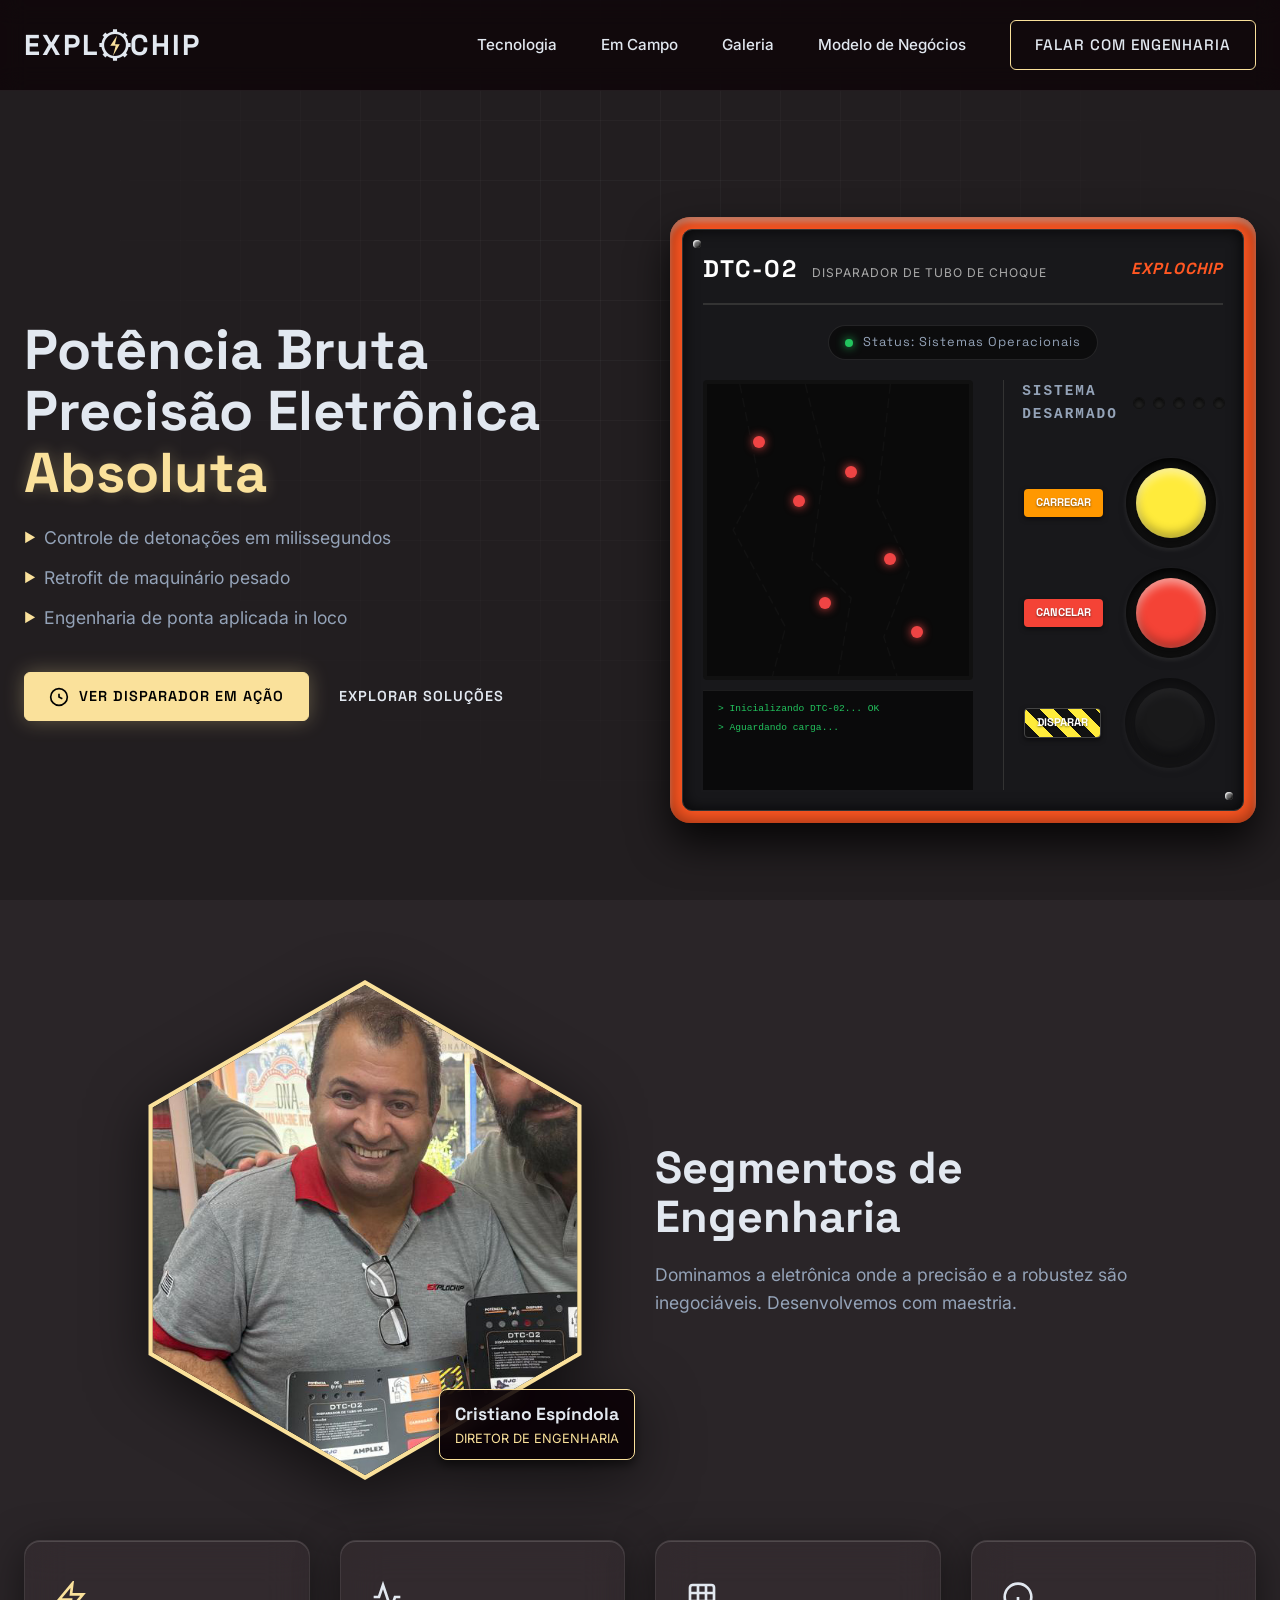
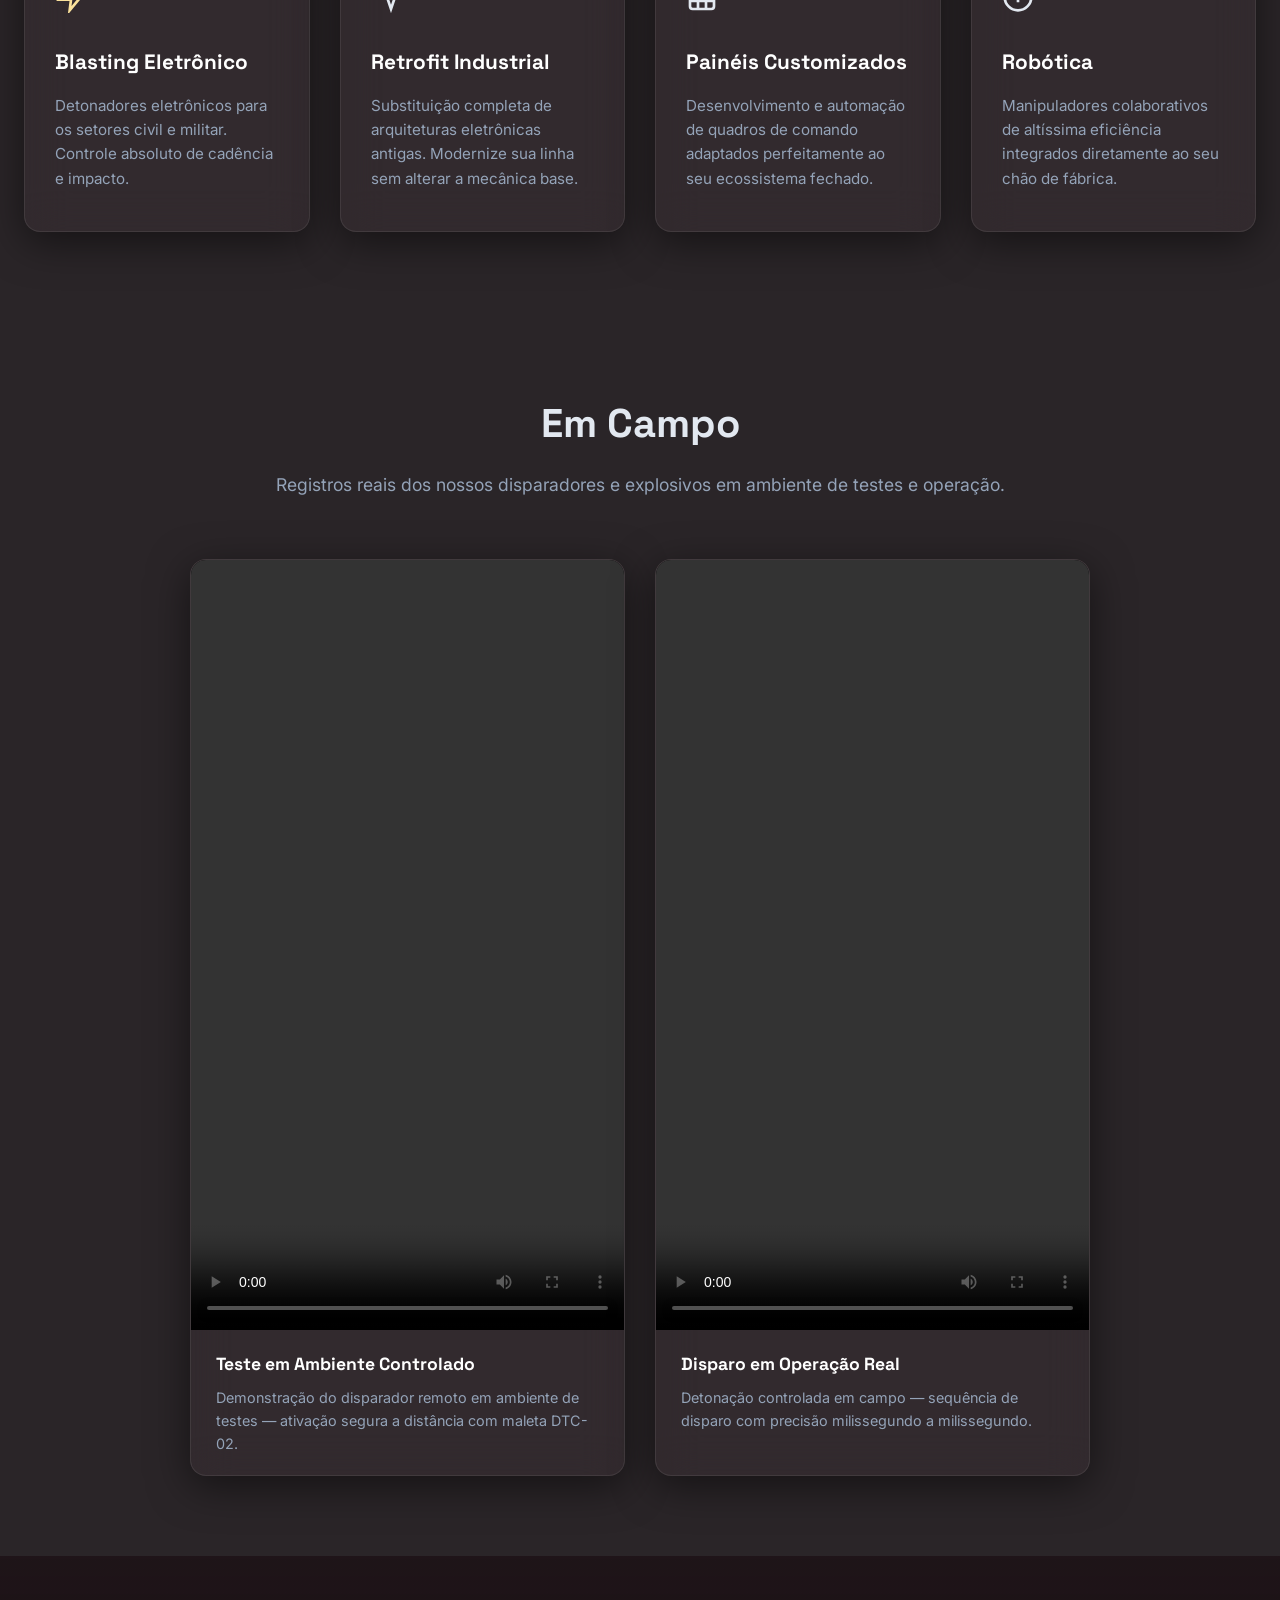
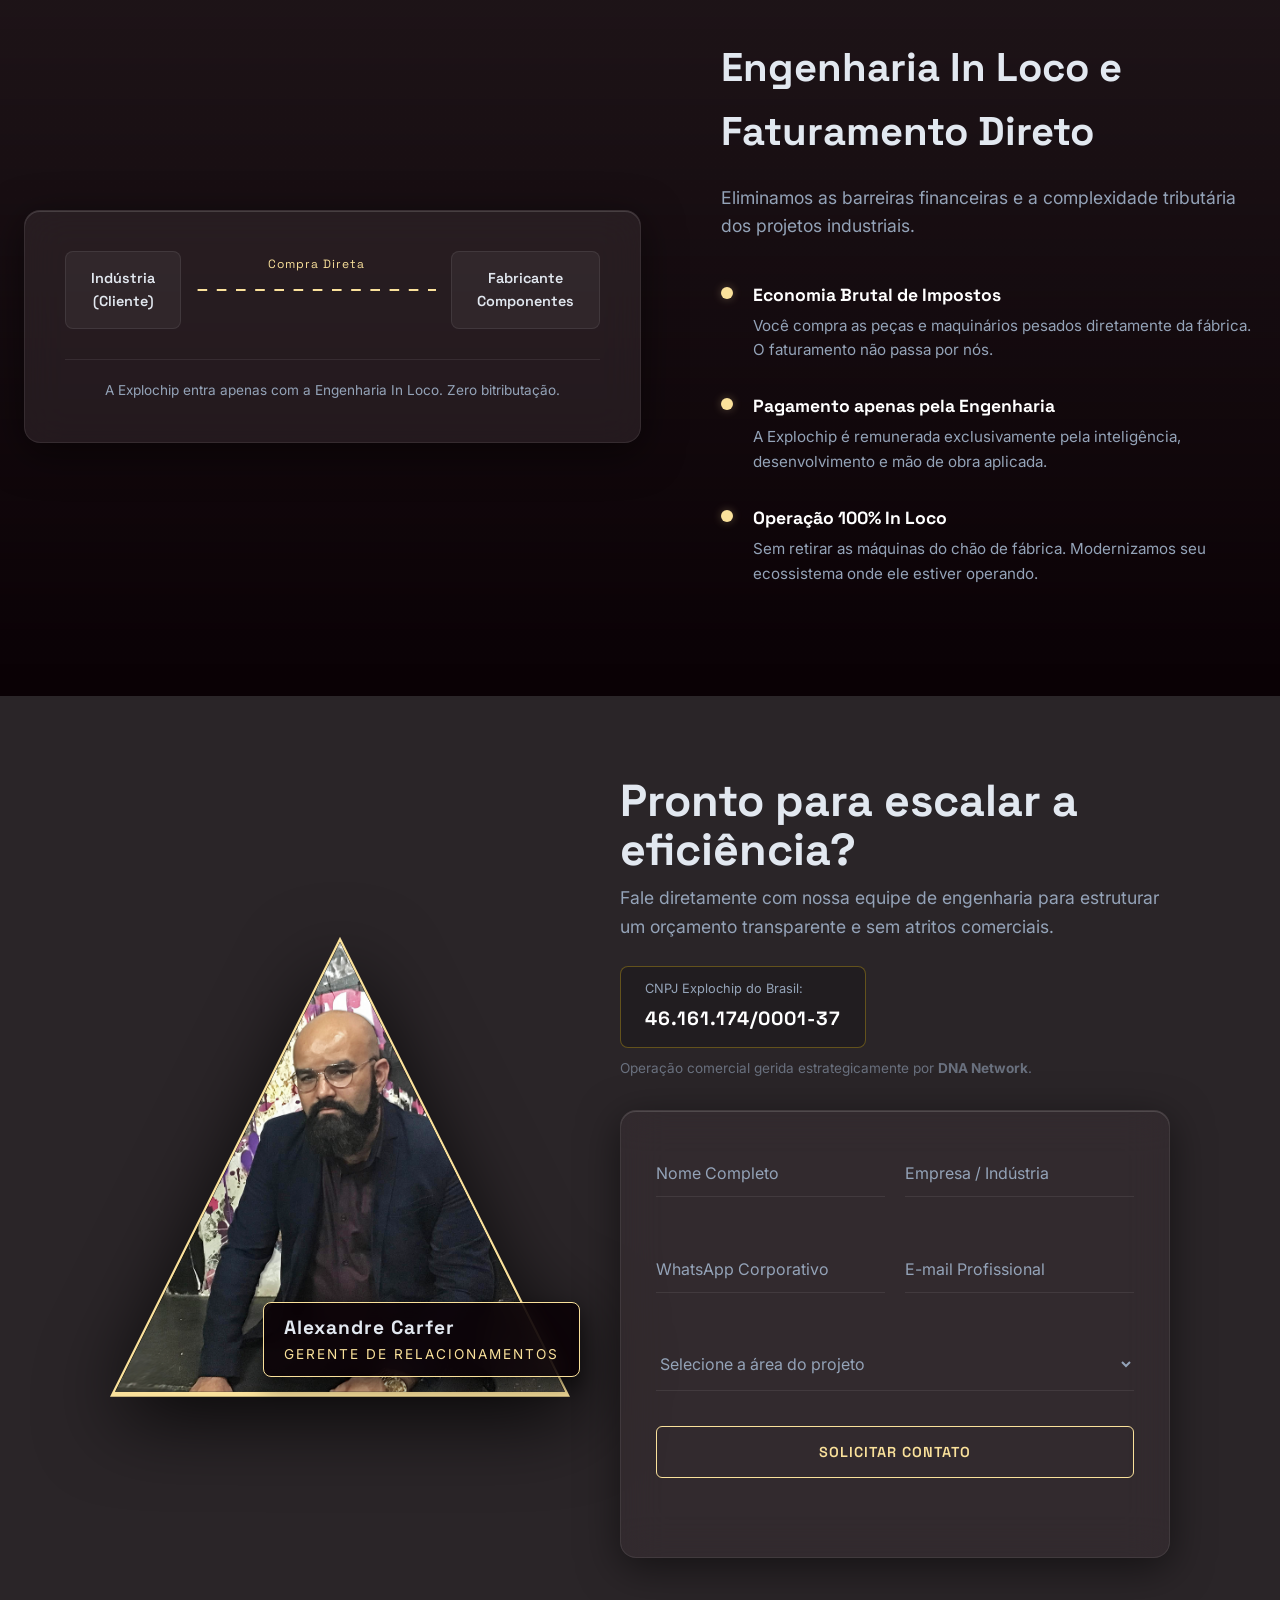
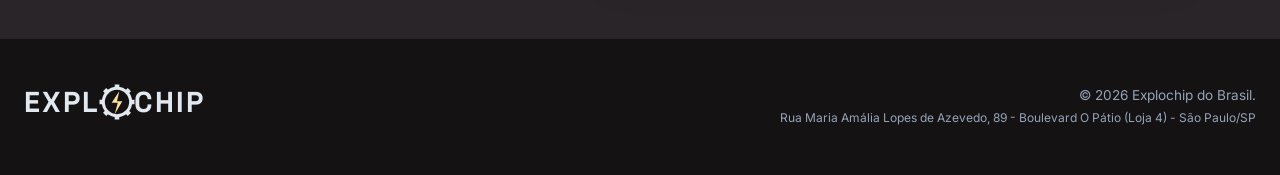
==== index.html @ 3e24b6ef "Update naming to Explochip do Brasil (lowercase d) and add it to CNPJ label" ====
<!DOCTYPE html>
<html lang="pt-BR">
<head>
    <meta charset="UTF-8">
    <meta name="viewport" content="width=device-width, initial-scale=1.0">
    <title>Explochip | Engenharia Eletrônica Industrial de Alta Precisão</title>
    <meta name="description" content="Engenharia eletrônica industrial avançada. Blasting eletrônico de alta precisão, retrofit industrial, painéis de automação e robótica colaborativa.">
    <meta property="og:title" content="Explochip | Engenharia Eletrônica Industrial">
    <meta property="og:description" content="Potência Bruta. Precisão Eletrônica Absoluta. Soluções in loco para sua indústria.">
    <meta property="og:image" content="explochip_logo.jpeg">
    <meta property="og:type" content="website">
    
    <!-- Preconnect & Fonts -->
    <link rel="preconnect" href="https://fonts.googleapis.com">
    <link rel="preconnect" href="https://fonts.gstatic.com" crossorigin>
    <link href="https://fonts.googleapis.com/css2?family=Inter:wght@300;400;500;600&family=Space+Grotesk:wght@400;500;600;700&display=swap" rel="stylesheet">
    
    <link rel="stylesheet" href="style.css">
</head>
<body>
    <div class="background-ambient">
        <video autoplay loop muted playsinline class="bg-video">
            <source src="explochip_0.mp4" type="video/mp4">
        </video>
    </div>
    <div class="grid-overlay"></div>

    <header class="navbar glass">
        <div class="container">
            <a href="#" class="brand-logo" style="gap: 0;">
                <span class="logo-text silver">EXPL</span>
                <svg class="logo-icon" viewBox="0 0 100 100" xmlns="http://www.w3.org/2000/svg" style="margin: 0 -2px; width: 34px; height: 34px; color: var(--color-silver);">
                    <!-- Gear (Animada) -->
                    <g style="transform-origin: 50% 50%; animation: spin 8s linear infinite;">
                        <circle cx="50" cy="50" r="36" fill="none" stroke="currentColor" stroke-width="8"/>
                        <path d="M44,4 h12 v10 h-12 z M44,86 h12 v10 h-12 z M4,44 h10 v12 h-10 z M86,44 h10 v12 h-10 z" fill="currentColor"/>
                        <path d="M44,4 h12 v10 h-12 z M44,86 h12 v10 h-12 z M4,44 h10 v12 h-10 z M86,44 h10 v12 h-10 z" fill="currentColor" transform="rotate(45 50 50)"/>
                    </g>
                    <!-- Lightning Bolt (Estático no centro) -->
                    <path class="lightning" d="M56,22 L36,52 H52 L44,82 L64,48 H50 Z" fill="var(--color-lightning)"/>
                </svg>
                <span class="logo-text silver">CHIP</span>
            </a>
            
            <button class="mobile-menu-btn" onclick="document.getElementById('navLinks').classList.toggle('active')">
                <svg width="24" height="24" viewBox="0 0 24 24" fill="none" stroke="currentColor" stroke-width="2"><line x1="3" y1="12" x2="21" y2="12"></line><line x1="3" y1="6" x2="21" y2="6"></line><line x1="3" y1="18" x2="21" y2="18"></line></svg>
            </button>
            
            <nav class="nav-links" id="navLinks">
                <a href="#solucoes">Tecnologia</a>
                <a href="#campo">Em Campo</a>
                <a href="galeria.html">Galeria</a>
                <a href="#diferenciais">Modelo de Negócios</a>
                <a href="#contato" class="btn-primary">Falar com Engenharia</a>
            </nav>
        </div>
    </header>

    <main>
        <section class="hero">
            <div class="container hero-container">
                <div class="hero-content reveal">

                    <h1>Potência Bruta <br> Precisão Eletrônica <span class="highlight">Absoluta</span></h1>
                    <ul class="hero-topics">
                        <li>Controle de detonações em milissegundos</li>
                        <li>Retrofit de maquinário pesado</li>
                        <li>Engenharia de ponta aplicada in loco</li>
                    </ul>
                    
                    <div class="hero-actions">
                        <a href="#disparador" class="btn-primary btn-glow">
                            <svg width="20" height="20" viewBox="0 0 24 24" fill="none" stroke="currentColor" stroke-width="2"><circle cx="12" cy="12" r="10"></circle><polyline points="12 8 12 12 16 14"></polyline></svg>
                            Ver Disparador em Ação
                        </a>
                        <a href="#solucoes" class="btn-secondary">Explorar Soluções</a>
                    </div>
                </div>

                <div id="disparador" class="hero-visual reveal detonator-case-container" style="transition-delay: 200ms; width: 100%; max-width: 800px; margin: 0 auto; perspective: 1000px;">
                    <!-- Outer orange case -->
                    <div class="detonator-case-outer">
                        <div class="detonator-case-inner">
                            <!-- Top Info Panel -->
                            <div class="detonator-top-panel">
                                <div class="detonator-title">
                                    <span class="model">DTC-02</span>
                                    <span class="desc">DISPARADOR DE TUBO DE CHOQUE</span>
                                </div>
                                <div class="detonator-brand">EXPLOCHIP</div>
                            </div>
                            
                            <div class="tech-badge" style="margin-bottom: 20px; display: flex; width: fit-content; margin-left: auto; margin-right: auto; border-color: rgba(255,255,255,0.1); background: rgba(0,0,0,0.5);">
                                <span class="pulse-dot"></span>
                                Status: Sistemas Operacionais
                            </div>
                            
                            <!-- Main Control Board -->
                            <div class="detonator-board">
                                <!-- Left side: The display (old simulator) -->
                                <div class="detonator-left">
                                    <div class="simulator-display">
                                        <!-- Rock Face Representation -->
                                        <div class="rock-structure">
                                            <svg class="fracture-lines" viewBox="0 0 400 300" preserveAspectRatio="none">
                                                <path id="fracturePath" d="M 50,0 L 80,100 L 40,150 L 120,250 L 100,300 M 150,0 L 180,80 L 160,180 L 220,220 L 200,300 M 280,0 L 260,120 L 310,190 L 270,260 L 290,300" fill="none" stroke="rgba(255,255,255,0.1)" stroke-width="2" stroke-dasharray="10, 5"/>
                                            </svg>
                                            
                                            <!-- Detonators -->
                                            <div class="detonator-node" style="top: 20%; left: 20%;" data-delay="0">
                                                <div class="node-core"></div>
                                                <div class="shockwave"></div>
                                            </div>
                                            <div class="detonator-node" style="top: 40%; left: 35%;" data-delay="150">
                                                <div class="node-core"></div>
                                                <div class="shockwave"></div>
                                            </div>
                                            <div class="detonator-node" style="top: 30%; left: 55%;" data-delay="300">
                                                <div class="node-core"></div>
                                                <div class="shockwave"></div>
                                            </div>
                                            <div class="detonator-node" style="top: 60%; left: 70%;" data-delay="450">
                                                <div class="node-core"></div>
                                                <div class="shockwave"></div>
                                            </div>
                                            <div class="detonator-node" style="top: 75%; left: 45%;" data-delay="600">
                                                <div class="node-core"></div>
                                                <div class="shockwave"></div>
                                            </div>
                                            <div class="detonator-node" style="top: 85%; left: 80%;" data-delay="750">
                                                <div class="node-core"></div>
                                                <div class="shockwave"></div>
                                            </div>
                                        </div>
                                    </div>
                                    
                                    <div class="telemetry-feed" id="telemetryLog">
                                        <!-- Logs will be injected here via JS -->
                                        <div class="log-entry system">> Inicializando DTC-02... OK</div>
                                        <div class="log-entry system">> Aguardando carga...</div>
                                    </div>
                                </div>
                                
                                <!-- Right side: Analog Controls -->
                                <div class="detonator-right">
                                    <div class="panel-header" style="background: transparent; border: none; padding: 0 0 10px 0; display: flex; align-items: center; justify-content: center; gap: 15px;">
                                        <span class="panel-status" id="simStatus" style="font-size: 0.9rem; font-family: monospace; color: var(--color-silver-dim); margin: 0;">SISTEMA DESARMADO</span>
                                        <div class="status-lights" id="statusLights" style="margin: 0;">
                                            <div class="light"></div><div class="light"></div><div class="light"></div><div class="light"></div><div class="light"></div>
                                        </div>
                                    </div>
                                    
                                    <div class="button-group" style="align-items: flex-end;">
                                        <div class="control-row">
                                            <div class="control-label label-carregar">CARREGAR</div>
                                            <button class="analog-btn btn-carregar" id="btnCarregar">
                                                <div class="btn-shadow"></div>
                                                <div class="btn-cap"></div>
                                            </button>
                                        </div>
                                        
                                        <div class="control-row">
                                            <div class="control-label label-cancelar">CANCELAR</div>
                                            <button class="analog-btn btn-cancelar" id="btnCancelar">
                                                <div class="btn-shadow"></div>
                                                <div class="btn-cap"></div>
                                            </button>
                                        </div>
                                        
                                        <div class="control-row">
                                            <div class="control-label label-disparar stripes-bg">DISPARAR</div>
                                            <button class="analog-btn btn-disparar" id="triggerBlastBtn" disabled>
                                                <div class="btn-shadow"></div>
                                                <div class="btn-cap"></div>
                                            </button>
                                        </div>
                                    </div>
                                </div>
                            </div>
                        </div>
                    </div>
                </div>
            </div>
        </section>

        <section id="solucoes" class="solutions">
            <div class="container">
                <div class="section-header reveal" style="display: flex; align-items: center; justify-content: center; gap: 40px; text-align: left; max-width: 1050px; margin: 0 auto 60px auto;">
                    <div class="human-touch-img-wrapper" style="width: 500px; height: 500px; flex-shrink: 0; position: relative; filter: drop-shadow(0 15px 30px rgba(0,0,0,0.6));">
                        <div style="width: 100%; height: 100%; clip-path: polygon(50% 0%, 93.3% 25%, 93.3% 75%, 50% 100%, 6.7% 75%, 6.7% 25%); background: var(--color-lightning); padding: 5px;">
                            <div style="width: 100%; height: 100%; clip-path: polygon(50% 0%, 93.3% 25%, 93.3% 75%, 50% 100%, 6.7% 75%, 6.7% 25%); background: #000; display: flex; justify-content: center; align-items: center; overflow: hidden;">
                                <img src="cristiano.jpg" alt="Cristiano Espíndola" style="width: 100%; height: 100%; object-fit: cover; object-position: center top; transition: transform 0.5s ease;" onmouseover="this.style.transform='scale(1.05)'" onmouseout="this.style.transform='scale(1)'">
                            </div>
                        </div>
                        <div style="position: absolute; bottom: 20px; right: -20px; background: rgba(10,1,5,0.85); border: 1px solid var(--color-lightning); padding: 10px 15px; border-radius: 8px; backdrop-filter: blur(10px); z-index: 10; box-shadow: 0 5px 10px rgba(0,0,0,0.5);">
                            <span style="display: block; color: var(--color-silver); font-family: var(--font-heading); font-weight: 700; font-size: 1.1rem;">Cristiano Espíndola</span>
                            <span style="display: block; color: var(--color-lightning); font-size: 0.8rem; text-transform: uppercase;">Diretor de Engenharia</span>
                        </div>
                    </div>
                    <div style="flex: 1;">
                        <h2 style="font-size: 2.8rem; margin-bottom: 20px; line-height: 1.1;">Segmentos de Engenharia</h2>
                        <p style="margin: 0; font-size: 1.1rem;">Dominamos a eletrônica onde a precisão e a robustez são inegociáveis. Desenvolvemos com maestria.</p>
                    </div>
                </div>
                
                <div class="grid">
                    <div class="card glass-panel reveal" style="transition-delay: 100ms;">
                        <div class="card-icon">
                            <svg width="32" height="32" viewBox="0 0 24 24" fill="none" stroke="var(--color-lightning)" stroke-width="2"><polygon points="13 2 3 14 12 14 11 22 21 10 12 10 13 2"></polygon></svg>
                        </div>
                        <h3>Blasting Eletrônico</h3>
                        <p>Detonadores eletrônicos para os setores civil e militar. Controle absoluto de cadência e impacto.</p>
                    </div>

                    <div class="card glass-panel reveal" style="transition-delay: 200ms;">
                        <div class="card-icon">
                            <svg width="32" height="32" viewBox="0 0 24 24" fill="none" stroke="var(--color-silver)" stroke-width="2"><path d="M22 12h-4l-3 9L9 3l-3 9H2"></path></svg>
                        </div>
                        <h3>Retrofit Industrial</h3>
                        <p>Substituição completa de arquiteturas eletrônicas antigas. Modernize sua linha sem alterar a mecânica base.</p>
                    </div>

                    <div class="card glass-panel reveal" style="transition-delay: 300ms;">
                        <div class="card-icon">
                            <svg width="32" height="32" viewBox="0 0 24 24" fill="none" stroke="var(--color-silver)" stroke-width="2"><rect x="3" y="3" width="18" height="18" rx="2" ry="2"></rect><line x1="9" y1="3" x2="9" y2="21"></line><line x1="15" y1="3" x2="15" y2="21"></line><line x1="3" y1="9" x2="21" y2="9"></line><line x1="3" y1="15" x2="21" y2="15"></line></svg>
                        </div>
                        <h3>Painéis Customizados</h3>
                        <p>Desenvolvimento e automação de quadros de comando adaptados perfeitamente ao seu ecossistema fechado.</p>
                    </div>

                    <div class="card glass-panel reveal" style="transition-delay: 400ms;">
                        <div class="card-icon">
                            <svg width="32" height="32" viewBox="0 0 24 24" fill="none" stroke="var(--color-silver)" stroke-width="2"><circle cx="12" cy="12" r="10"></circle><path d="M12 16v-4"></path><path d="M12 8h.01"></path></svg>
                        </div>
                        <h3>Robótica</h3>
                        <p>Manipuladores colaborativos de altíssima eficiência integrados diretamente ao seu chão de fábrica.</p>
                    </div>
                </div>
            </div>
        </section>

        <section id="campo" class="field-section">
            <div class="container">
                <div class="section-header reveal">
                    <h2>Em Campo</h2>
                    <p>Registros reais dos nossos disparadores e explosivos em ambiente de testes e operação.</p>
                </div>
                <div class="video-grid">
                    <div class="video-card glass-panel reveal">
                        <video controls preload="metadata" poster="">
                            <source src="remoto.mp4" type="video/mp4">
                        </video>
                        <div class="video-caption">
                            <h3>Teste em Ambiente Controlado</h3>
                            <p>Demonstração do disparador remoto em ambiente de testes — ativação segura a distância com maleta DTC-02.</p>
                        </div>
                    </div>
                    <div class="video-card glass-panel reveal" style="transition-delay: 200ms;">
                        <video controls preload="metadata" poster="">
                            <source src="disparo.mp4" type="video/mp4">
                        </video>
                        <div class="video-caption">
                            <h3>Disparo em Operação Real</h3>
                            <p>Detonação controlada em campo — sequência de disparo com precisão milissegundo a milissegundo.</p>
                        </div>
                    </div>
                </div>
            </div>
        </section>

        <section id="diferenciais" class="business-model">
            <div class="container flex-split">
                <div class="model-visual glass-panel reveal">
                    <div class="diagram">
                        <div class="node">Indústria<br>(Cliente)</div>
                        <div class="connection">
                            <svg viewBox="0 0 100 20" preserveAspectRatio="none">
                                <line x1="0" y1="10" x2="100" y2="10" stroke="var(--color-lightning)" stroke-dasharray="4" stroke-width="2">
                                    <animate attributeName="stroke-dashoffset" from="100" to="0" dur="2s" repeatCount="indefinite" />
                                </line>
                            </svg>
                            <span>Compra Direta</span>
                        </div>
                        <div class="node">Fabricante<br>Componentes</div>
                    </div>
                    <div class="diagram-footer">
                        A Explochip entra apenas com a Engenharia In Loco. Zero bitributação.
                    </div>
                </div>
                
                <div class="model-content reveal" style="transition-delay: 200ms;">
                    <h2>Engenharia In Loco e<br> Faturamento Direto</h2>
                    <p class="lead-text">Eliminamos as barreiras financeiras e a complexidade tributária dos projetos industriais.</p>
                    <ul class="feature-list">
                        <li>
                            <div class="bullet"></div>
                            <div>
                                <strong>Economia Brutal de Impostos</strong>
                                Você compra as peças e maquinários pesados diretamente da fábrica. O faturamento não passa por nós.
                            </div>
                        </li>
                        <li>
                            <div class="bullet"></div>
                            <div>
                                <strong>Pagamento apenas pela Engenharia</strong>
                                A Explochip é remunerada exclusivamente pela inteligência, desenvolvimento e mão de obra aplicada.
                            </div>
                        </li>
                        <li>
                            <div class="bullet"></div>
                            <div>
                                <strong>Operação 100% In Loco</strong>
                                Sem retirar as máquinas do chão de fábrica. Modernizamos seu ecossistema onde ele estiver operando.
                            </div>
                        </li>
                    </ul>
                </div>
            </div>
        </section>

        <section id="contato" class="contact-section">
            <div class="container contact-container" style="align-items: center; justify-content: center; gap: 50px;">
                <div class="human-touch-img-wrapper reveal" style="width: 460px; height: 460px; flex-shrink: 0; position: relative; filter: drop-shadow(0 20px 40px rgba(0,0,0,0.8));">
                    <div style="width: 100%; height: 100%; clip-path: polygon(50% 0%, 0% 100%, 100% 100%); background: var(--color-lightning); padding: 5px;">
                        <div style="width: 100%; height: 100%; clip-path: polygon(50% 0%, 0% 100%, 100% 100%); background: #000;">
                            <img src="ocareca.png" alt="Equipe de Engenharia" style="width: 100%; height: 100%; object-fit: cover; object-position: top; transition: transform 0.5s ease;" onmouseover="this.style.transform='scale(1.05)'" onmouseout="this.style.transform='scale(1)'">
                        </div>
                    </div>
                    <!-- Floating Name Badge -->
                    <div style="position: absolute; bottom: 20px; right: -10px; background: rgba(10,1,5,0.85); border: 1px solid var(--color-lightning); padding: 10px 20px; border-radius: 8px; backdrop-filter: blur(10px); z-index: 10; box-shadow: 0 10px 20px rgba(0,0,0,0.5);">
                        <span style="display: block; color: var(--color-silver); font-family: var(--font-heading); font-weight: 700; font-size: 1.2rem; letter-spacing: 1px;">Alexandre Carfer</span>
                        <span style="display: block; color: var(--color-lightning); font-size: 0.85rem; text-transform: uppercase; letter-spacing: 2px;">Gerente de Relacionamentos</span>
                    </div>
                </div>

                <div style="flex: 0 1 550px; display: flex; flex-direction: column; gap: 30px;">
                    <div class="contact-info reveal" style="padding-right: 0;">
                        <h2 style="font-size: 2.8rem; margin-bottom: 10px; line-height: 1.1;">Pronto para escalar a eficiência?</h2>
                        <p style="margin-bottom: 25px; font-size: 1.1rem;">Fale diretamente com nossa equipe de engenharia para estruturar um orçamento transparente e sem atritos comerciais.</p>
                        
                        <div class="contact-badge" style="margin-bottom: 10px; border-color: rgba(250, 204, 21, 0.3); background: rgba(0,0,0,0.2); display: inline-block;">
                            <span>CNPJ Explochip do Brasil:</span>
                            <strong>46.161.174/0001-37</strong>
                        </div>
                        <p class="dna-notice" style="margin: 0; opacity: 0.6; font-size: 0.85rem;">
                            Operação comercial gerida estrategicamente por <strong>DNA Network</strong>.
                        </p>
                    </div>
                    
                    <div class="form-wrapper glass-panel reveal" style="transition-delay: 200ms; max-width: 100%; padding: 35px;">
                        <form id="leadForm" class="contact-form">
                            <div class="form-grid">
                                <div class="input-group">
                                    <input type="text" id="nome" required placeholder=" ">
                                    <label for="nome">Nome Completo</label>
                                </div>
                                <div class="input-group">
                                    <input type="text" id="empresa" required placeholder=" ">
                                    <label for="empresa">Empresa / Indústria</label>
                                </div>
                                <div class="input-group">
                                    <input type="tel" id="whatsapp" required placeholder=" ">
                                    <label for="whatsapp">WhatsApp Corporativo</label>
                                </div>
                                <div class="input-group">
                                    <input type="email" id="email" required placeholder=" ">
                                    <label for="email">E-mail Profissional</label>
                                </div>
                                <div class="input-group full-width">
                                    <select id="segmento" required>
                                        <option value="" disabled selected hidden>Selecione a área do projeto</option>
                                        <option value="explosivos">Sistemas de Ignição / Blasting Eletrônico</option>
                                        <option value="retrofit">Retrofit de Equipamentos</option>
                                        <option value="paineis">Automação / Painéis Customizados</option>
                                        <option value="robotica">Robótica e Manipuladores</option>
                                        <option value="outro">Outra Necessidade Técnica</option>
                                    </select>
                                </div>
                            </div>
                            <button type="submit" id="submitBtn" class="btn-primary form-btn">
                                <span class="btn-text">Solicitar Contato</span>
                                <div class="spinner"></div>
                            </button>
                            <div id="formMsg" class="feedback-msg"></div>
                        </form>
                    </div>
                </div>
            </div>
        </section>
    </main>

    <footer class="site-footer">
        <div class="container footer-content">
            <div class="footer-logo">
                <a href="#" class="brand-logo" style="display: inline-flex; margin-bottom: 10px; text-decoration: none; gap: 0;">
                    <span class="logo-text silver">EXPL</span>
                    <svg class="logo-icon" viewBox="0 0 100 100" xmlns="http://www.w3.org/2000/svg" style="margin: 0 -2px; width: 38px; height: 38px; color: var(--color-silver);">
                        <g style="transform-origin: 50% 50%; animation: spin 8s linear infinite;">
                            <circle cx="50" cy="50" r="36" fill="none" stroke="currentColor" stroke-width="8"/>
                            <path d="M44,4 h12 v10 h-12 z M44,86 h12 v10 h-12 z M4,44 h10 v12 h-10 z M86,44 h10 v12 h-10 z" fill="currentColor"/>
                            <path d="M44,4 h12 v10 h-12 z M44,86 h12 v10 h-12 z M4,44 h10 v12 h-10 z M86,44 h10 v12 h-10 z" fill="currentColor" transform="rotate(45 50 50)"/>
                        </g>
                        <path class="lightning" d="M56,22 L36,52 H52 L44,82 L64,48 H50 Z" fill="var(--color-lightning)"/>
                    </svg>
                    <span class="logo-text silver">CHIP</span>
                </a>
            </div>
            <div class="footer-copy">
                &copy; 2026 Explochip do Brasil.<br>
                <span class="muted" style="font-size: 0.75rem;">Rua Maria Amália Lopes de Azevedo, 89 - Boulevard O Pátio (Loja 4) - São Paulo/SP</span>
            </div>
        </div>
    </footer>

    <script src="funil.js"></script>
</body>
</html>
---- style.css ----
/* ==========================================================================
   CSS VARIABLES & THEME (Deep Burgundy / Chrome Silver)
   ========================================================================== */
:root {
    /* Color Palette - Pastel & Desaturated */
    --color-bg-base: #2a2528; /* Softened dark tone */
    --color-bg-gradient: radial-gradient(circle at top right, #3d3137 0%, #2a2528 60%);
    --color-burgundy-glow: rgba(200, 150, 170, 0.4); /* Pastel pink/purple glow */
    
    --color-silver: #e2e8f0;
    --color-silver-dim: #94a3b8;
    --color-lightning: #fae19b; /* Pastel yellow */
    --color-lightning-glow: rgba(250, 225, 155, 0.3);
    
    --color-glass-bg: rgba(60, 50, 55, 0.45);
    --color-glass-border: rgba(255, 255, 255, 0.08);
    --color-glass-highlight: rgba(255, 255, 255, 0.15);
    
    /* Typography */
    --font-heading: 'Space Grotesk', sans-serif;
    --font-body: 'Inter', sans-serif;
    
    /* Transitions */
    --transition-smooth: all 0.4s cubic-bezier(0.165, 0.84, 0.44, 1);
}

/* ==========================================================================
   RESET & BASE
   ========================================================================== */
* { margin: 0; padding: 0; box-sizing: border-box; }

html {
    scroll-behavior: smooth;
    scroll-padding-top: 100px;
}

body {
    font-family: var(--font-body);
    background-color: var(--color-bg-base);
    color: var(--color-silver);
    line-height: 1.6;
    overflow-x: hidden;
    -webkit-font-smoothing: antialiased;
}

/* Ambient Background */
.background-ambient {
    position: fixed; top: 0; left: 0; width: 100vw; height: 100vh;
    background: var(--color-bg-base);
    z-index: -2;
    overflow: hidden;
}
.background-ambient::after {
    content: '';
    position: absolute;
    top: 0; left: 0; width: 100%; height: 100%;
    background: rgba(0, 0, 0, 0.2);
    z-index: 1; /* Above the video but still below content */
}

.bg-video {
    position: absolute;
    top: 50%; left: 50%;
    min-width: 100%; min-height: 100%;
    width: auto; height: auto;
    transform: translate(-50%, -50%);
    object-fit: cover;
    filter: blur(4px) opacity(0.5); /* 8% blur effect */
}

.grid-overlay {
    position: fixed; top: 0; left: 0; width: 100vw; height: 100vh;
    background-image: 
        linear-gradient(var(--color-glass-border) 1px, transparent 1px),
        linear-gradient(90deg, var(--color-glass-border) 1px, transparent 1px);
    background-size: 60px 60px;
    z-index: -1; opacity: 0.5;
    mask-image: radial-gradient(circle at 50% 30%, black 0%, transparent 70%);
    -webkit-mask-image: radial-gradient(circle at 50% 30%, black 0%, transparent 70%);
}

.container { max-width: 1280px; margin: 0 auto; padding: 0 24px; }

h1, h2, h3, h4, .logo-text, .panel-title { font-family: var(--font-heading); }
.highlight { color: var(--color-lightning); text-shadow: 0 0 15px var(--color-lightning-glow); }
.silver { color: var(--color-silver); }
.muted { color: var(--color-silver-dim); }

/* Glassmorphism Panel */
.glass-panel {
    background: var(--color-glass-bg);
    backdrop-filter: blur(20px); -webkit-backdrop-filter: blur(20px);
    border: 1px solid var(--color-glass-border);
    border-radius: 16px;
    box-shadow: 0 10px 40px rgba(0,0,0,0.5), inset 0 1px 0 var(--color-glass-highlight);
    position: relative; overflow: hidden;
}

/* ==========================================================================
   HEADER & LOGO
   ========================================================================== */
.navbar {
    position: fixed; top: 0; width: 100%; z-index: 1000;
    padding: 20px 0;
    border-bottom: 1px solid var(--color-glass-border);
    background: rgba(10, 1, 5, 0.7); backdrop-filter: blur(12px); -webkit-backdrop-filter: blur(12px);
}
.navbar .container { display: flex; justify-content: space-between; align-items: center; }

.brand-logo { display: flex; align-items: center; text-decoration: none; gap: 4px; }
.logo-text { font-size: 1.8rem; font-weight: 700; letter-spacing: 2px; }
.logo-icon { width: 36px; height: 36px; color: var(--color-silver); }

/* Mobile Menu Button */
.mobile-menu-btn {
    display: none;
    background: transparent; border: none; color: var(--color-silver);
    font-size: 1.8rem; cursor: pointer; padding: 5px 10px;
}

/* Logo Animation (Gears turning slowly) */
.logo-icon .gear { transform-origin: 50% 50%; animation: spin 10s linear infinite; }
.logo-icon .gear-teeth { transform-origin: 50% 50%; animation: spin 10s linear infinite; }
@keyframes spin { 100% { transform: rotate(360deg); } }

.nav-links a {
    color: var(--color-silver); text-decoration: none; font-size: 0.95rem; font-weight: 500;
    margin-left: 40px; transition: var(--transition-smooth);
}
.nav-links a:hover:not(.btn-primary) { color: var(--color-lightning); }

/* Buttons */
.btn-primary {
    background: transparent; color: var(--color-lightning);
    border: 1px solid var(--color-lightning);
    padding: 12px 24px; border-radius: 6px; font-weight: 600; font-family: var(--font-heading);
    cursor: pointer; transition: var(--transition-smooth); display: inline-flex; align-items: center; justify-content: center; gap: 10px;
    text-transform: uppercase; letter-spacing: 1px; font-size: 0.9rem; text-decoration: none;
}
.btn-primary:hover, .btn-glow {
    background: var(--color-lightning); color: #000;
    box-shadow: 0 0 20px var(--color-lightning-glow);
}
.btn-glow:hover { box-shadow: 0 0 30px var(--color-lightning); transform: translateY(-2px); }

.btn-secondary {
    color: var(--color-silver); text-decoration: none; font-family: var(--font-heading);
    font-weight: 600; text-transform: uppercase; letter-spacing: 1px; font-size: 0.9rem;
    transition: var(--transition-smooth);
}
.btn-secondary:hover { color: #fff; text-shadow: 0 0 10px rgba(255,255,255,0.5); }

/* ==========================================================================
   HERO SECTION & BLASTING SIMULATOR
   ========================================================================== */
.hero { min-height: 100vh; padding-top: 140px; display: flex; align-items: center; }
.hero-container { display: flex; align-items: center; gap: 60px; }

.hero-content { flex: 1; }
.tech-badge {
    display: inline-flex; align-items: center; gap: 10px;
    padding: 6px 16px; border-radius: 30px; border: 1px solid var(--color-glass-border);
    background: rgba(255,255,255,0.03); font-size: 0.8rem; font-family: var(--font-heading);
    letter-spacing: 1px; color: var(--color-silver-dim); margin-bottom: 30px;
}
.pulse-dot {
    width: 8px; height: 8px; background: #22c55e; border-radius: 50%;
    box-shadow: 0 0 10px #22c55e; animation: pulse 2s infinite;
}
@keyframes pulse { 0% { opacity: 1; box-shadow: 0 0 10px #22c55e; } 50% { opacity: 0.5; box-shadow: 0 0 2px #22c55e; } 100% { opacity: 1; box-shadow: 0 0 10px #22c55e; } }

.hero h1 { font-size: 3.5rem; line-height: 1.1; margin-bottom: 20px; }
.hero-topics { list-style: none; margin-bottom: 40px; max-width: 500px; padding: 0; }
.hero-topics li { font-size: 1.1rem; color: var(--color-silver-dim); margin-bottom: 12px; position: relative; padding-left: 20px; }
.hero-topics li::before { content: '►'; color: var(--color-lightning); position: absolute; left: 0; font-size: 0.8rem; top: 4px; }
.hero-actions { display: flex; align-items: center; gap: 30px; }

/* Simulator Layout */
.hero-visual { flex: 1; position: relative; }
.simulator-panel { display: flex; flex-direction: column; height: 500px; }
.panel-header {
    display: flex; justify-content: space-between; align-items: center;
    padding: 15px 20px; border-bottom: 1px solid var(--color-glass-border);
    background: rgba(0,0,0,0.3); font-size: 0.75rem; letter-spacing: 2px;
}
.panel-status { color: var(--color-lightning); font-weight: bold; }

.simulator-display {
    flex: 1; position: relative; background: radial-gradient(circle at center, #110307 0%, #000 100%);
    overflow: hidden;
}
.rock-structure { position: absolute; width: 100%; height: 100%; top: 0; left: 0; }
.fracture-lines { width: 100%; height: 100%; opacity: 0.3; transition: all 0.5s ease; }

/* Detonators */
.detonator-node {
    position: absolute; width: 12px; height: 12px; transform: translate(-50%, -50%);
}
.node-core {
    width: 100%; height: 100%; background: #ef4444; border-radius: 50%;
    box-shadow: 0 0 10px #ef4444; transition: var(--transition-smooth);
}

/* Firing Animation Sequence */
.detonator-node.firing .node-core { background: #fff; box-shadow: 0 0 20px #fff, 0 0 40px var(--color-lightning); }
.shockwave {
    position: absolute; top: 50%; left: 50%; transform: translate(-50%, -50%);
    width: 0; height: 0; border: 2px solid var(--color-lightning); border-radius: 50%;
    opacity: 0; pointer-events: none;
}
.detonator-node.firing .shockwave { animation: shock 0.8s ease-out forwards; }
@keyframes shock {
    0% { width: 0; height: 0; opacity: 1; border-width: 4px; }
    100% { width: 150px; height: 150px; opacity: 0; border-width: 0px; }
}

/* Dust Particles System */
.dust-particle {
    position: absolute; background: var(--color-silver); border-radius: 50%;
    pointer-events: none; opacity: 0;
}
.dust-particle.active { animation: float-dust 2s cubic-bezier(0.25, 0.46, 0.45, 0.94) forwards; }
@keyframes float-dust {
    0% { transform: translateY(0) scale(1); opacity: 0.8; }
    100% { transform: translateY(-80px) scale(0); opacity: 0; }
}

/* Telemetry Logs */
.telemetry-feed {
    height: 100px; background: rgba(0,0,0,0.6); border-top: 1px solid var(--color-glass-border);
    padding: 10px 15px; font-family: 'Courier New', monospace; font-size: 0.6rem;
    overflow-y: auto; color: var(--color-silver-dim);
    scrollbar-width: none; /* Firefox */
    -ms-overflow-style: none; /* IE/Edge */
}
.telemetry-feed::-webkit-scrollbar { display: none; /* Chrome/Safari */ }
.log-entry { margin-bottom: 4px; opacity: 0; animation: fadeInLog 0.3s forwards; }
.log-entry.system { color: #22c55e; }
.log-entry.fire { color: var(--color-lightning); }
@keyframes fadeInLog { to { opacity: 1; } }

/* ==========================================================================
   SOLUTIONS / ENGINEERING GRID
   ========================================================================== */
.solutions { padding: 80px 0; position: relative; }
.section-header { text-align: center; margin-bottom: 60px; }
.section-header h2 { font-size: 2.5rem; margin-bottom: 15px; }
.section-header p { color: var(--color-silver-dim); font-size: 1.1rem; }

.grid { display: grid; grid-template-columns: repeat(auto-fit, minmax(250px, 1fr)); gap: 30px; }
.card { padding: 40px 30px; transition: transform 0.4s, border-color 0.4s; }
.card:hover { transform: translateY(-10px); border-color: rgba(250, 204, 21, 0.4); }
.card-icon { color: var(--color-lightning); margin-bottom: 25px; }
.card h3 { font-size: 1.3rem; margin-bottom: 15px; color: #fff; }
.card p { color: var(--color-silver-dim); font-size: 0.95rem; }

/* ==========================================================================
   EM CAMPO (FIELD VIDEOS)
   ========================================================================== */
.field-section { padding: 80px 0; position: relative; }
.video-grid { display: grid; grid-template-columns: repeat(2, 1fr); gap: 30px; max-width: 900px; margin: 0 auto; }
.video-card { overflow: hidden; transition: transform 0.4s, border-color 0.4s; }
.video-card:hover { transform: translateY(-5px); border-color: rgba(250, 204, 21, 0.3); }
.video-card video {
    width: 100%; display: block; aspect-ratio: 9/16;
    object-fit: contain; background: #000;
}
.video-caption { padding: 20px 25px; }
.video-caption h3 { font-size: 1.1rem; margin-bottom: 8px; color: #fff; }
.video-caption p { color: var(--color-silver-dim); font-size: 0.9rem; }

/* ==========================================================================
   BUSINESS MODEL (DIAGRAM & FEATURES)
   ========================================================================== */
.business-model { padding: 80px 0; background: linear-gradient(0deg, rgba(10,1,5,1) 0%, rgba(20,5,10,0.5) 100%); }
.flex-split { display: flex; gap: 80px; align-items: center; }

.model-visual { flex: 1; padding: 40px; text-align: center; }
.diagram { display: flex; justify-content: space-between; align-items: center; margin-bottom: 30px; }
.node { background: rgba(255,255,255,0.05); border: 1px solid var(--color-glass-border); padding: 15px 25px; border-radius: 8px; font-family: var(--font-heading); font-weight: 600; font-size: 0.9rem; }
.connection { flex: 1; position: relative; margin: 0 15px; text-align: center; }
.connection svg { width: 100%; height: 20px; display: block; }
.connection span { position: absolute; top: -25px; left: 50%; transform: translateX(-50%); font-size: 0.75rem; color: var(--color-lightning); letter-spacing: 1px; font-family: var(--font-heading); }
.diagram-footer { font-size: 0.85rem; color: var(--color-silver-dim); border-top: 1px solid var(--color-glass-border); padding-top: 20px; }

.model-content { flex: 1; }
.model-content h2 { font-size: 2.5rem; margin-bottom: 20px; }
.lead-text { font-size: 1.1rem; color: var(--color-silver-dim); margin-bottom: 40px; }
.feature-list { list-style: none; }
.feature-list li { display: flex; gap: 20px; margin-bottom: 30px; }
.bullet { width: 12px; height: 12px; border-radius: 50%; background: var(--color-lightning); box-shadow: 0 0 10px var(--color-lightning-glow); margin-top: 6px; flex-shrink: 0; }
.feature-list strong { display: block; color: #fff; font-family: var(--font-heading); font-size: 1.1rem; margin-bottom: 5px; }
.feature-list div { color: var(--color-silver-dim); font-size: 0.95rem; }

/* ==========================================================================
   CONTACT SECTION & FORM
   ========================================================================== */
.contact-section { padding: 80px 0; }
.contact-container { display: flex; gap: 60px; }
.contact-info { flex: 1; }
.contact-info h2 { font-size: 3rem; margin-bottom: 20px; }
.contact-info p { color: var(--color-silver-dim); font-size: 1.1rem; margin-bottom: 40px; }
.contact-badge { display: inline-block; padding: 12px 24px; border: 1px solid var(--color-glass-border); border-radius: 8px; margin-bottom: 30px; }
.contact-badge span { display: block; font-size: 0.8rem; color: var(--color-silver-dim); margin-bottom: 5px; }
.contact-badge strong { font-family: var(--font-heading); font-size: 1.2rem; color: #fff; letter-spacing: 1px; }
.dna-notice { font-size: 0.85rem !important; opacity: 0.6; }

.form-wrapper { flex: 1; padding: 40px; }
.form-grid { display: grid; grid-template-columns: 1fr 1fr; gap: 20px; }
.input-group { position: relative; margin-bottom: 25px; }
.input-group.full-width { grid-column: span 2; }
.input-group input, .input-group select {
    width: 100%; padding: 15px 0; background: transparent; border: none;
    border-bottom: 1px solid var(--color-glass-border); color: #fff;
    font-family: var(--font-body); font-size: 1rem; transition: border-color 0.3s;
}
.input-group label {
    position: absolute; top: 15px; left: 0; color: var(--color-silver-dim);
    pointer-events: none; transition: 0.3s ease all;
}
.input-group input:focus, .input-group select:focus { outline: none; border-bottom-color: var(--color-lightning); }
.input-group input:focus ~ label, .input-group input:not(:placeholder-shown) ~ label {
    top: -15px; font-size: 0.75rem; color: var(--color-lightning); font-weight: 600;
}
.input-group select { color: var(--color-silver-dim); }
.input-group select option { background: var(--color-bg-base); color: #fff; }

.form-btn { width: 100%; justify-content: center; padding: 16px; margin-top: 10px; }
.spinner { display: none; width: 20px; height: 20px; border: 3px solid rgba(0,0,0,0.3); border-top-color: #000; border-radius: 50%; animation: spin 1s linear infinite; }

.feedback-msg { margin-top: 20px; text-align: center; font-size: 0.9rem; font-weight: 600; min-height: 24px; }

/* ==========================================================================
   FOOTER
   ========================================================================== */
.site-footer { border-top: 1px solid var(--color-glass-border); padding: 40px 0; background: rgba(0,0,0,0.5); }
.footer-content { display: flex; justify-content: space-between; align-items: center; }
.footer-logo { font-family: var(--font-heading); font-weight: 700; font-size: 1.2rem; letter-spacing: 2px; }
.footer-copy { font-size: 0.85rem; color: var(--color-silver-dim); text-align: right; }

/* ==========================================================================
   UTILITIES & ANIMATIONS
   ========================================================================== */
.reveal { opacity: 0; transform: translateY(30px); transition: all 0.8s cubic-bezier(0.165, 0.84, 0.44, 1); }
.reveal.active { opacity: 1; transform: translateY(0); }

/* ==========================================================================
   DETONATOR BOX (Skeuomorphic DTC-02)
   ========================================================================== */
.detonator-case-outer {
    background: #ff5722;
    border-radius: 20px;
    padding: 12px;
    box-shadow: 
        inset 0 0 20px rgba(0,0,0,0.5),
        inset 0px 5px 5px rgba(255,255,255,0.4),
        0 20px 40px rgba(0,0,0,0.8);
}
.detonator-case-inner {
    background: #18181b; /* Matte black */
    border-radius: 10px;
    padding: 20px;
    box-shadow: inset 0 0 15px rgba(0,0,0,0.8);
    position: relative;
    border: 1px solid #333;
}
.detonator-case-inner::before, .detonator-case-inner::after {
    content: ''; position: absolute; width: 8px; height: 8px; background: #666; border-radius: 50%;
    box-shadow: inset 1px 1px 2px #fff, inset -1px -1px 2px #000;
}
.detonator-case-inner::before { top: 10px; left: 10px; }
.detonator-case-inner::after { bottom: 10px; right: 10px; }

.detonator-top-panel {
    display: flex; justify-content: space-between; align-items: center;
    border-bottom: 2px solid #333; padding-bottom: 15px; margin-bottom: 20px;
}
.detonator-title .model { font-family: var(--font-heading); font-weight: 900; font-size: 1.5rem; color: #fff; letter-spacing: 2px; }
.detonator-title .desc { font-size: 0.75rem; color: #aaa; margin-left: 10px; letter-spacing: 1px; }
.detonator-brand { font-family: var(--font-heading); font-weight: 900; color: #ff5722; font-style: italic; letter-spacing: 1px; }

.detonator-board { display: flex; gap: 30px; }
.detonator-left { flex: 1; display: flex; flex-direction: column; gap: 10px; }
.detonator-left .simulator-display { border: 4px solid #111; border-radius: 4px; overflow: hidden; background: #0a0a0a; flex: 1; min-height: 300px; }
.status-lights { display: flex; gap: 8px; margin-top: 15px; justify-content: center; }
.status-lights .light { width: 12px; height: 12px; border-radius: 50%; background: #222; border: 1px solid #111; box-shadow: inset 0 2px 4px rgba(0,0,0,0.8); transition: 0.3s; }
.status-lights .light.on { background: #00e5ff; box-shadow: 0 0 10px #00e5ff, inset 0 0 5px #fff; border-color: #00e5ff; }

.detonator-right { width: 220px; flex-shrink: 0; display: flex; flex-direction: column; align-items: center; border-left: 1px solid #333; padding-left: 20px; }
.button-group { display: flex; flex-direction: column; gap: 20px; width: 100%; margin-top: auto; margin-bottom: auto;}

.control-row { display: flex; align-items: center; justify-content: flex-end; gap: 15px; width: 100%; }

.control-label {
    padding: 5px 12px; border-radius: 4px;
    font-family: var(--font-heading); font-weight: 800; font-size: 0.7rem; color: #fff;
    white-space: nowrap; box-shadow: 0 2px 5px rgba(0,0,0,0.5);
    text-shadow: 0px 1px 2px rgba(0,0,0,0.5);
}
.label-carregar { background: #ff9800; }
.label-cancelar { background: #f44336; }
.label-disparar { background: #222; color: #fff; border: 1px solid #444; }

.analog-btn {
    background: transparent; border: none; cursor: pointer; outline: none;
    position: relative; width: 90px; height: 90px; border-radius: 50%;
    margin: 0 auto; display: block;
    transition: transform 0.1s;
}
.analog-btn:active:not(:disabled) { transform: scale(0.95); }
.analog-btn:disabled { opacity: 0.5; cursor: not-allowed; }

.analog-btn .btn-shadow {
    position: absolute; top: 0; left: 0; width: 100%; height: 100%;
    border-radius: 50%; background: #111;
    box-shadow: inset 0 5px 10px rgba(0,0,0,0.8), 0 2px 5px rgba(255,255,255,0.1);
}

.analog-btn .btn-cap {
    position: absolute; top: 10px; left: 10px; width: 70px; height: 70px;
    border-radius: 50%; display: flex; justify-content: center; align-items: center;
    font-family: var(--font-heading); font-weight: 800; font-size: 0.65rem; color: #111;
    box-shadow: inset 0px 5px 10px rgba(255,255,255,0.5), inset 0px -5px 10px rgba(0,0,0,0.3), 0 5px 15px rgba(0,0,0,0.5);
    transition: all 0.2s;
}

.btn-carregar .btn-cap { background: #ffeb3b; }
.btn-cancelar .btn-cap { background: #f44336; }
.btn-disparar .btn-cap { background: #1a1a1a; box-shadow: inset 0px 5px 10px rgba(255,255,255,0.1), inset 0px -5px 10px rgba(0,0,0,0.8), 0 5px 15px rgba(0,0,0,0.5); }

.stripes-bg {
    background: repeating-linear-gradient(45deg, #111, #111 10px, #ffeb3b 10px, #ffeb3b 20px) !important;
}

/* ==========================================================================
   RESPONSIVE — TABLET (max-width: 960px)
   ========================================================================== */
@media (max-width: 960px) {
    .hero-container, .flex-split, .contact-container { flex-direction: column; }
    .hero-visual { width: 100%; }
    .hero { padding-top: 100px; min-height: auto; padding-bottom: 60px; }
    .hero-container { gap: 40px; }
    .hero-content { margin-top: 40px; }
    .hero h1 { font-size: 2.2rem; }
    .hero-topics { max-width: 100%; }
    .hero-topics li { font-size: 1rem; }
    .hero-actions { flex-direction: column; gap: 15px; align-items: flex-start; }

    .form-grid { grid-template-columns: 1fr; }
    .input-group.full-width { grid-column: auto; }

    .mobile-menu-btn { display: block; }
    .navbar .nav-links { 
        display: none; flex-direction: column; position: absolute; 
        top: 100%; left: 0; width: 100%; 
        background: rgba(10, 1, 5, 0.95); padding: 20px 0; 
        border-bottom: 1px solid var(--color-glass-border);
    }
    .navbar .nav-links.active { display: flex; }
    .navbar .nav-links a { margin: 15px 0; margin-left: 0; text-align: center; }

    .footer-content { flex-direction: column; text-align: center; gap: 20px; }
    .footer-copy { text-align: center; }

    /* Detonator box */
    .detonator-board { flex-direction: column; }
    .detonator-right { width: 100%; border-left: none; border-top: 1px solid #333; padding-left: 0; padding-top: 20px; }
    .button-group { flex-direction: row; justify-content: center; flex-wrap: nowrap; gap: 20px; }
    .control-row { justify-content: center; flex-direction: column; gap: 10px; width: auto; align-items: center; }
    .detonator-title .desc { display: none; }
    .detonator-title .model { font-size: 1.2rem; }

    /* Solutions / Engenharia section */
    .section-header[style] { flex-direction: column !important; text-align: center !important; gap: 25px !important; }

    /* Cristiano triangle — responsive */
    .human-touch-img-wrapper[style] {
        width: 260px !important;
        height: 260px !important;
    }

    .section-header[style] > div:last-child h2 {
        font-size: 2rem !important;
        text-align: center;
    }
    .section-header[style] > div:last-child p {
        text-align: center;
    }

    /* Business model */
    .flex-split { gap: 40px; }
    .model-content h2 { font-size: 2rem; }
    .business-model { padding: 60px 0; }

    /* Contact — ocareca triangle */
    .contact-container[style] { flex-direction: column !important; align-items: center !important; }
    .human-touch-img-wrapper[style] {
        width: 280px !important;
        height: 280px !important;
    }
    .contact-info h2 { font-size: 2rem; }

    /* Videos */
    .video-grid { grid-template-columns: 1fr; max-width: 400px; }
    .field-section { padding: 60px 0; }

    /* Solutions grid */
    .grid { grid-template-columns: 1fr; }
    .solutions { padding: 60px 0; }
    .contact-section { padding: 60px 0; }
    .detonator-left .simulator-display { min-height: 250px; }
}

/* ==========================================================================
   RESPONSIVE — MOBILE (max-width: 600px)
   ========================================================================== */
@media (max-width: 600px) {
    .container { padding: 0 16px; }

    .hero { padding-top: 120px; padding-bottom: 40px; }
    .hero-content { margin-top: 20px; }
    .hero h1 { font-size: 1.7rem; }
    .hero-topics { margin-bottom: 25px; }
    .hero-topics li { font-size: 0.9rem; margin-bottom: 8px; }
    .hero-actions { gap: 12px; }
    .btn-primary { font-size: 0.8rem; padding: 10px 18px; }
    .btn-secondary { font-size: 0.8rem; }
    .tech-badge { font-size: 0.7rem; margin-bottom: 20px; padding: 5px 12px; }

    /* Detonator box — compact */
    .detonator-case-outer { padding: 8px; border-radius: 14px; }
    .detonator-case-inner { padding: 12px; }
    .detonator-top-panel { padding-bottom: 10px; margin-bottom: 12px; }
    .detonator-title .model { font-size: 1rem; }
    .detonator-brand { font-size: 0.8rem; }

    .analog-btn { width: 65px; height: 65px; }
    .analog-btn .btn-cap { top: 8px; left: 8px; width: 49px; height: 49px; }
    .control-label { font-size: 0.6rem; padding: 4px 8px; }
    .control-row { flex-direction: column; gap: 8px; width: auto; align-items: center; }
    .button-group { flex-direction: row; justify-content: center; gap: 15px; flex-wrap: nowrap; width: 100%; }

    .telemetry-feed { height: 70px; font-size: 0.5rem; padding: 6px 10px; }

    /* Triangles — mobile sizes */
    .human-touch-img-wrapper[style] {
        width: 200px !important;
        height: 200px !important;
    }
    /* Badge positions on triangles */
    .human-touch-img-wrapper > div:last-child {
        bottom: 10px !important;
        right: 0px !important;
        padding: 6px 12px !important;
    }
    .human-touch-img-wrapper > div:last-child span:first-child {
        font-size: 0.85rem !important;
    }
    .human-touch-img-wrapper > div:last-child span:last-child {
        font-size: 0.65rem !important;
    }

    .section-header h2 { font-size: 1.8rem; }
    .section-header p { font-size: 0.9rem; }
    .section-header[style] > div:last-child h2 {
        font-size: 1.6rem !important;
    }

    .model-content h2 { font-size: 1.6rem; }
    .lead-text { font-size: 0.95rem; margin-bottom: 25px; }
    .feature-list strong { font-size: 0.95rem; }
    .feature-list div { font-size: 0.85rem; }
    .feature-list li { gap: 12px; margin-bottom: 20px; }

    .contact-info h2 { font-size: 1.6rem !important; }
    .contact-info p { font-size: 0.95rem !important; }
    .contact-badge strong { font-size: 1rem; }
    .form-wrapper { padding: 20px !important; }

    .diagram { flex-direction: column; gap: 15px; }
    .connection { margin: 0; }
    .connection svg { height: 30px; }
    .connection span { position: static; transform: none; display: block; margin-top: 5px; }

    .video-grid { max-width: 100%; }

    .site-footer { padding: 25px 0; }
    .footer-copy { font-size: 0.75rem; }
}
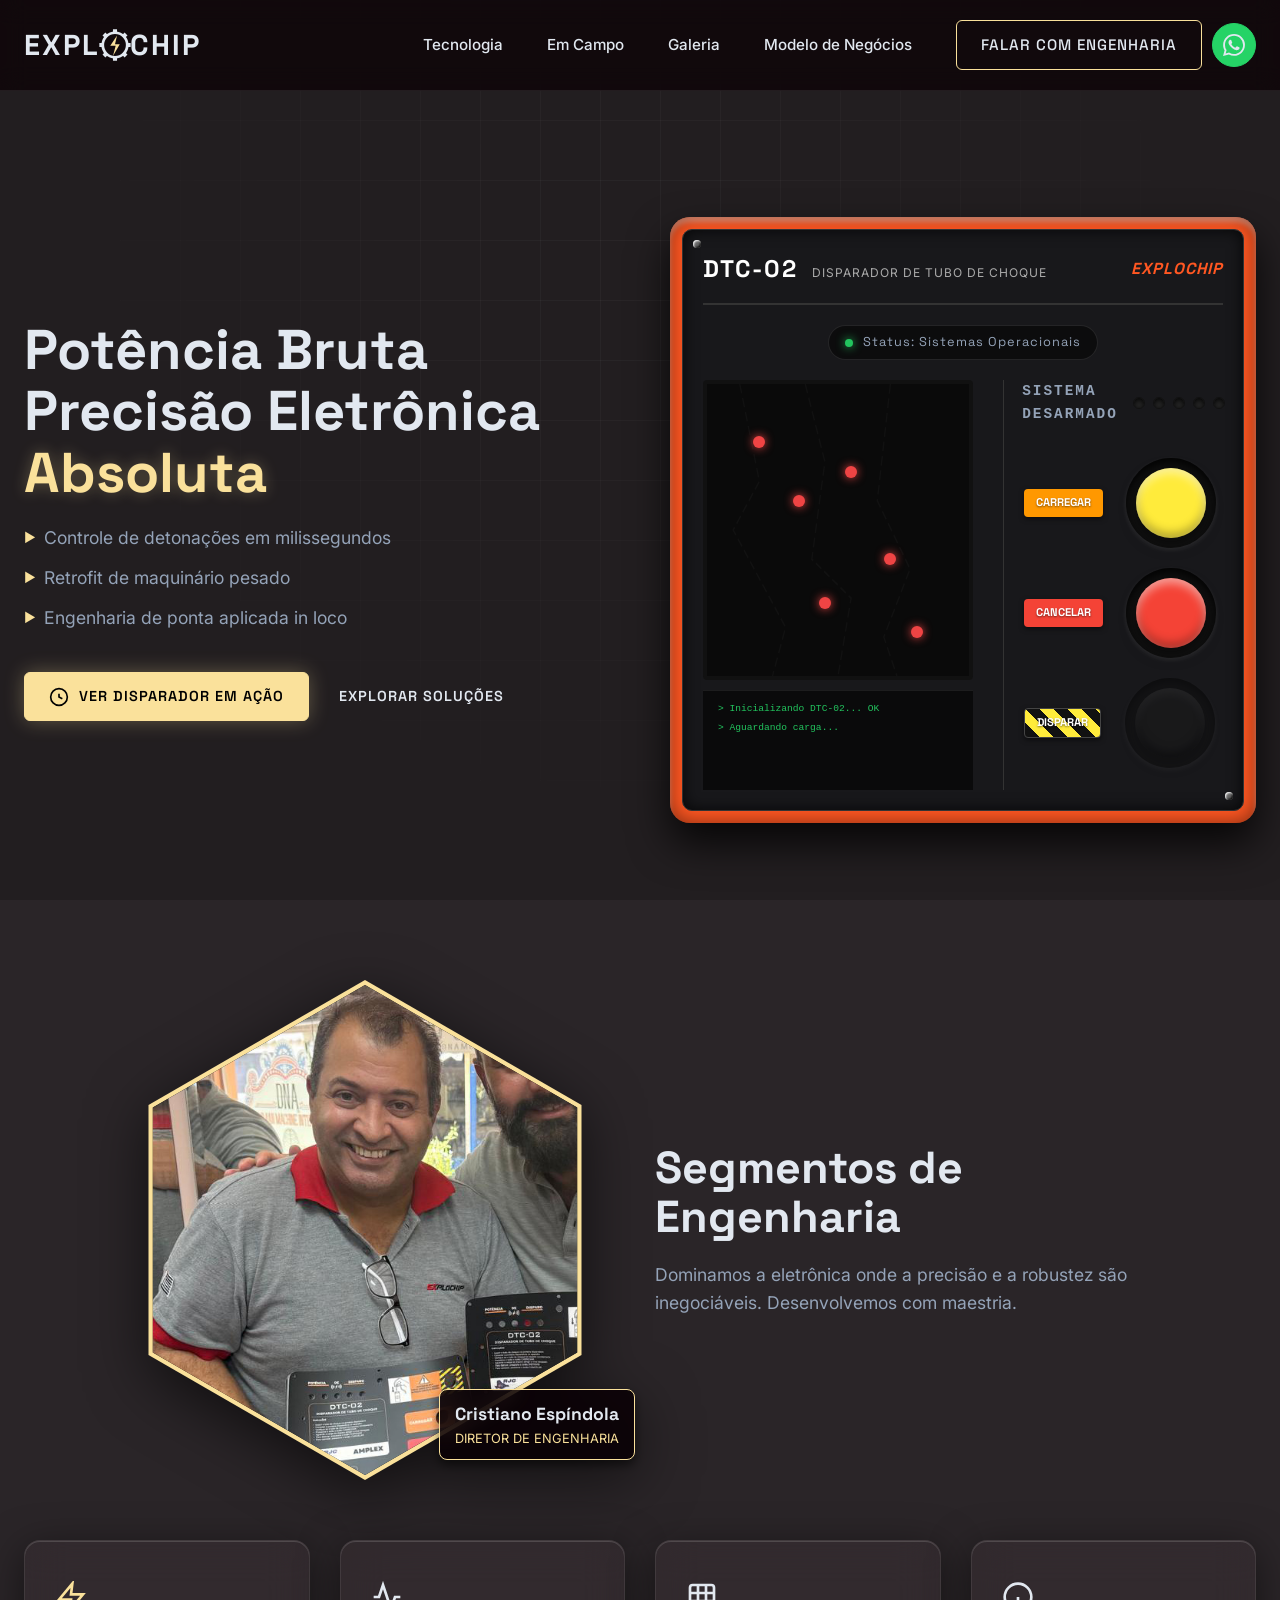
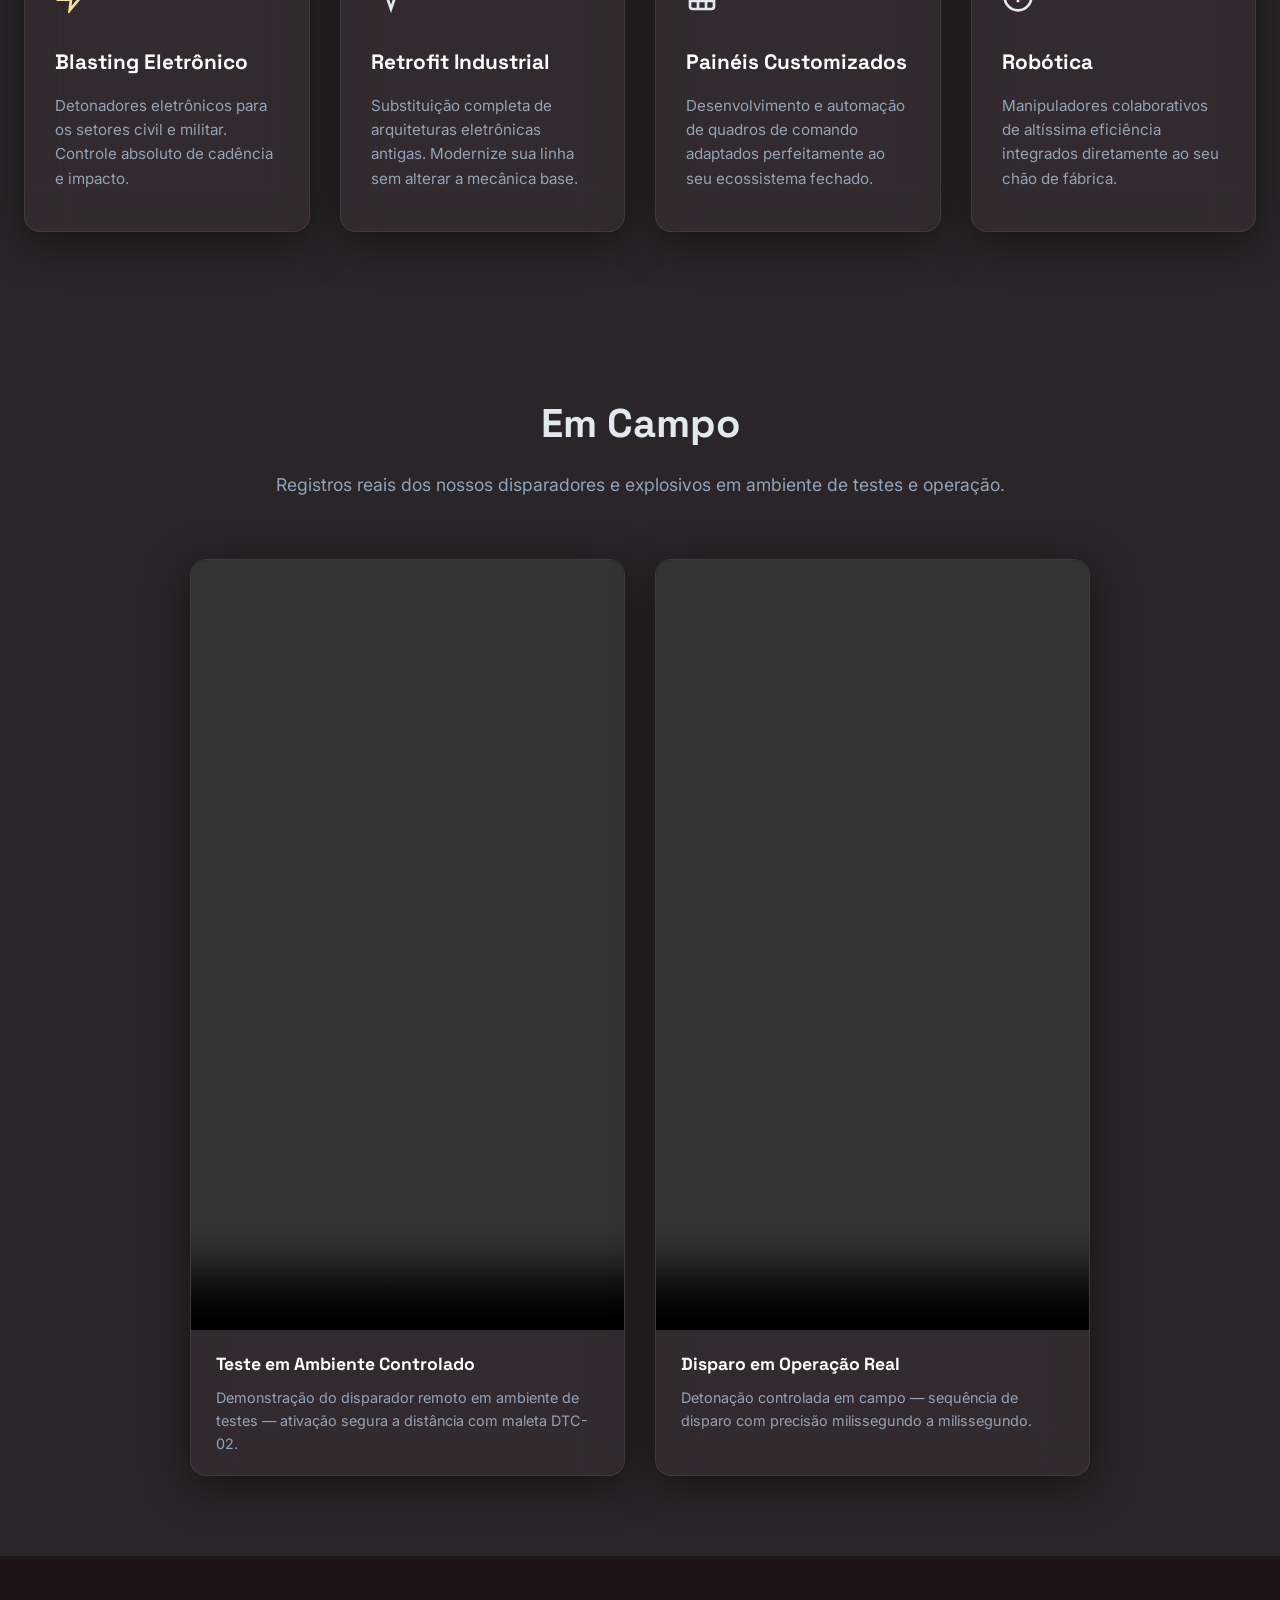
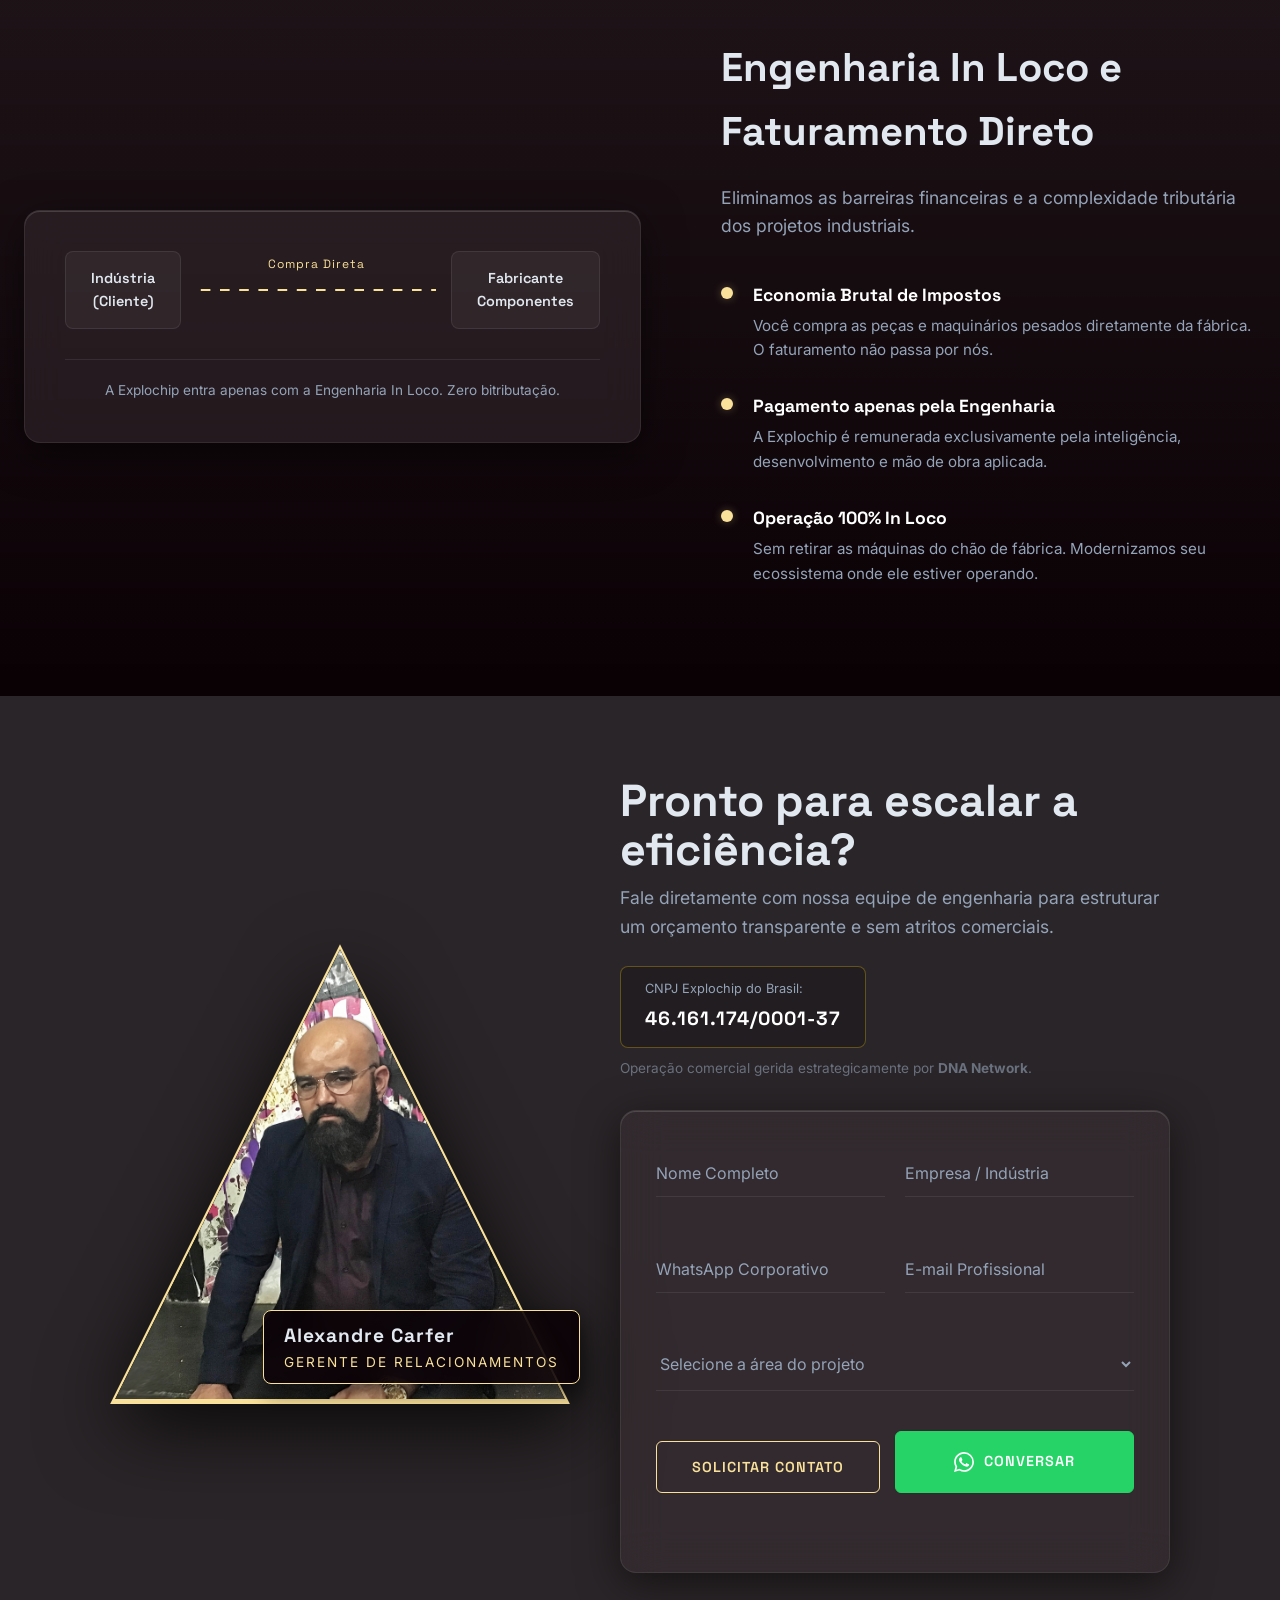
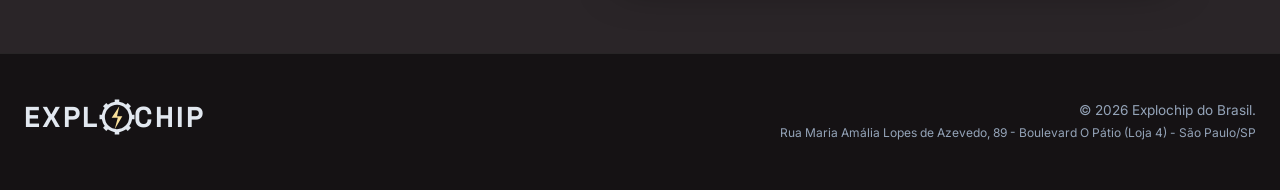
==== commit b0afc154: "Add WhatsApp buttons to navbar and contact form" ====
--- a/index.html
+++ b/index.html
@@ -51,7 +51,12 @@
                 <a href="#campo">Em Campo</a>
                 <a href="galeria.html">Galeria</a>
                 <a href="#diferenciais">Modelo de Negócios</a>
-                <a href="#contato" class="btn-primary">Falar com Engenharia</a>
+                <div class="nav-contact-buttons">
+                    <a href="#contato" class="btn-primary">Falar com Engenharia</a>
+                    <a href="https://wa.me/5511963421297" target="_blank" class="btn-whatsapp btn-whatsapp-icon" aria-label="WhatsApp">
+                        <svg width="22" height="22" viewBox="0 0 24 24" fill="currentColor"><path d="M17.472 14.382c-.297-.149-1.758-.867-2.03-.967-.273-.099-.471-.148-.67.15-.197.297-.767.966-.94 1.164-.173.199-.347.223-.644.075-.297-.15-1.255-.463-2.39-1.475-.883-.788-1.48-1.761-1.653-2.059-.173-.297-.018-.458.13-.606.134-.133.298-.347.446-.52.149-.174.198-.298.298-.497.099-.198.05-.371-.025-.52-.075-.149-.669-1.612-.916-2.207-.242-.579-.487-.5-.669-.51-.173-.008-.371-.01-.57-.01-.198 0-.52.074-.792.372-.272.297-1.04 1.016-1.04 2.479 0 1.462 1.065 2.875 1.213 3.074.149.198 2.096 3.2 5.077 4.487.709.306 1.262.489 1.694.625.712.227 1.36.195 1.871.118.571-.085 1.758-.719 2.006-1.413.248-.694.248-1.289.173-1.413-.074-.124-.272-.198-.57-.347m-5.421 7.403h-.004a9.87 9.87 0 01-5.031-1.378l-.361-.214-3.741.982.998-3.648-.235-.374a9.86 9.86 0 01-1.51-5.26c.001-5.45 4.436-9.884 9.888-9.884 2.64 0 5.122 1.03 6.988 2.898a9.825 9.825 0 012.893 6.994c-.003 5.45-4.437 9.884-9.885 9.884m8.413-18.297A11.815 11.815 0 0012.05 0C5.495 0 .16 5.335.157 11.892c0 2.096.547 4.142 1.588 5.945L.057 24l6.305-1.654a11.882 11.882 0 005.683 1.448h.005c6.554 0 11.89-5.335 11.893-11.893a11.821 11.821 0 00-3.48-8.413z"/></svg>
+                    </a>
+                </div>
             </nav>
         </div>
     </header>
@@ -377,10 +382,16 @@
                                     </select>
                                 </div>
                             </div>
-                            <button type="submit" id="submitBtn" class="btn-primary form-btn">
-                                <span class="btn-text">Solicitar Contato</span>
-                                <div class="spinner"></div>
-                            </button>
+                            <div style="display: flex; gap: 15px; margin-top: 15px; flex-wrap: wrap;">
+                                <button type="submit" id="submitBtn" class="btn-primary form-btn" style="flex: 1; min-width: 200px;">
+                                    <span class="btn-text">Solicitar Contato</span>
+                                    <div class="spinner"></div>
+                                </button>
+                                <a href="https://wa.me/5511963421297" target="_blank" class="btn-whatsapp" style="flex: 1; min-width: 200px;">
+                                    <svg width="20" height="20" viewBox="0 0 24 24" fill="currentColor"><path d="M17.472 14.382c-.297-.149-1.758-.867-2.03-.967-.273-.099-.471-.148-.67.15-.197.297-.767.966-.94 1.164-.173.199-.347.223-.644.075-.297-.15-1.255-.463-2.39-1.475-.883-.788-1.48-1.761-1.653-2.059-.173-.297-.018-.458.13-.606.134-.133.298-.347.446-.52.149-.174.198-.298.298-.497.099-.198.05-.371-.025-.52-.075-.149-.669-1.612-.916-2.207-.242-.579-.487-.5-.669-.51-.173-.008-.371-.01-.57-.01-.198 0-.52.074-.792.372-.272.297-1.04 1.016-1.04 2.479 0 1.462 1.065 2.875 1.213 3.074.149.198 2.096 3.2 5.077 4.487.709.306 1.262.489 1.694.625.712.227 1.36.195 1.871.118.571-.085 1.758-.719 2.006-1.413.248-.694.248-1.289.173-1.413-.074-.124-.272-.198-.57-.347m-5.421 7.403h-.004a9.87 9.87 0 01-5.031-1.378l-.361-.214-3.741.982.998-3.648-.235-.374a9.86 9.86 0 01-1.51-5.26c.001-5.45 4.436-9.884 9.888-9.884 2.64 0 5.122 1.03 6.988 2.898a9.825 9.825 0 012.893 6.994c-.003 5.45-4.437 9.884-9.885 9.884m8.413-18.297A11.815 11.815 0 0012.05 0C5.495 0 .16 5.335.157 11.892c0 2.096.547 4.142 1.588 5.945L.057 24l6.305-1.654a11.882 11.882 0 005.683 1.448h.005c6.554 0 11.89-5.335 11.893-11.893a11.821 11.821 0 00-3.48-8.413z"/></svg>
+                                    Conversar
+                                </a>
+                            </div>
                             <div id="formMsg" class="feedback-msg"></div>
                         </form>
                     </div>
--- a/style.css
+++ b/style.css
@@ -127,7 +127,9 @@
     color: var(--color-silver); text-decoration: none; font-size: 0.95rem; font-weight: 500;
     margin-left: 40px; transition: var(--transition-smooth);
 }
-.nav-links a:hover:not(.btn-primary) { color: var(--color-lightning); }
+.nav-links a:hover:not(.btn-primary):not(.btn-whatsapp) { color: var(--color-lightning); }
+.nav-contact-buttons { display: inline-flex; align-items: center; gap: 10px; margin-left: 40px; }
+.nav-contact-buttons a { margin-left: 0; }
 
 /* Buttons */
 .btn-primary {
@@ -142,6 +144,15 @@
     box-shadow: 0 0 20px var(--color-lightning-glow);
 }
 .btn-glow:hover { box-shadow: 0 0 30px var(--color-lightning); transform: translateY(-2px); }
+
+.btn-whatsapp {
+    background: #25D366; color: white; border: 1px solid #25D366;
+    padding: 12px 24px; border-radius: 6px; font-weight: 600; font-family: var(--font-heading);
+    cursor: pointer; transition: var(--transition-smooth); display: inline-flex; align-items: center; justify-content: center; gap: 10px;
+    text-transform: uppercase; letter-spacing: 1px; font-size: 0.9rem; text-decoration: none;
+}
+.btn-whatsapp:hover { background: #20b858; box-shadow: 0 0 20px rgba(37,211,102,0.4); transform: translateY(-2px); }
+.btn-whatsapp-icon { padding: 10px; border-radius: 50%; }
 
 .btn-secondary {
     color: var(--color-silver); text-decoration: none; font-family: var(--font-heading);
@@ -458,6 +469,8 @@
     }
     .navbar .nav-links.active { display: flex; }
     .navbar .nav-links a { margin: 15px 0; margin-left: 0; text-align: center; }
+    .navbar .nav-contact-buttons { margin: 15px auto; display: flex; justify-content: center; margin-left: auto; }
+    .navbar .nav-contact-buttons a { margin: 0 !important; }
 
     .footer-content { flex-direction: column; text-align: center; gap: 20px; }
     .footer-copy { text-align: center; }
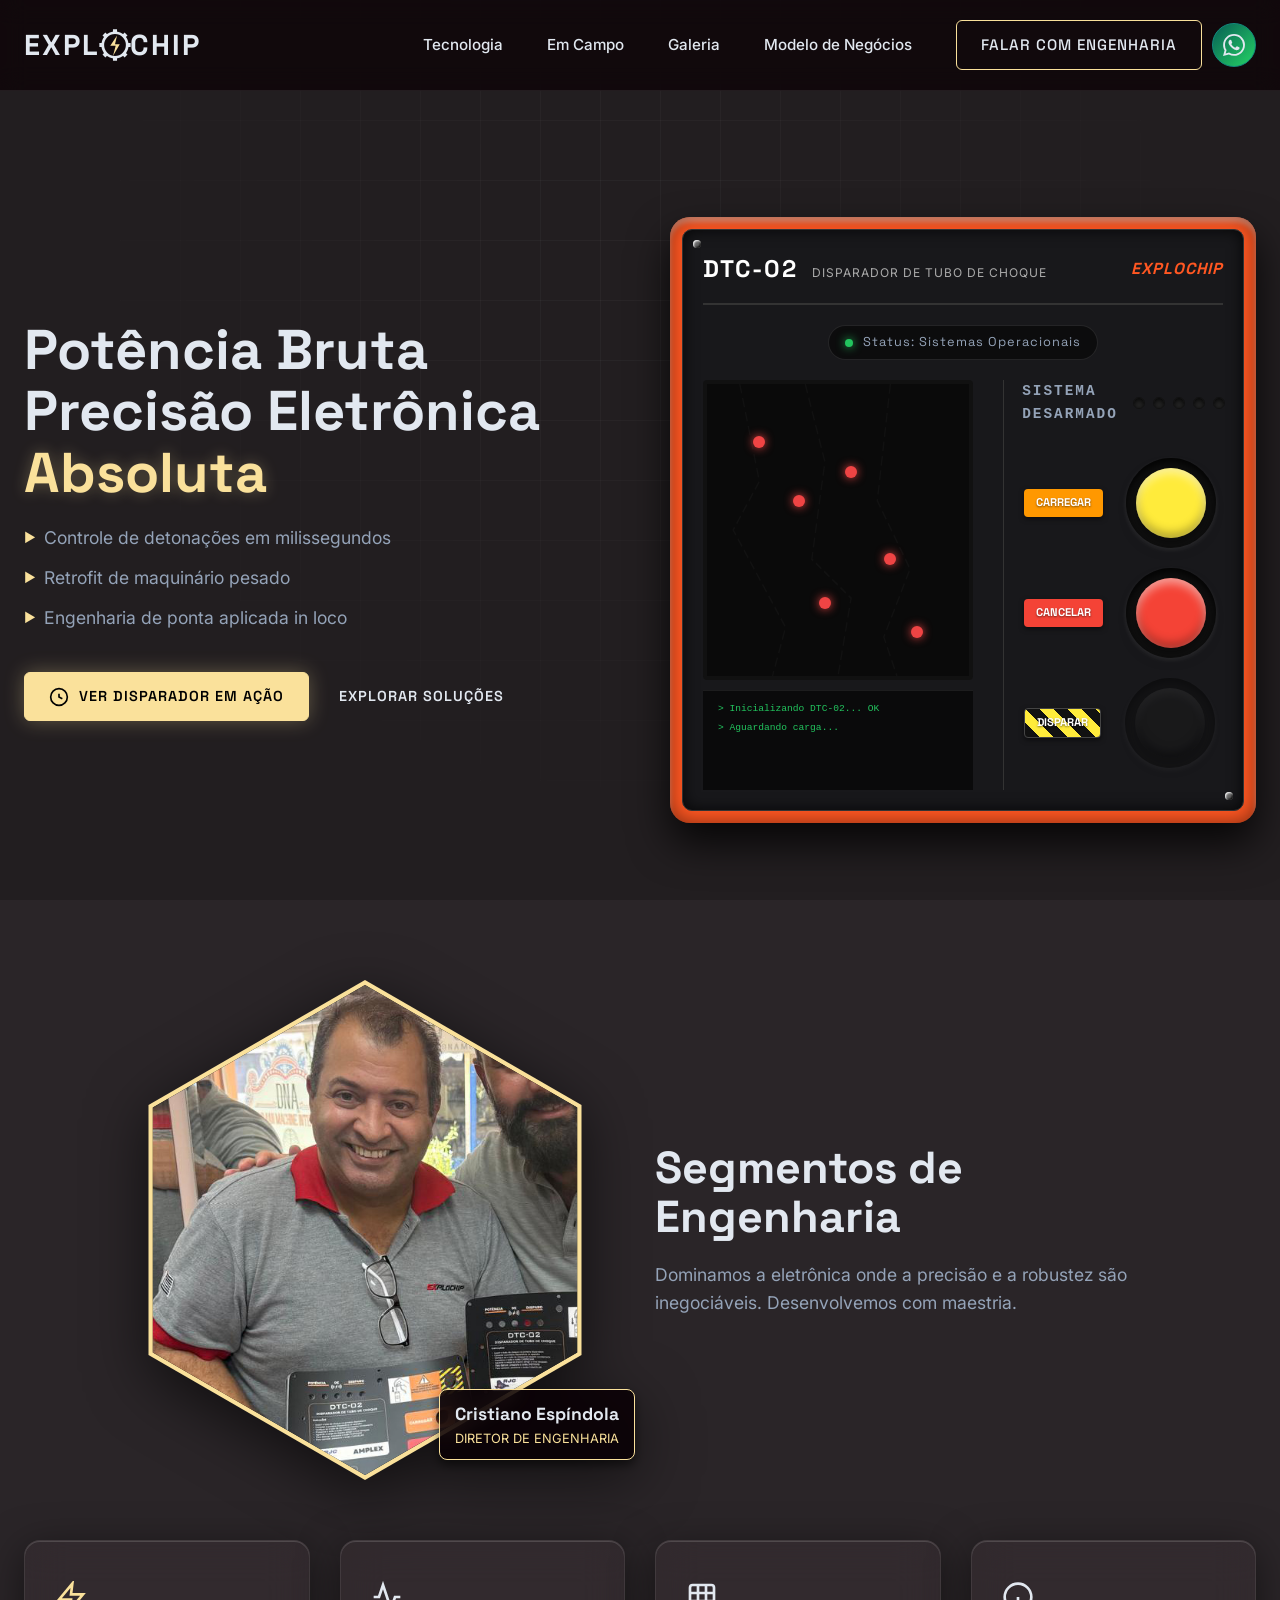
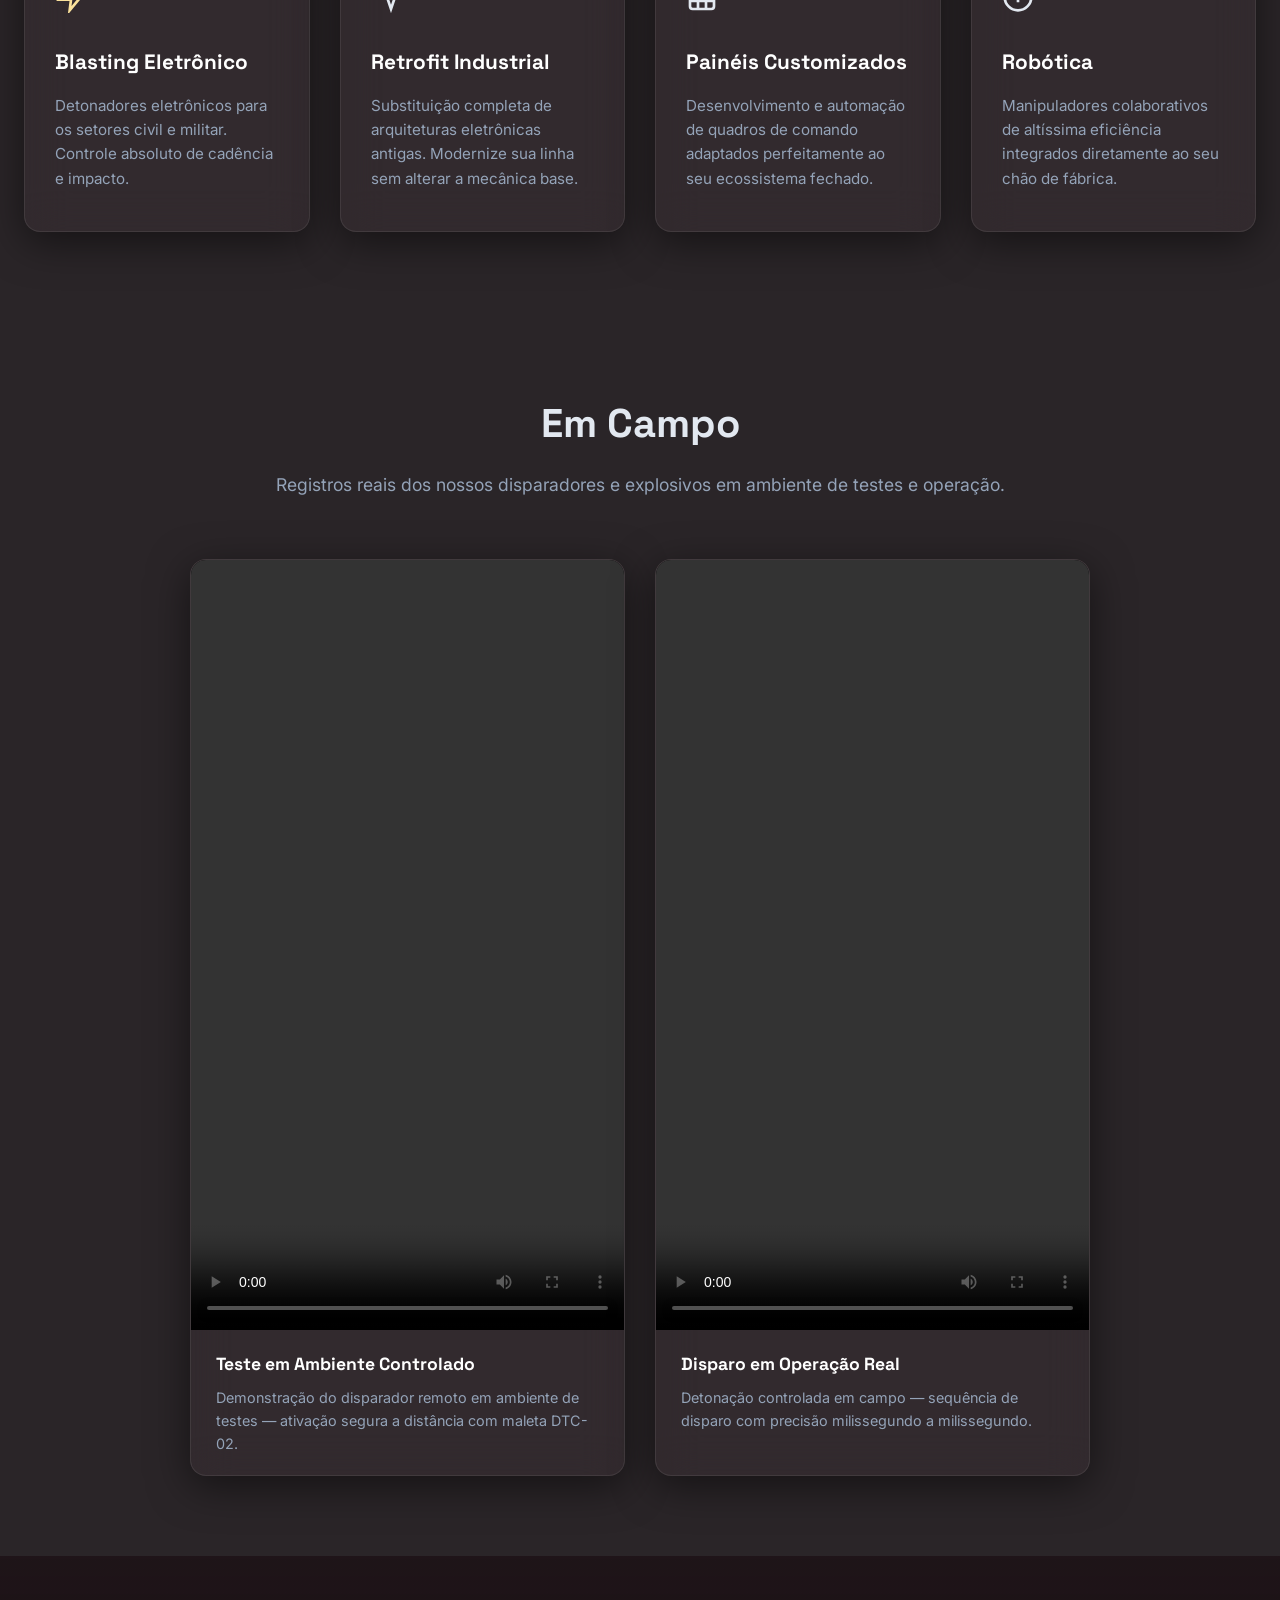
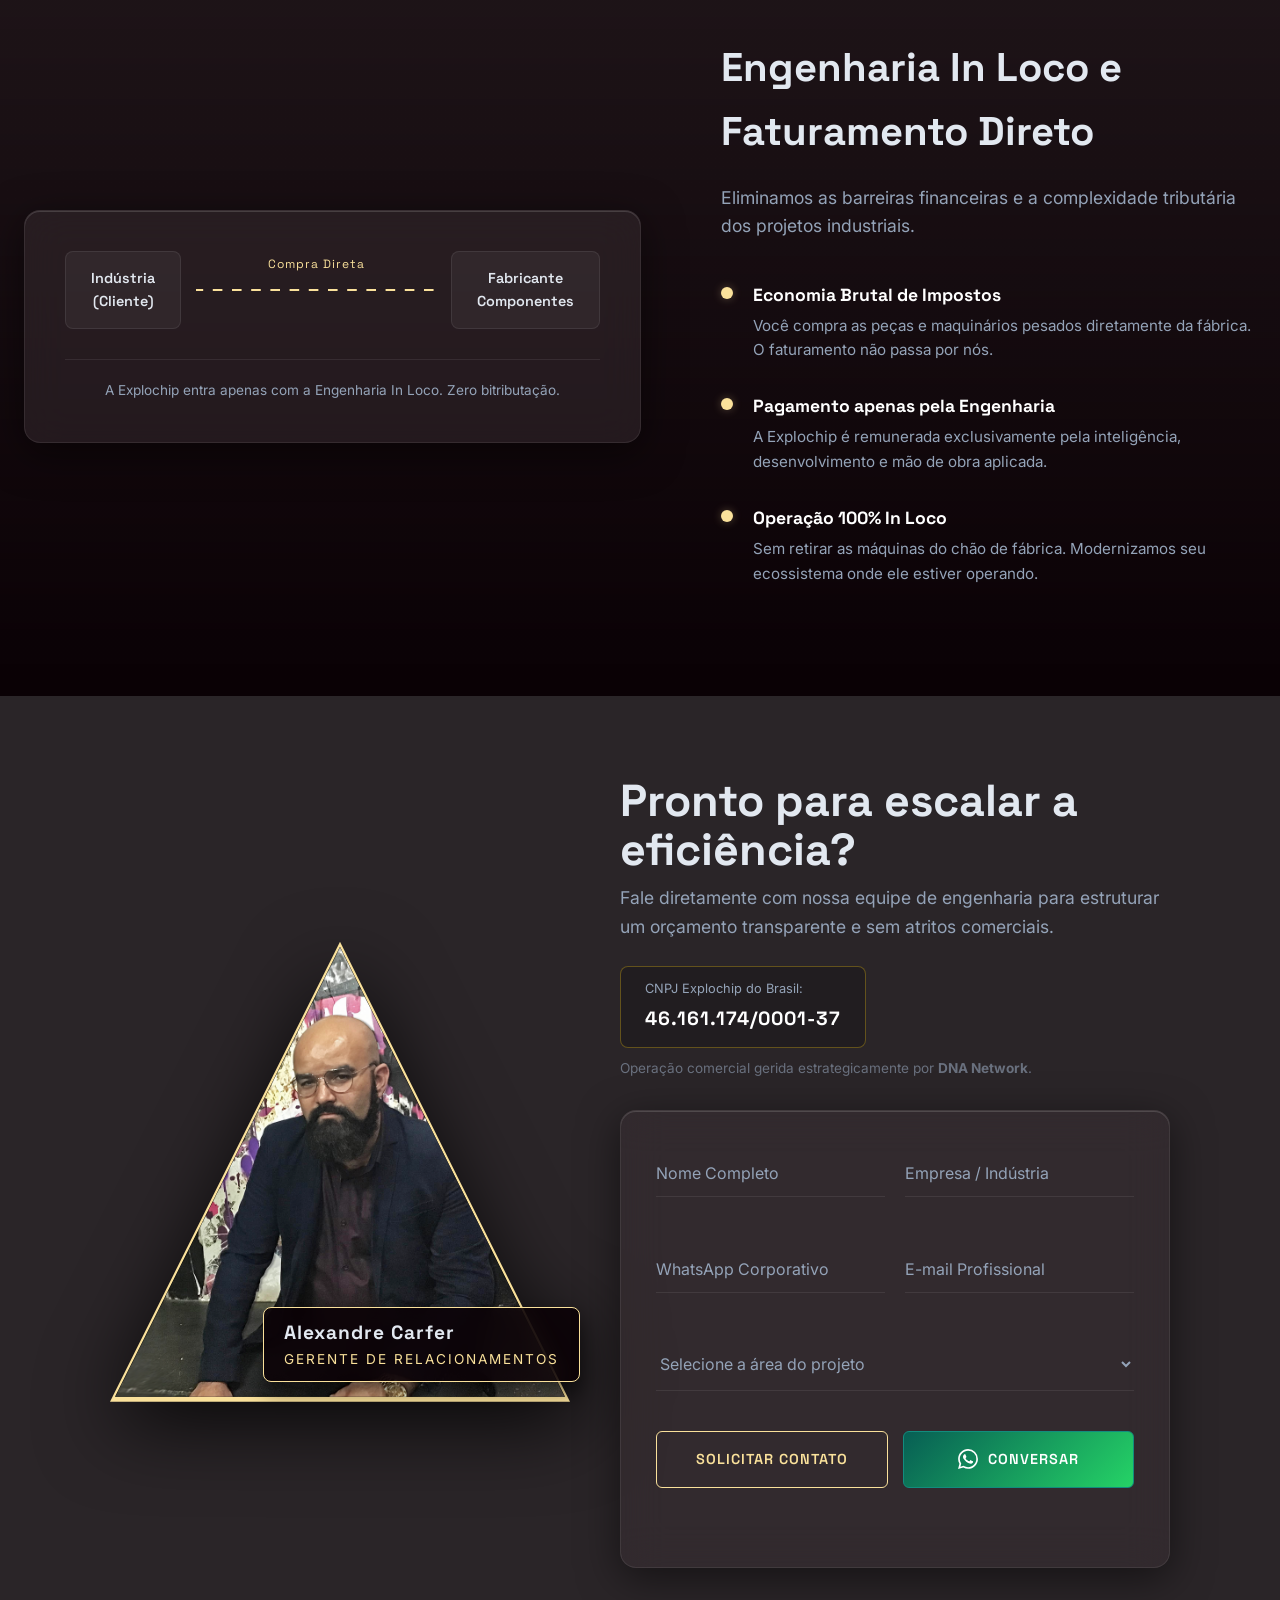
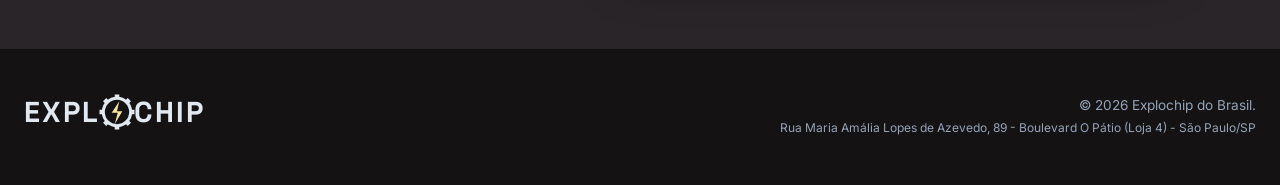
==== commit 1ba28ed4: "Fix form buttons alignment and apply gradient to WhatsApp button" ====
--- a/index.html
+++ b/index.html
@@ -382,12 +382,12 @@
                                     </select>
                                 </div>
                             </div>
-                            <div style="display: flex; gap: 15px; margin-top: 15px; flex-wrap: wrap;">
-                                <button type="submit" id="submitBtn" class="btn-primary form-btn" style="flex: 1; min-width: 200px;">
+                            <div class="form-action-buttons">
+                                <button type="submit" id="submitBtn" class="btn-primary form-btn">
                                     <span class="btn-text">Solicitar Contato</span>
                                     <div class="spinner"></div>
                                 </button>
-                                <a href="https://wa.me/5511963421297" target="_blank" class="btn-whatsapp" style="flex: 1; min-width: 200px;">
+                                <a href="https://wa.me/5511963421297" target="_blank" class="btn-whatsapp">
                                     <svg width="20" height="20" viewBox="0 0 24 24" fill="currentColor"><path d="M17.472 14.382c-.297-.149-1.758-.867-2.03-.967-.273-.099-.471-.148-.67.15-.197.297-.767.966-.94 1.164-.173.199-.347.223-.644.075-.297-.15-1.255-.463-2.39-1.475-.883-.788-1.48-1.761-1.653-2.059-.173-.297-.018-.458.13-.606.134-.133.298-.347.446-.52.149-.174.198-.298.298-.497.099-.198.05-.371-.025-.52-.075-.149-.669-1.612-.916-2.207-.242-.579-.487-.5-.669-.51-.173-.008-.371-.01-.57-.01-.198 0-.52.074-.792.372-.272.297-1.04 1.016-1.04 2.479 0 1.462 1.065 2.875 1.213 3.074.149.198 2.096 3.2 5.077 4.487.709.306 1.262.489 1.694.625.712.227 1.36.195 1.871.118.571-.085 1.758-.719 2.006-1.413.248-.694.248-1.289.173-1.413-.074-.124-.272-.198-.57-.347m-5.421 7.403h-.004a9.87 9.87 0 01-5.031-1.378l-.361-.214-3.741.982.998-3.648-.235-.374a9.86 9.86 0 01-1.51-5.26c.001-5.45 4.436-9.884 9.888-9.884 2.64 0 5.122 1.03 6.988 2.898a9.825 9.825 0 012.893 6.994c-.003 5.45-4.437 9.884-9.885 9.884m8.413-18.297A11.815 11.815 0 0012.05 0C5.495 0 .16 5.335.157 11.892c0 2.096.547 4.142 1.588 5.945L.057 24l6.305-1.654a11.882 11.882 0 005.683 1.448h.005c6.554 0 11.89-5.335 11.893-11.893a11.821 11.821 0 00-3.48-8.413z"/></svg>
                                     Conversar
                                 </a>
--- a/style.css
+++ b/style.css
@@ -146,12 +146,12 @@
 .btn-glow:hover { box-shadow: 0 0 30px var(--color-lightning); transform: translateY(-2px); }
 
 .btn-whatsapp {
-    background: #25D366; color: white; border: 1px solid #25D366;
+    background: linear-gradient(135deg, #075E54 0%, #25D366 100%); color: white; border: 1px solid #128C7E;
     padding: 12px 24px; border-radius: 6px; font-weight: 600; font-family: var(--font-heading);
     cursor: pointer; transition: var(--transition-smooth); display: inline-flex; align-items: center; justify-content: center; gap: 10px;
     text-transform: uppercase; letter-spacing: 1px; font-size: 0.9rem; text-decoration: none;
 }
-.btn-whatsapp:hover { background: #20b858; box-shadow: 0 0 20px rgba(37,211,102,0.4); transform: translateY(-2px); }
+.btn-whatsapp:hover { background: linear-gradient(135deg, #128C7E 0%, #20b858 100%); box-shadow: 0 0 20px rgba(37,211,102,0.4); transform: translateY(-2px); }
 .btn-whatsapp-icon { padding: 10px; border-radius: 50%; }
 
 .btn-secondary {
@@ -336,7 +336,9 @@
 .input-group select { color: var(--color-silver-dim); }
 .input-group select option { background: var(--color-bg-base); color: #fff; }
 
-.form-btn { width: 100%; justify-content: center; padding: 16px; margin-top: 10px; }
+.form-btn { justify-content: center; }
+.form-action-buttons { display: flex; gap: 15px; margin-top: 15px; flex-wrap: wrap; }
+.form-action-buttons > * { flex: 1; min-width: 200px; padding: 16px; margin: 0; box-sizing: border-box; }
 .spinner { display: none; width: 20px; height: 20px; border: 3px solid rgba(0,0,0,0.3); border-top-color: #000; border-radius: 50%; animation: spin 1s linear infinite; }
 
 .feedback-msg { margin-top: 20px; text-align: center; font-size: 0.9rem; font-weight: 600; min-height: 24px; }
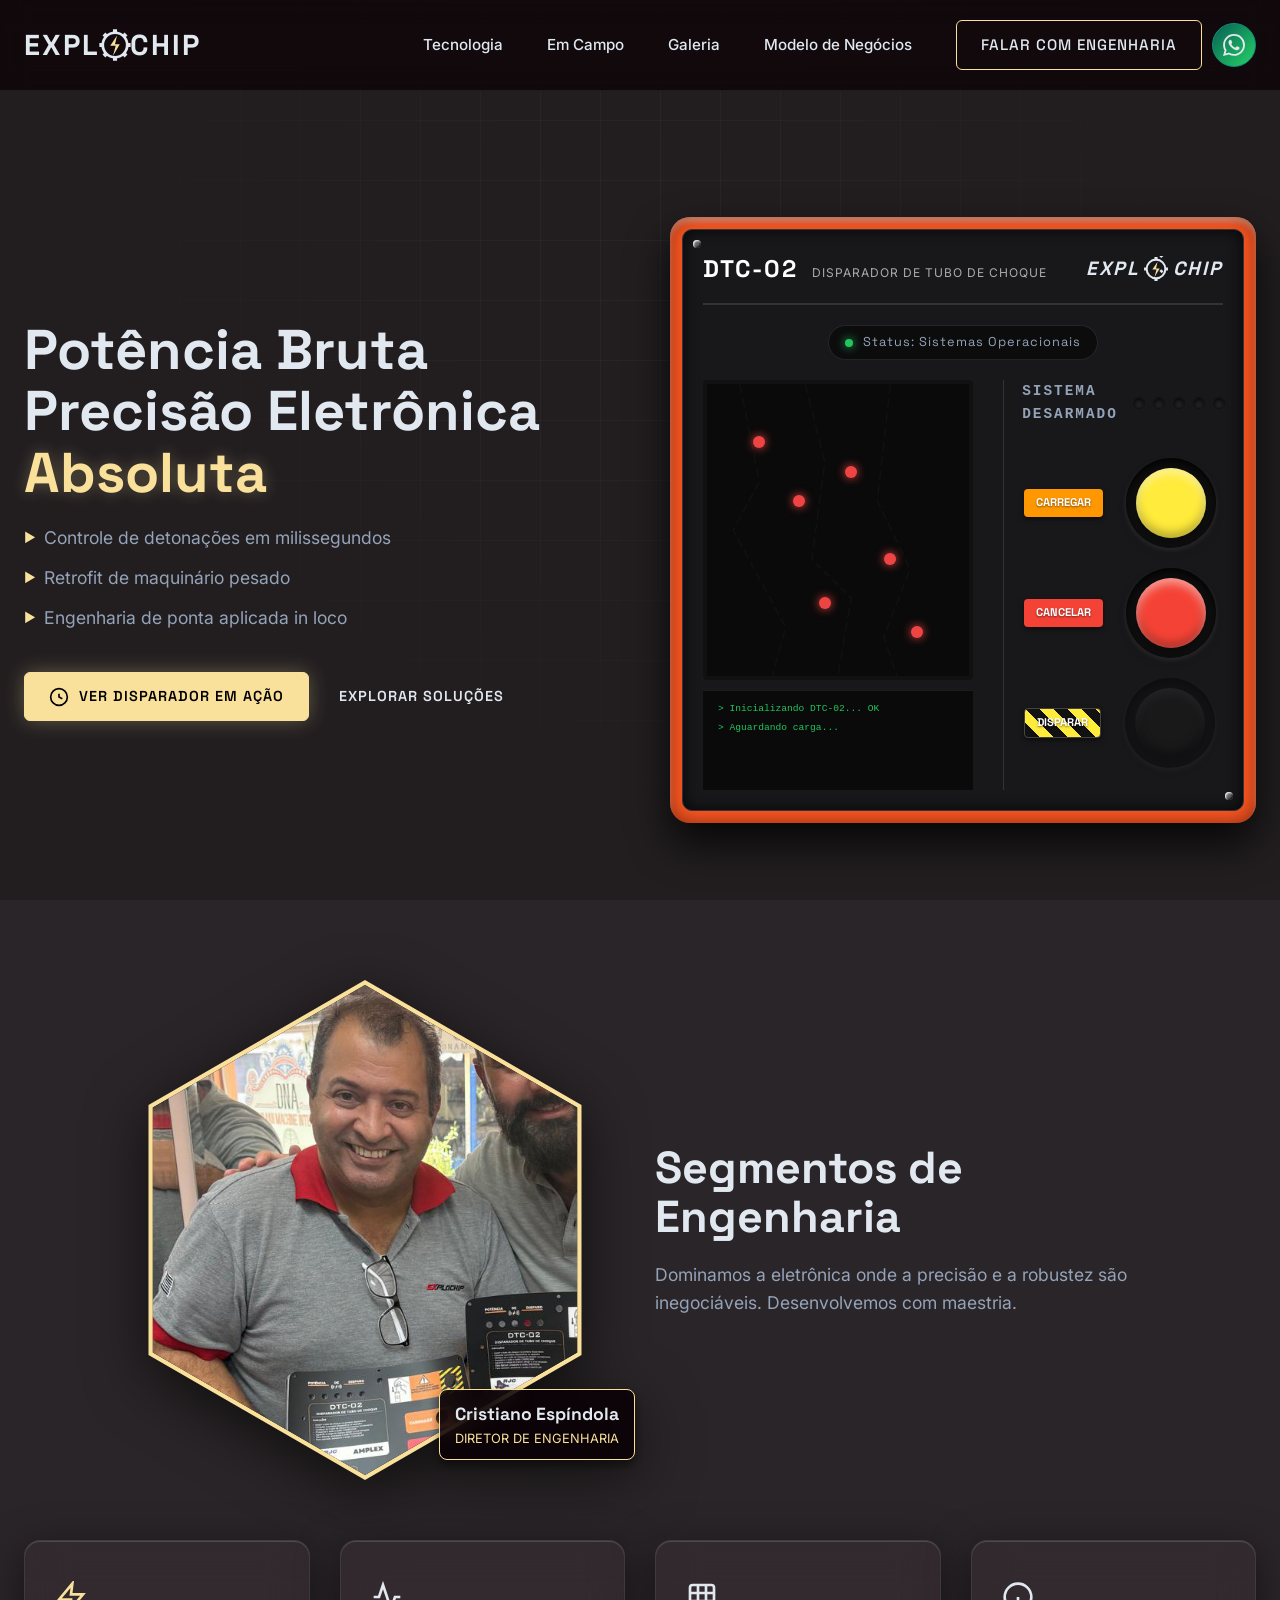
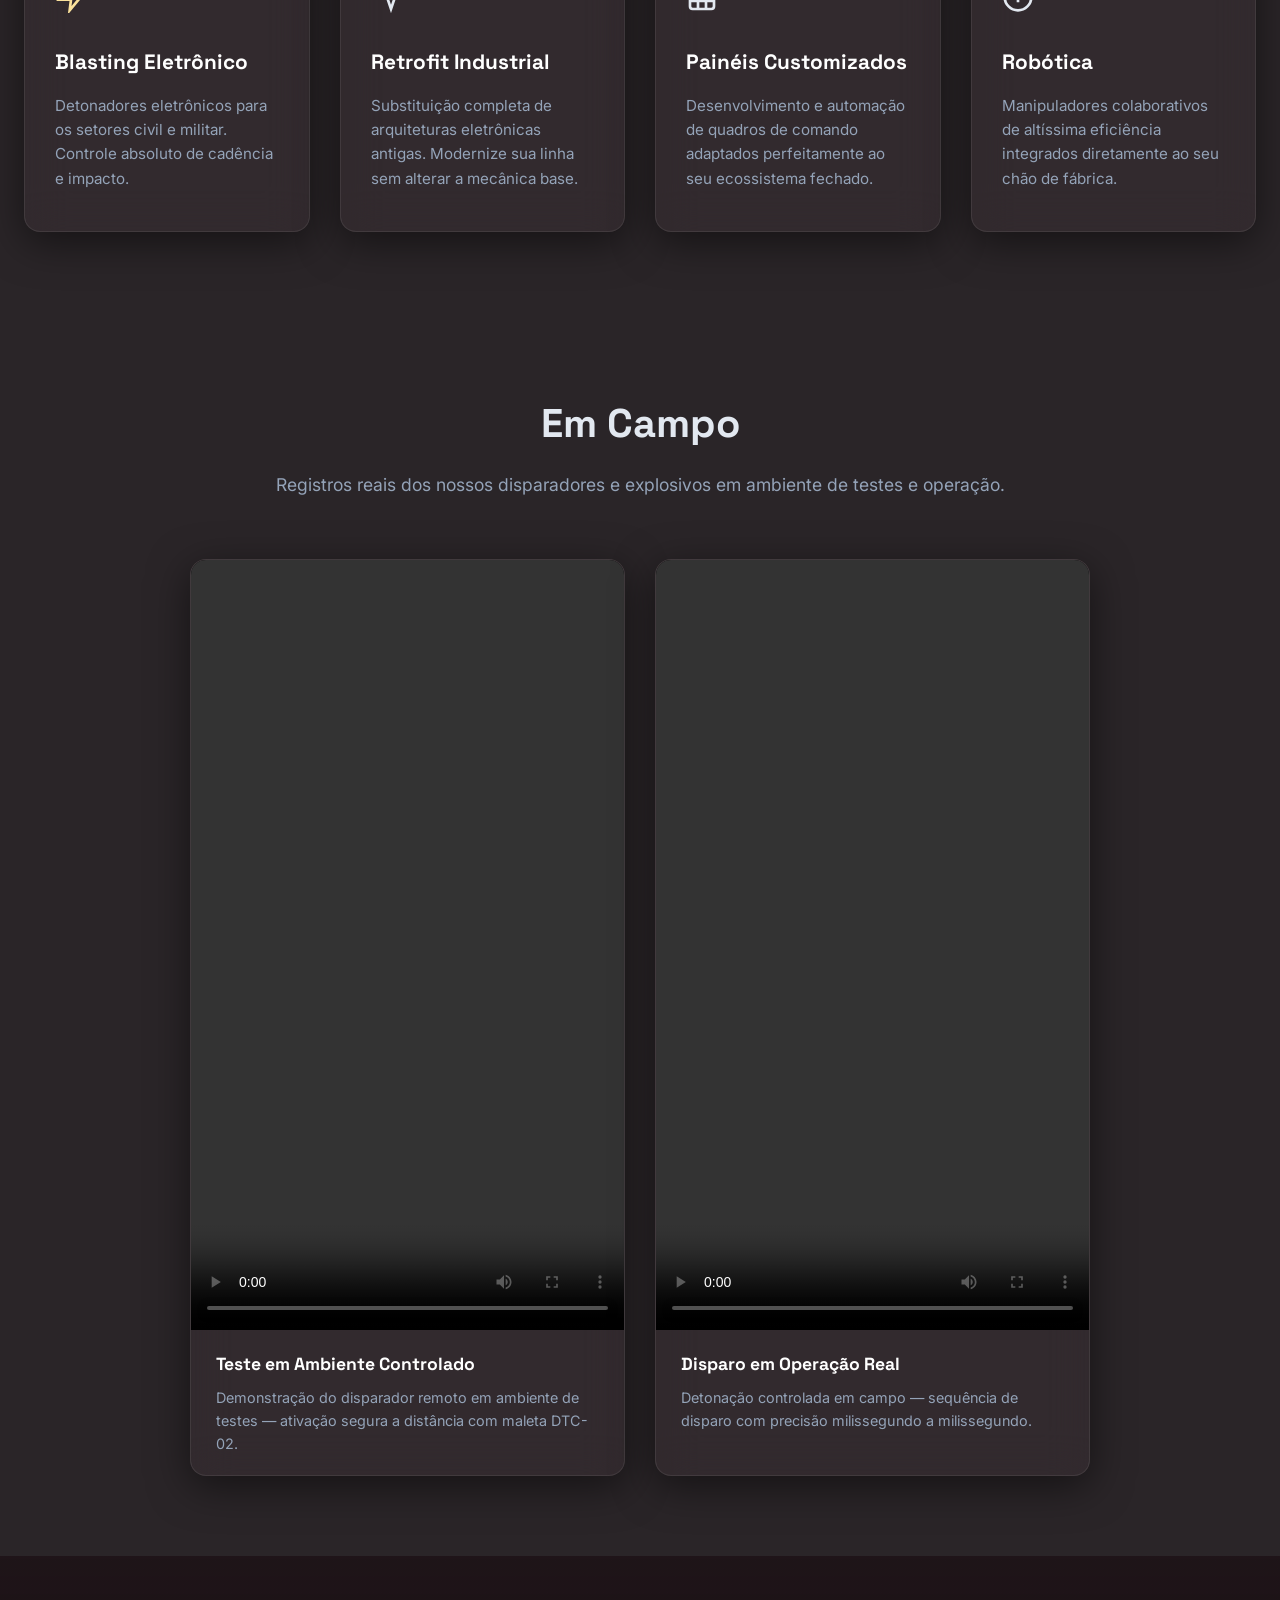
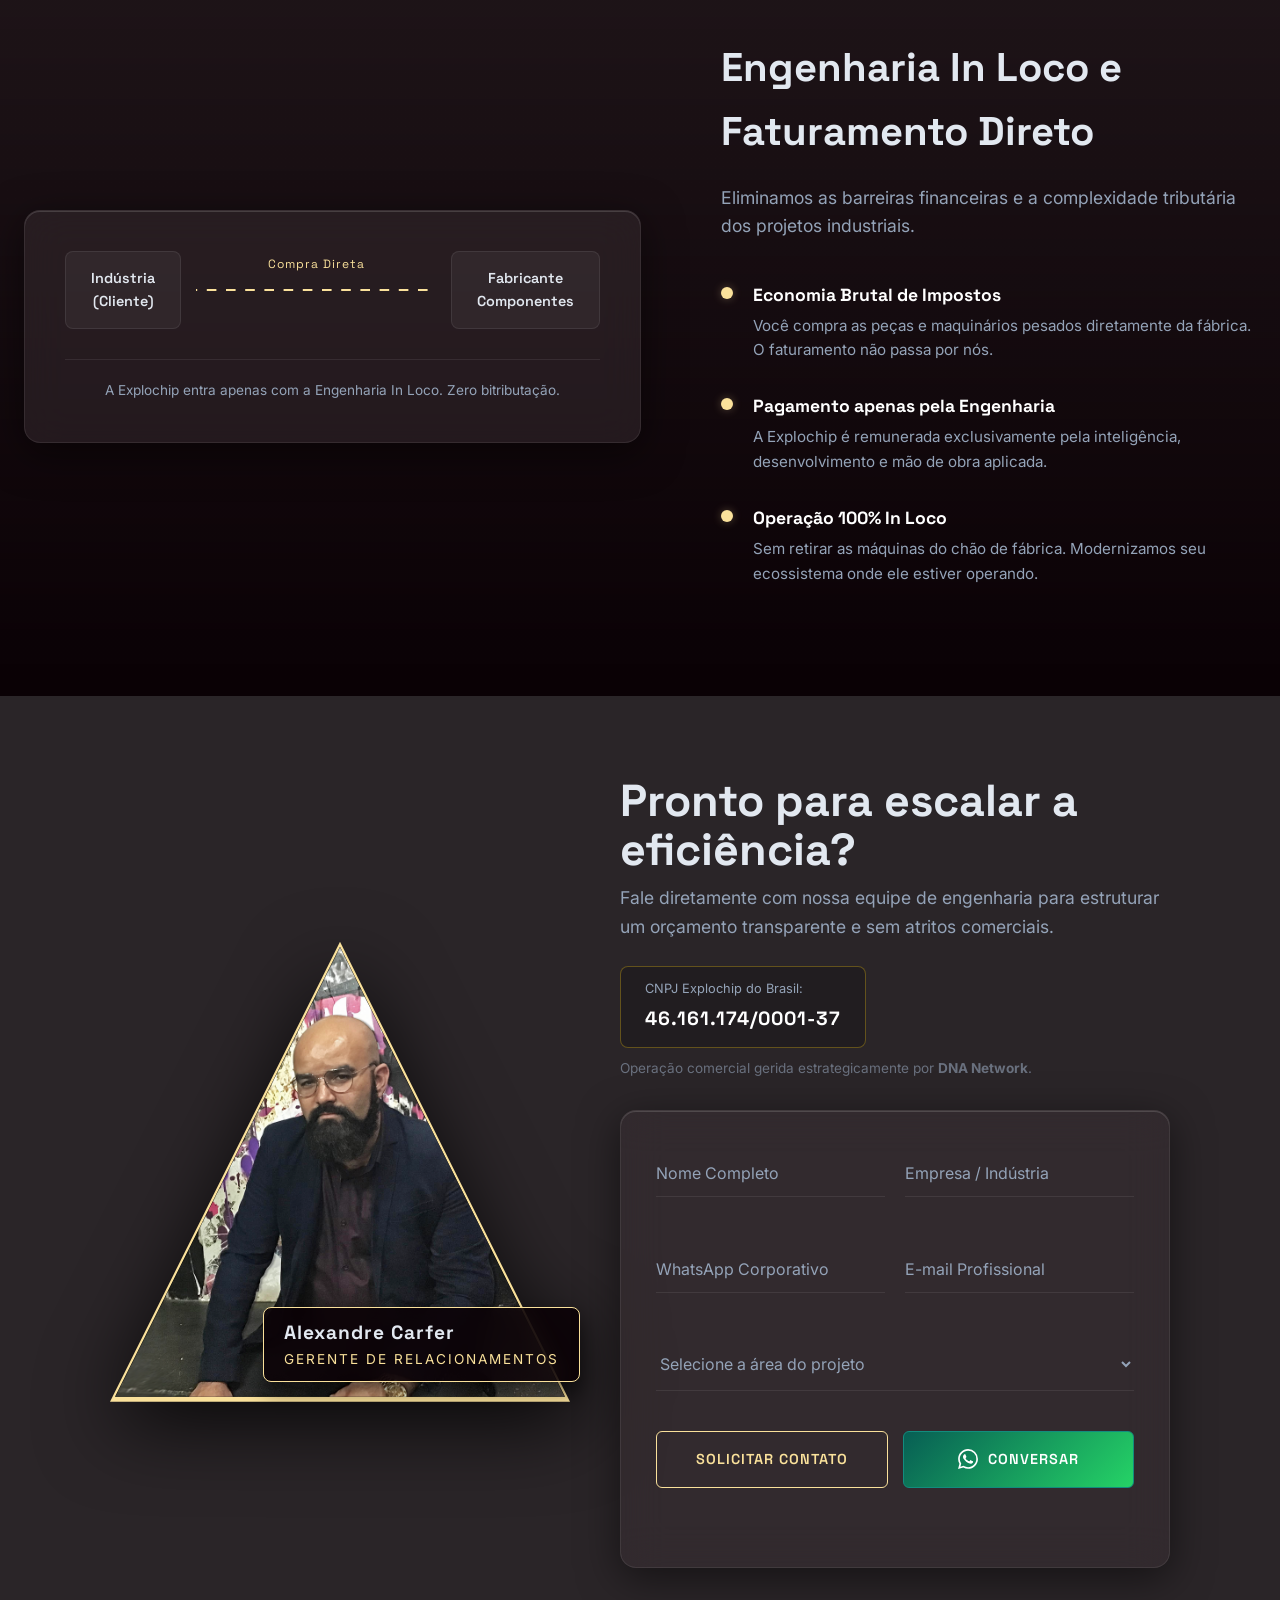
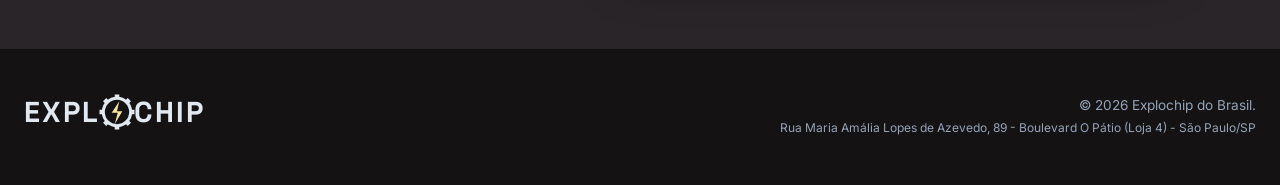
==== commit 0a7c560e: "Replace detonator brand text with official animated logo" ====
--- a/index.html
+++ b/index.html
@@ -92,7 +92,18 @@
                                     <span class="model">DTC-02</span>
                                     <span class="desc">DISPARADOR DE TUBO DE CHOQUE</span>
                                 </div>
-                                <div class="detonator-brand">EXPLOCHIP</div>
+                                <div class="brand-logo" style="gap: 4px; pointer-events: none;">
+                                    <span class="logo-text silver" style="font-size: 1.2rem; font-style: italic;">EXPL</span>
+                                    <svg class="logo-icon" viewBox="0 0 100 100" xmlns="http://www.w3.org/2000/svg" style="width: 26px; height: 26px;">
+                                        <g class="gear">
+                                            <circle cx="50" cy="50" r="36" fill="none" stroke="currentColor" stroke-width="8"/>
+                                            <path class="gear-teeth" d="M44,4 h12 v10 h-12 z M44,86 h12 v10 h-12 z M4,44 h10 v12 h-10 z M86,44 h10 v12 h-10 z" fill="currentColor"/>
+                                            <path class="gear-teeth" d="M44,4 h12 v10 h-12 z M44,86 h12 v10 h-12 z M4,44 h10 v12 h-10 z M86,44 h10 v12 h-10 z" fill="currentColor" transform="rotate(45 50 50)"/>
+                                        </g>
+                                        <path class="lightning" d="M56,22 L36,52 H52 L44,82 L64,48 H50 Z" fill="var(--color-lightning)"/>
+                                    </svg>
+                                    <span class="logo-text silver" style="font-size: 1.2rem; font-style: italic;">CHIP</span>
+                                </div>
                             </div>
                             
                             <div class="tech-badge" style="margin-bottom: 20px; display: flex; width: fit-content; margin-left: auto; margin-right: auto; border-color: rgba(255,255,255,0.1); background: rgba(0,0,0,0.5);">
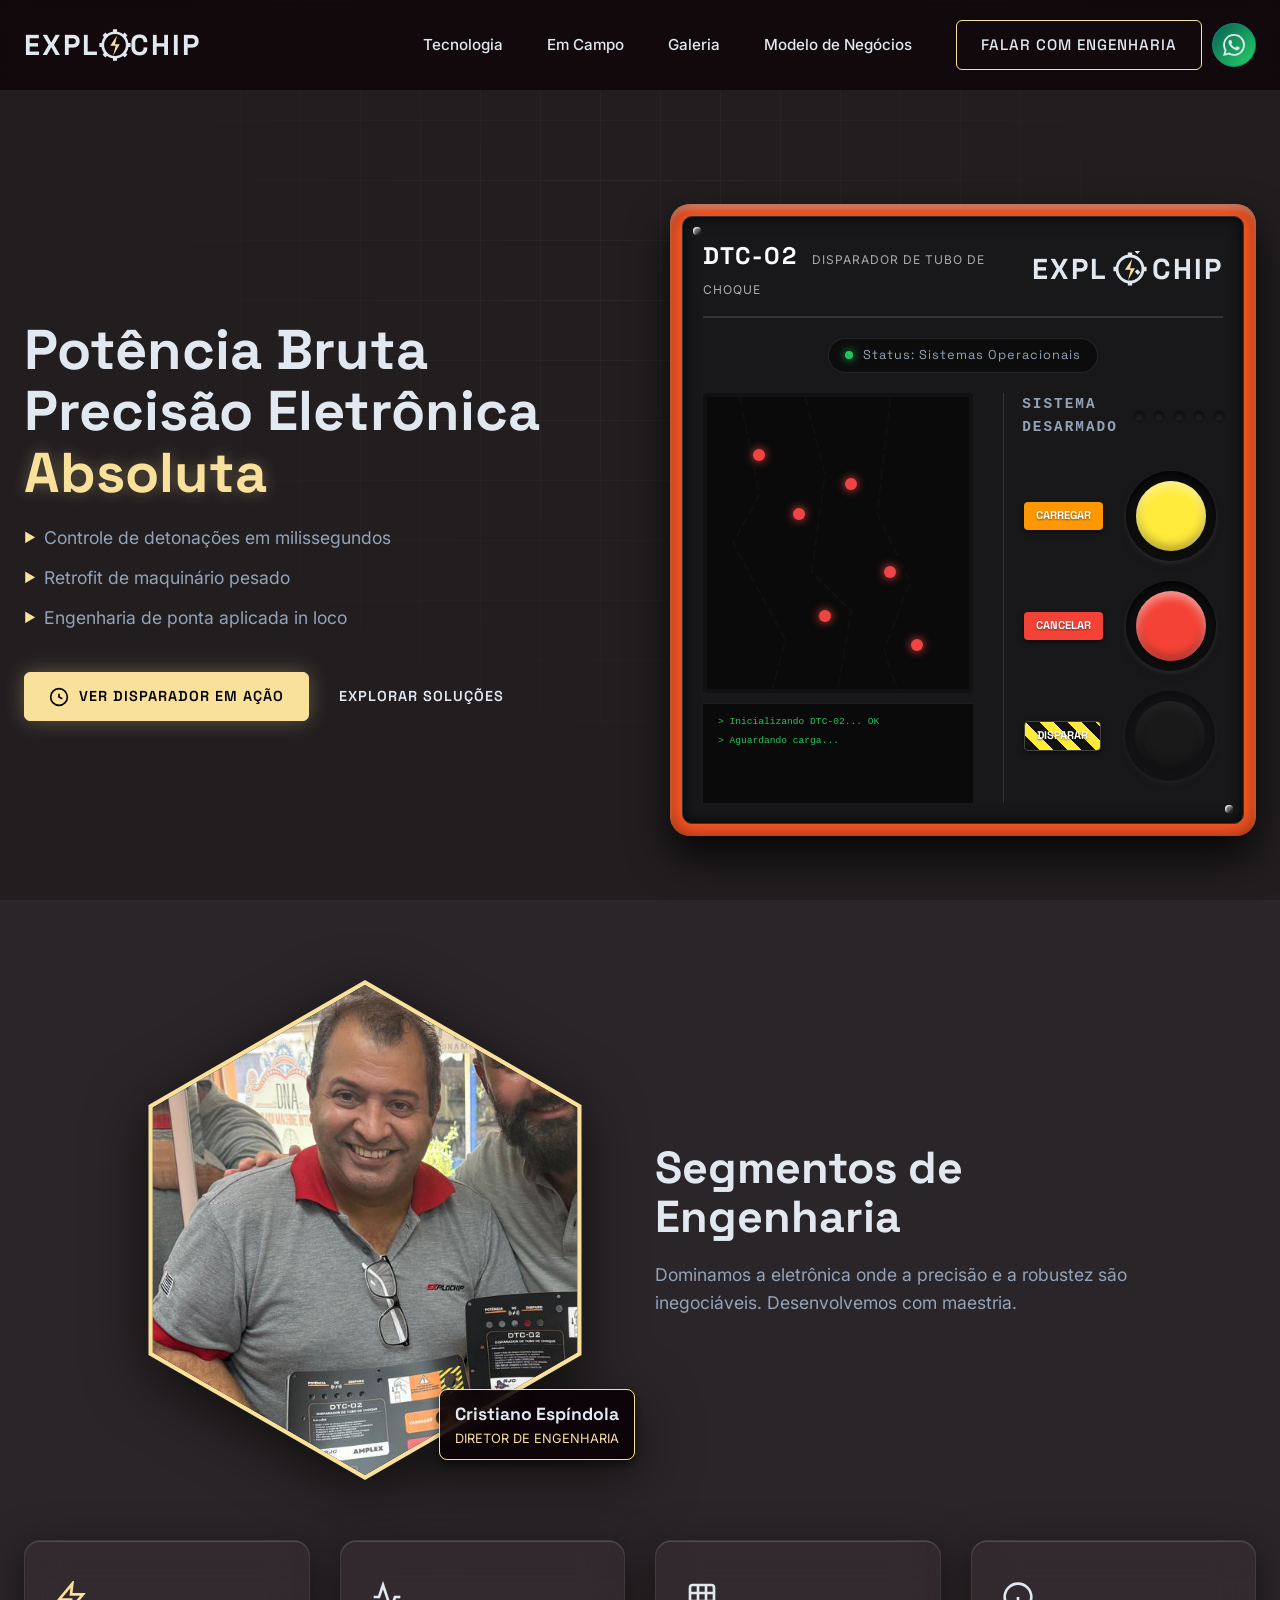
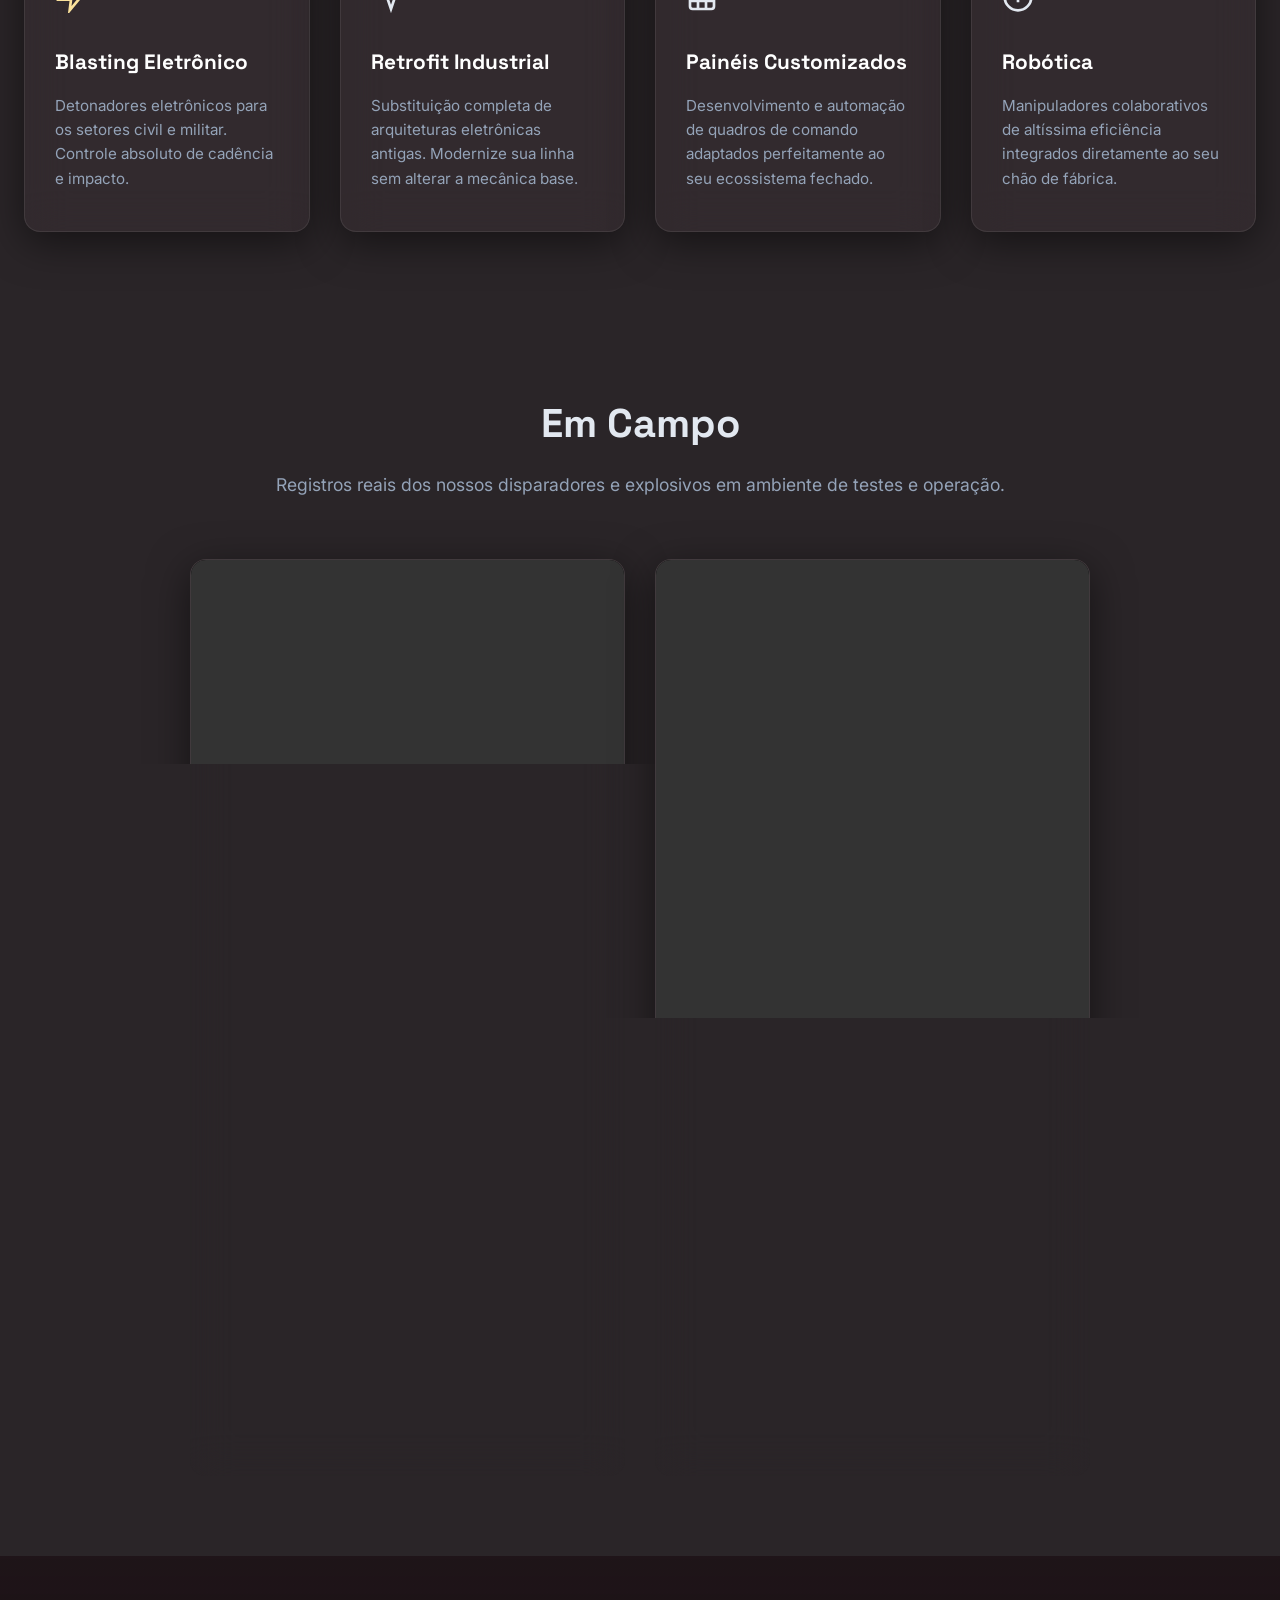
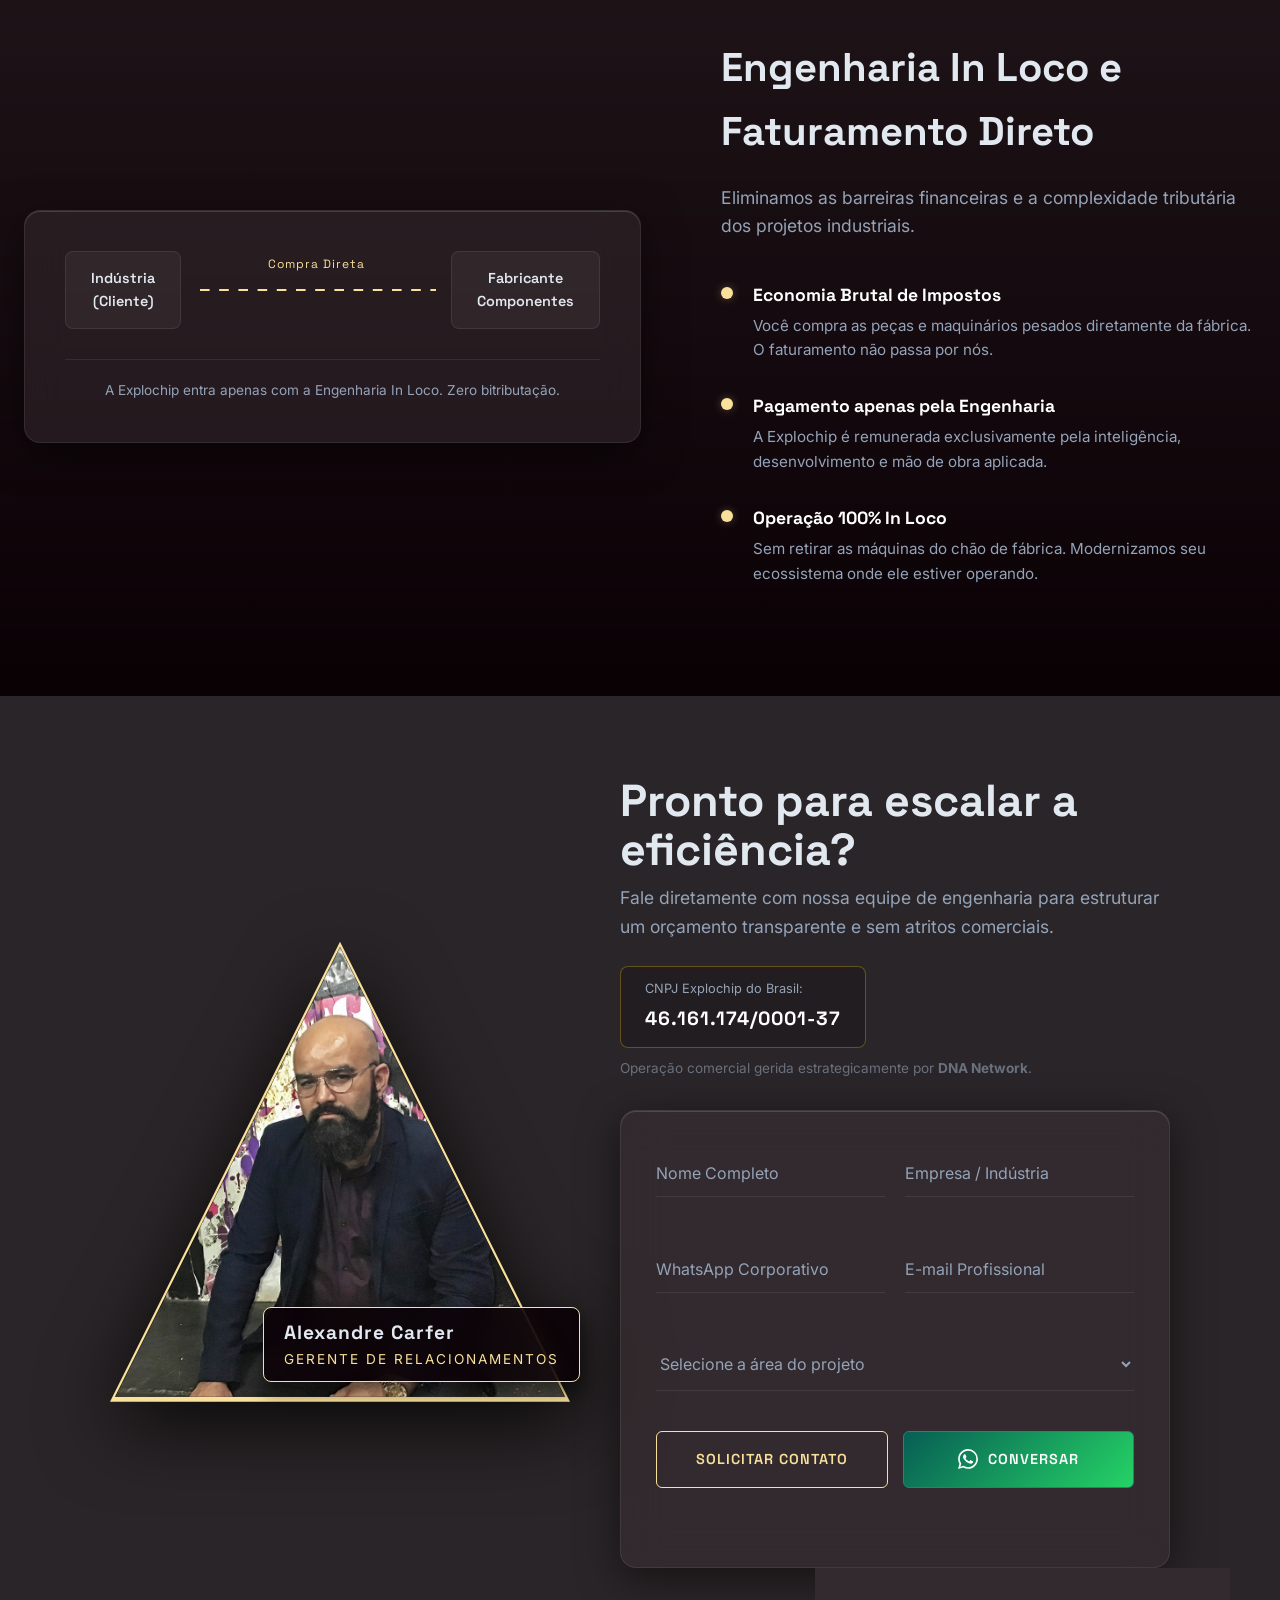
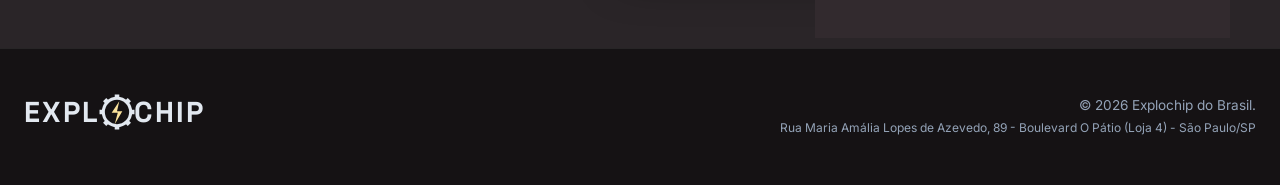
==== commit 50993d25: "Make detonator brand logo identical to navbar logo" ====
--- a/index.html
+++ b/index.html
@@ -92,9 +92,9 @@
                                     <span class="model">DTC-02</span>
                                     <span class="desc">DISPARADOR DE TUBO DE CHOQUE</span>
                                 </div>
-                                <div class="brand-logo" style="gap: 4px; pointer-events: none;">
-                                    <span class="logo-text silver" style="font-size: 1.2rem; font-style: italic;">EXPL</span>
-                                    <svg class="logo-icon" viewBox="0 0 100 100" xmlns="http://www.w3.org/2000/svg" style="width: 26px; height: 26px;">
+                                <div class="brand-logo" style="pointer-events: none;">
+                                    <span class="logo-text silver">EXPL</span>
+                                    <svg class="logo-icon" viewBox="0 0 100 100" xmlns="http://www.w3.org/2000/svg">
                                         <g class="gear">
                                             <circle cx="50" cy="50" r="36" fill="none" stroke="currentColor" stroke-width="8"/>
                                             <path class="gear-teeth" d="M44,4 h12 v10 h-12 z M44,86 h12 v10 h-12 z M4,44 h10 v12 h-10 z M86,44 h10 v12 h-10 z" fill="currentColor"/>
@@ -102,7 +102,7 @@
                                         </g>
                                         <path class="lightning" d="M56,22 L36,52 H52 L44,82 L64,48 H50 Z" fill="var(--color-lightning)"/>
                                     </svg>
-                                    <span class="logo-text silver" style="font-size: 1.2rem; font-style: italic;">CHIP</span>
+                                    <span class="logo-text silver">CHIP</span>
                                 </div>
                             </div>
                             
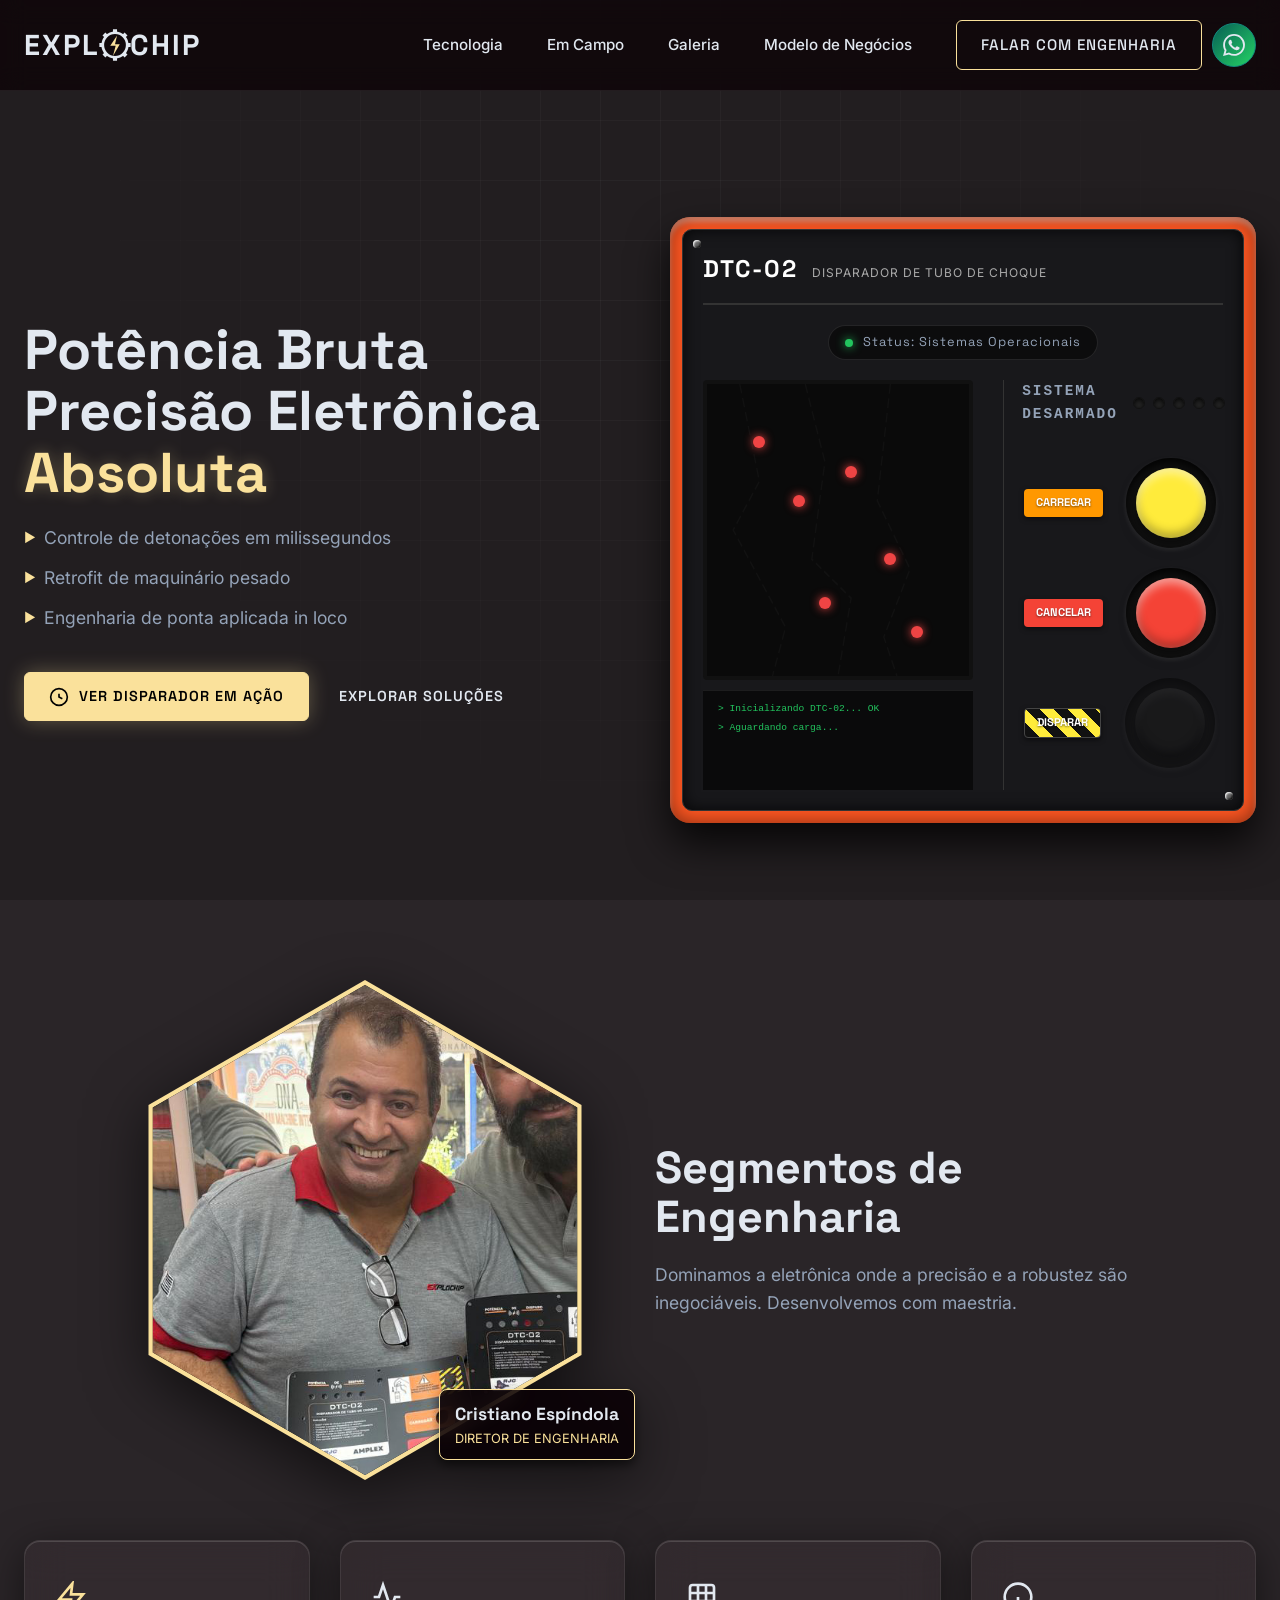
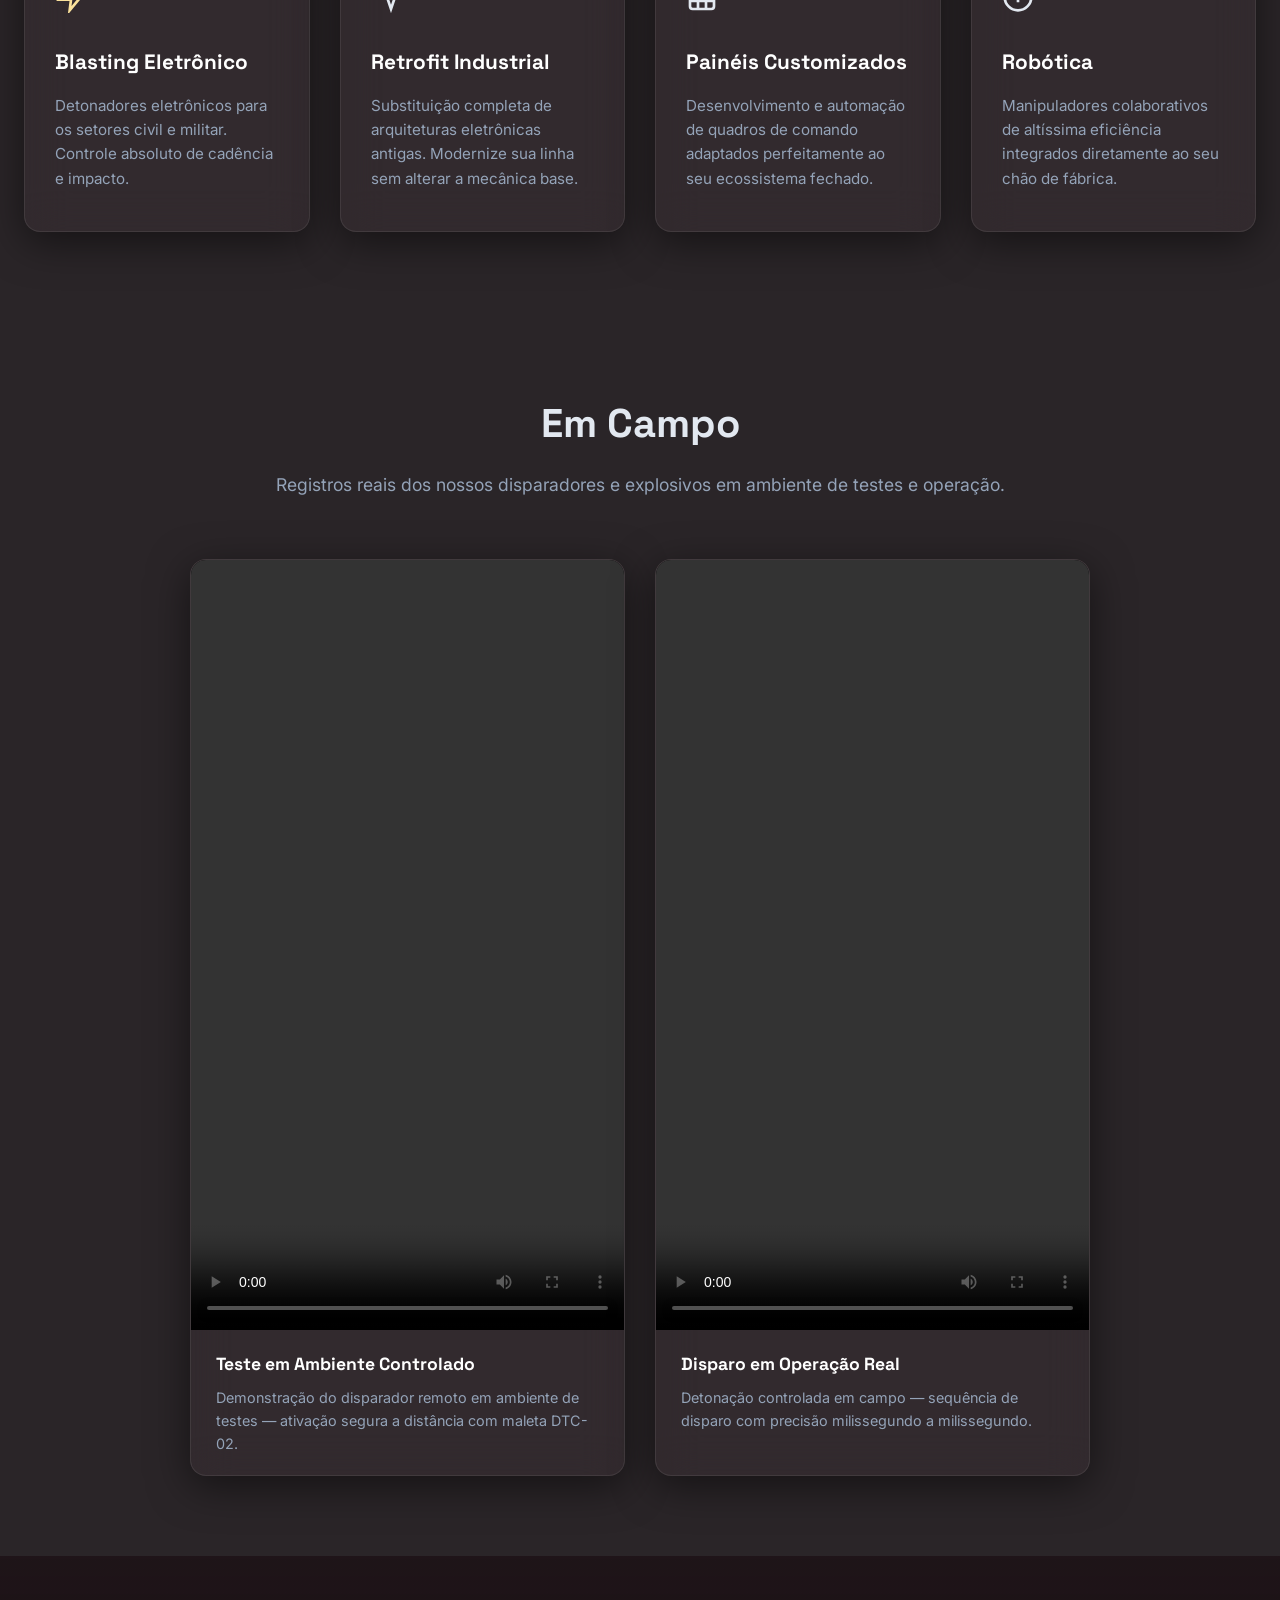
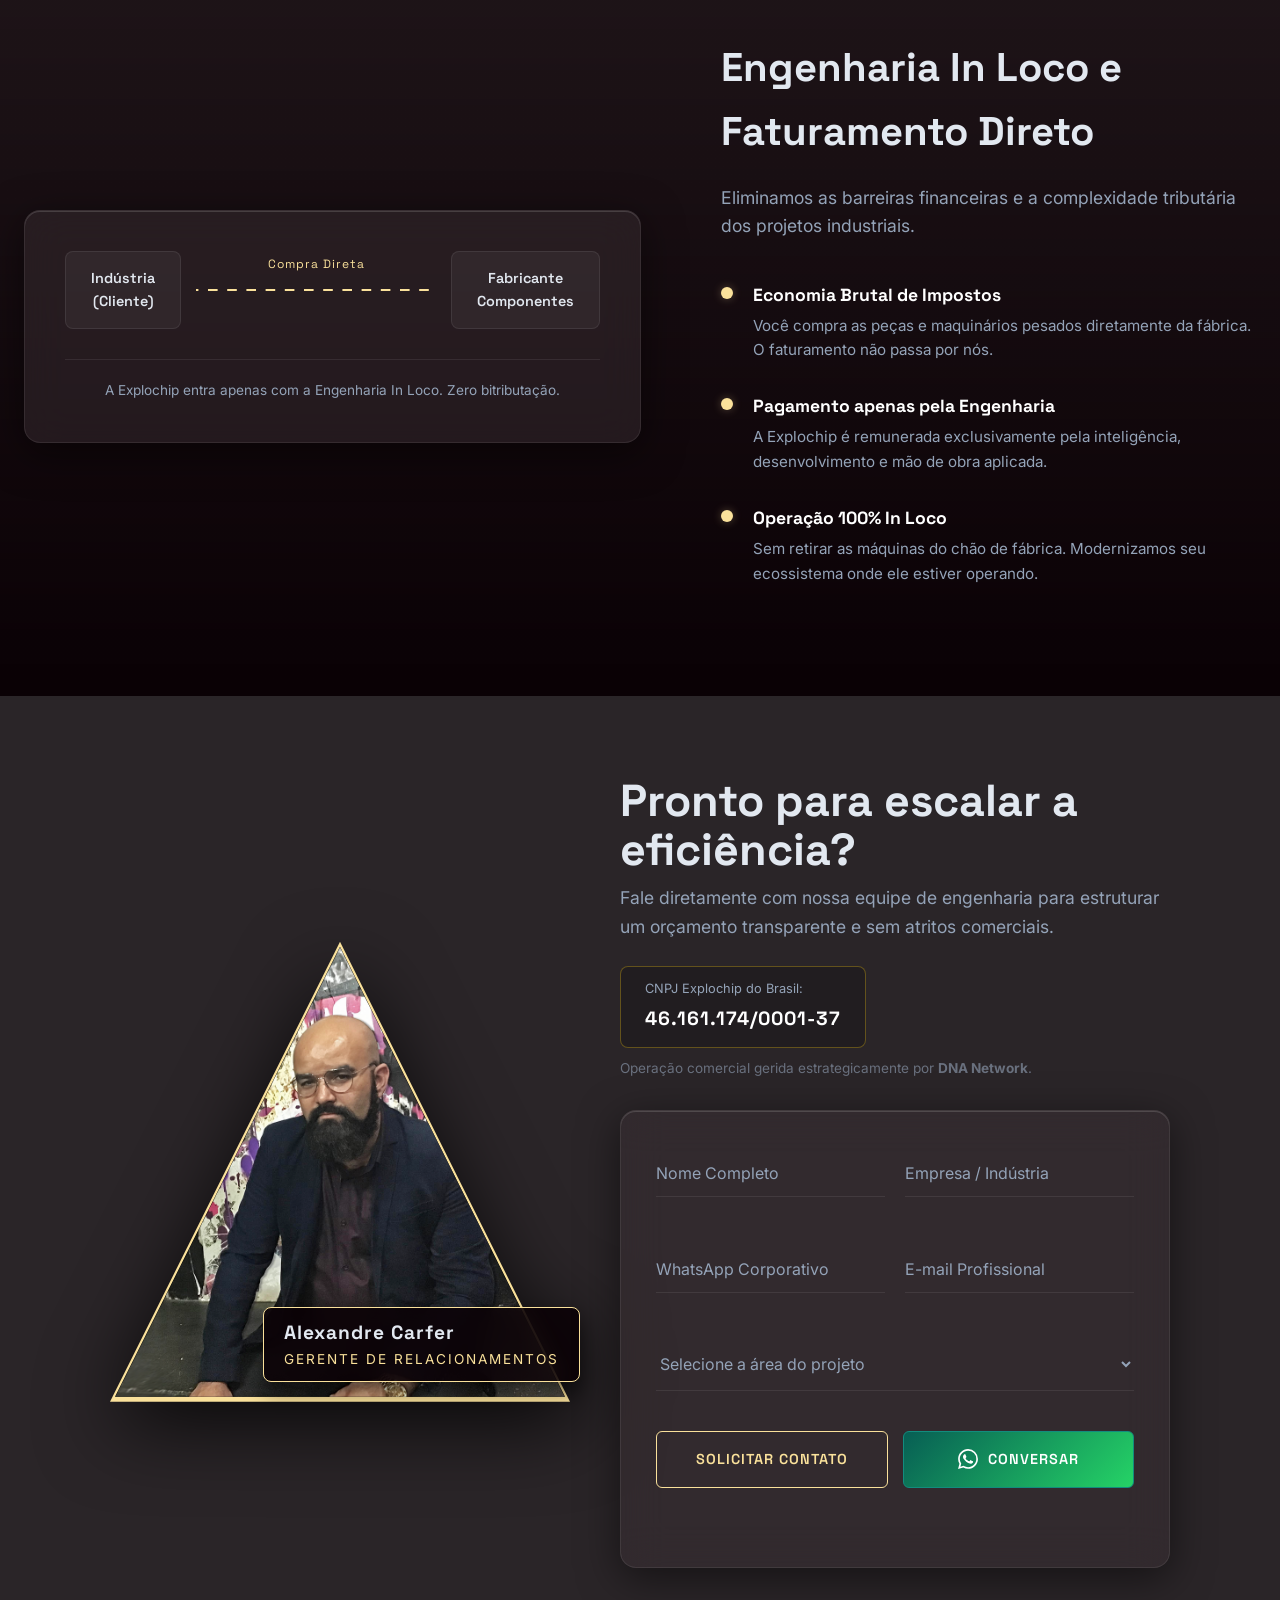
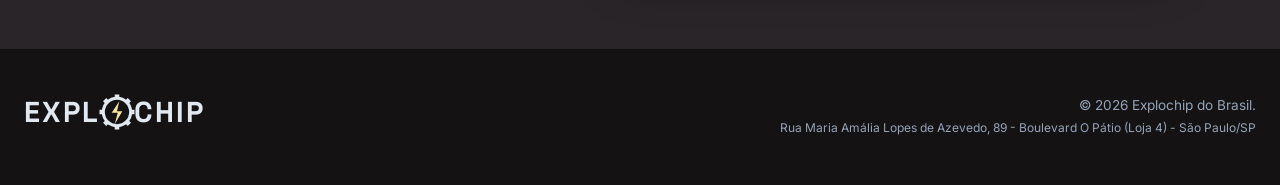
==== commit a8194273: "Remove brand logo entirely from DTC-02 detonator panel" ====
--- a/index.html
+++ b/index.html
@@ -91,18 +91,6 @@
                                 <div class="detonator-title">
                                     <span class="model">DTC-02</span>
                                     <span class="desc">DISPARADOR DE TUBO DE CHOQUE</span>
-                                </div>
-                                <div class="brand-logo" style="pointer-events: none;">
-                                    <span class="logo-text silver">EXPL</span>
-                                    <svg class="logo-icon" viewBox="0 0 100 100" xmlns="http://www.w3.org/2000/svg">
-                                        <g class="gear">
-                                            <circle cx="50" cy="50" r="36" fill="none" stroke="currentColor" stroke-width="8"/>
-                                            <path class="gear-teeth" d="M44,4 h12 v10 h-12 z M44,86 h12 v10 h-12 z M4,44 h10 v12 h-10 z M86,44 h10 v12 h-10 z" fill="currentColor"/>
-                                            <path class="gear-teeth" d="M44,4 h12 v10 h-12 z M44,86 h12 v10 h-12 z M4,44 h10 v12 h-10 z M86,44 h10 v12 h-10 z" fill="currentColor" transform="rotate(45 50 50)"/>
-                                        </g>
-                                        <path class="lightning" d="M56,22 L36,52 H52 L44,82 L64,48 H50 Z" fill="var(--color-lightning)"/>
-                                    </svg>
-                                    <span class="logo-text silver">CHIP</span>
                                 </div>
                             </div>
                             
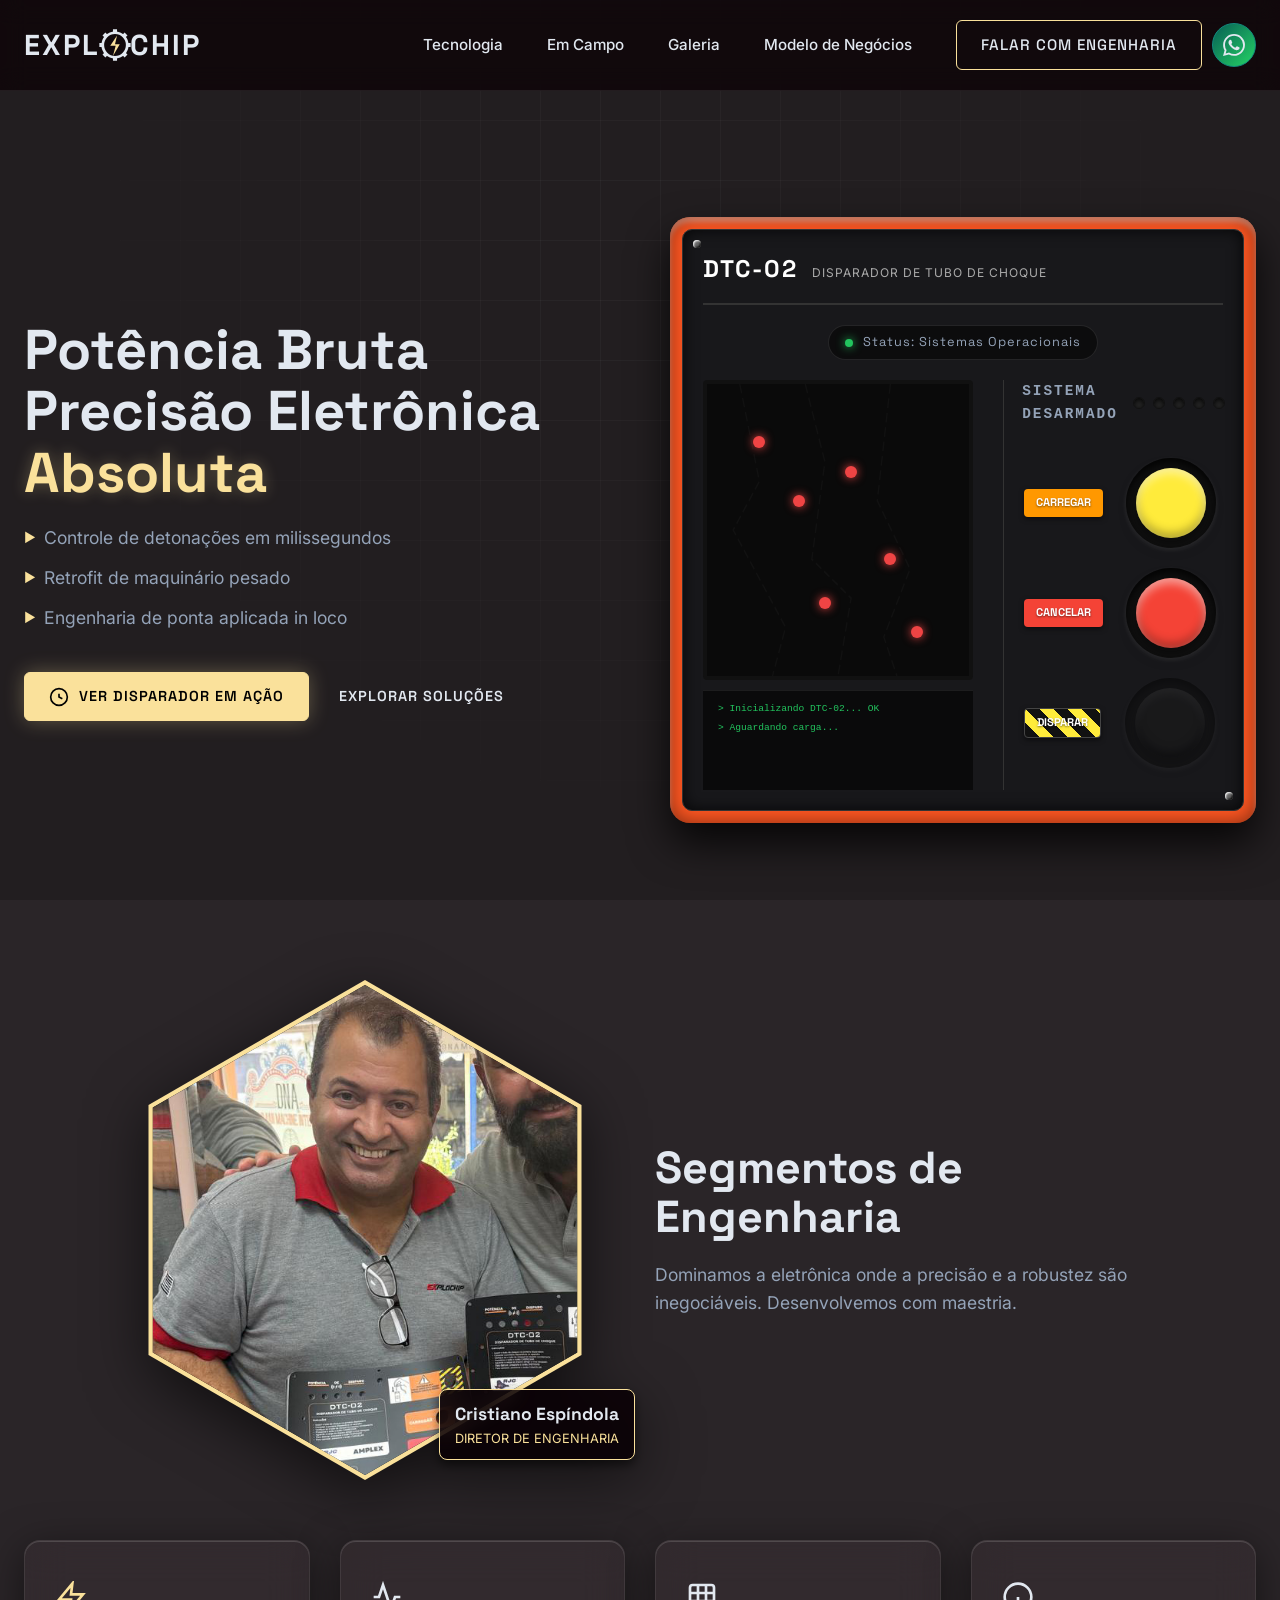
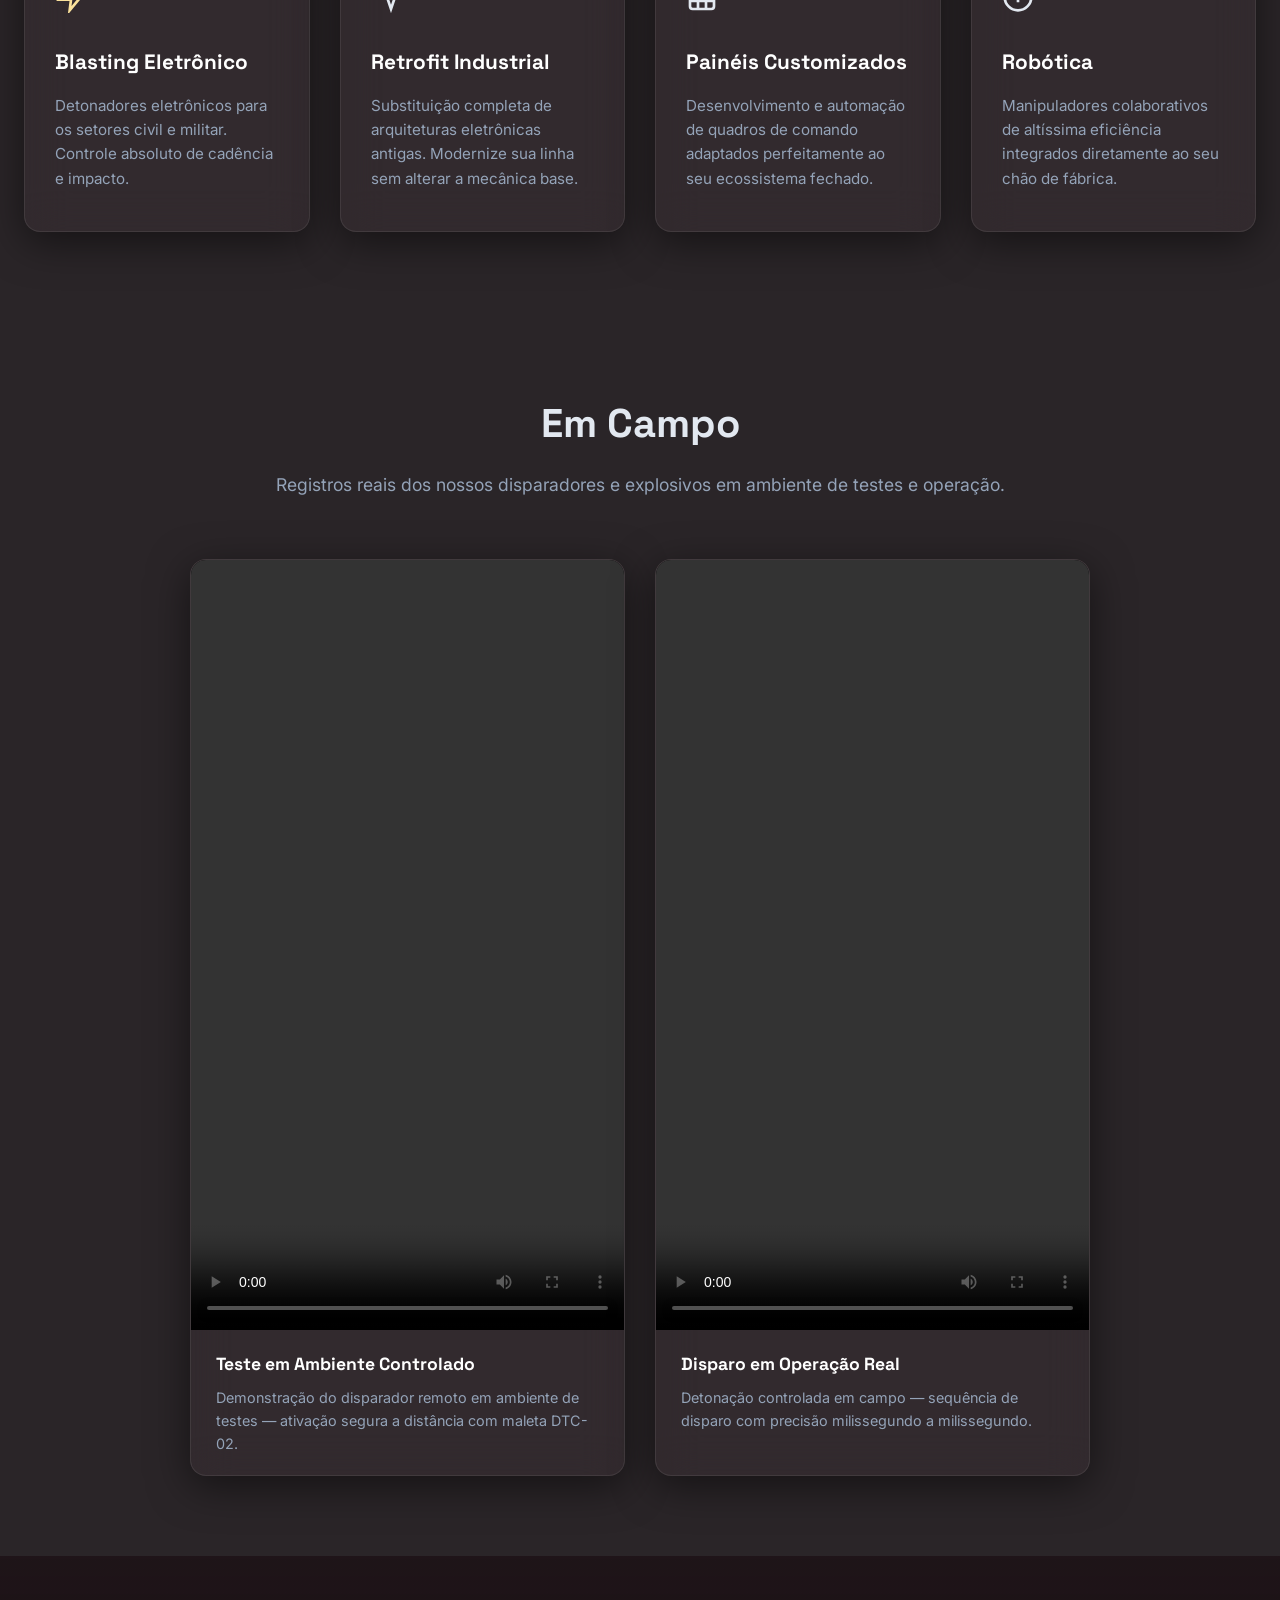
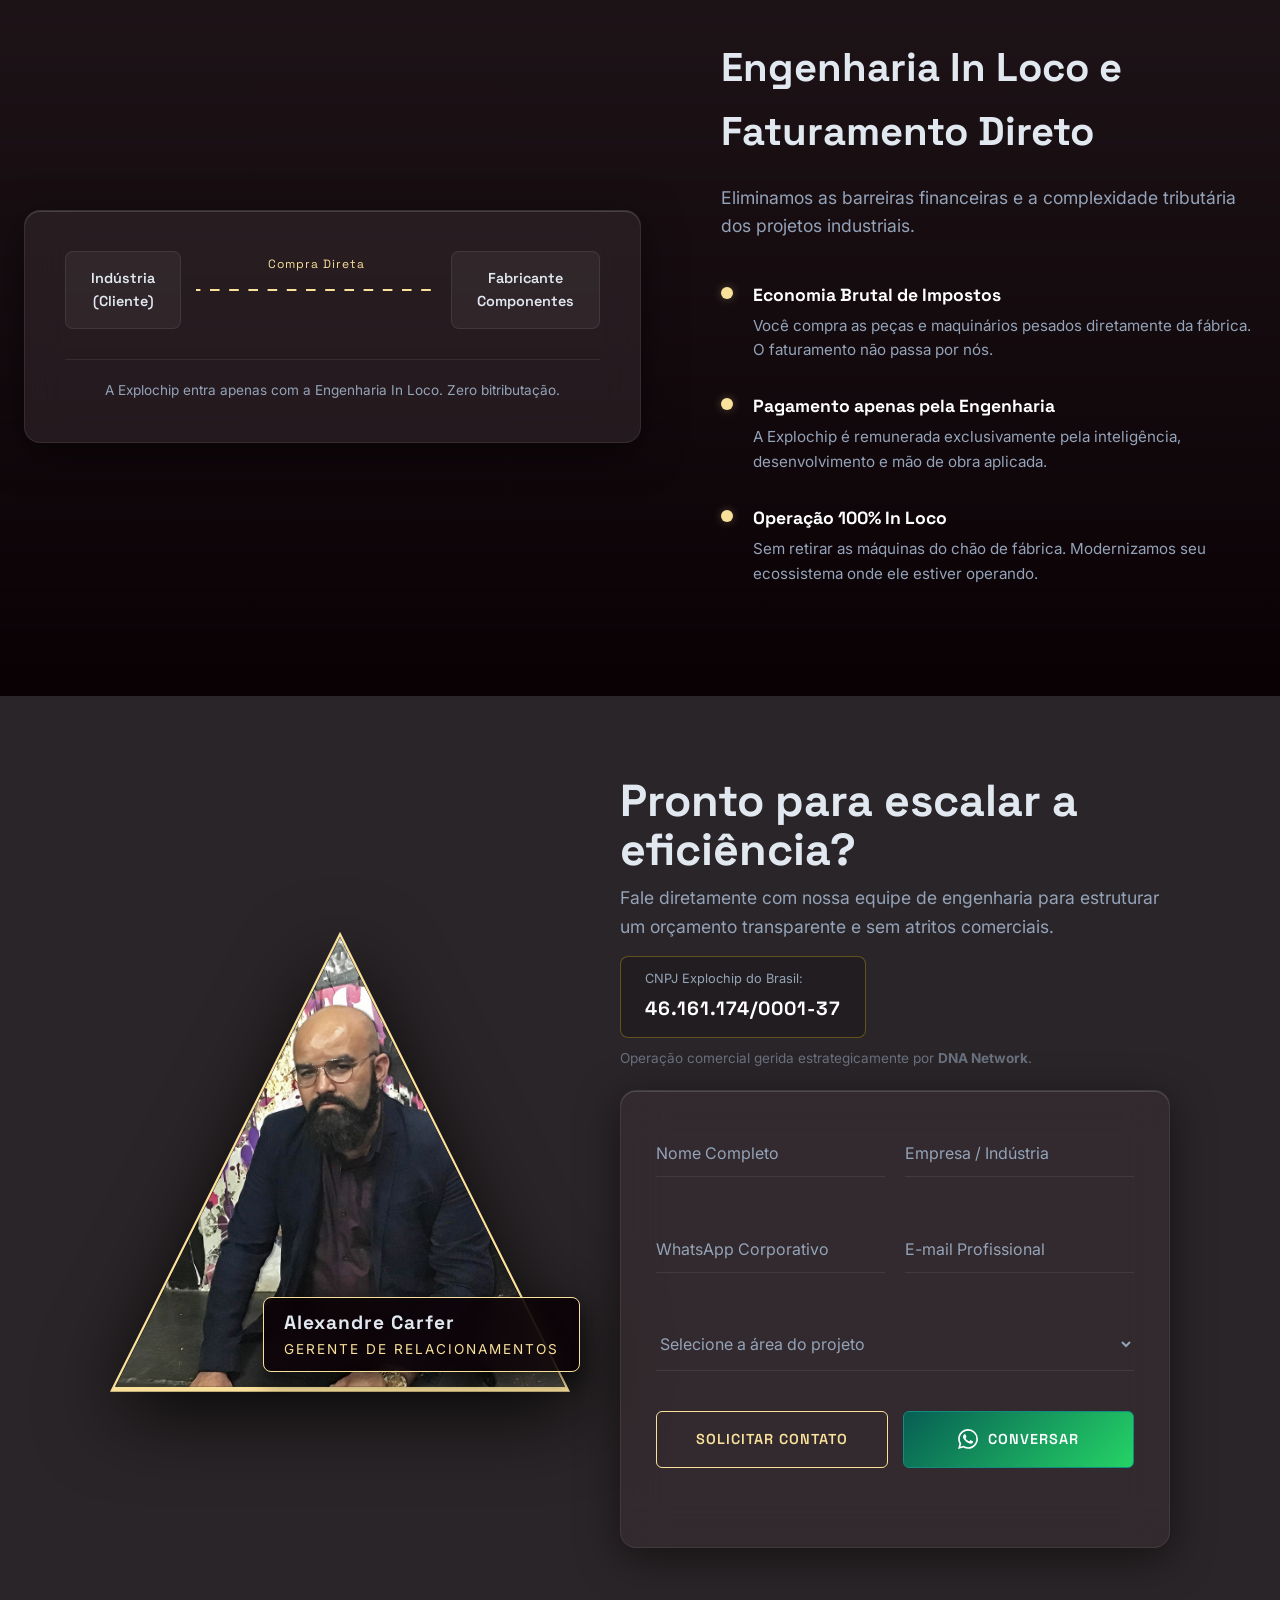
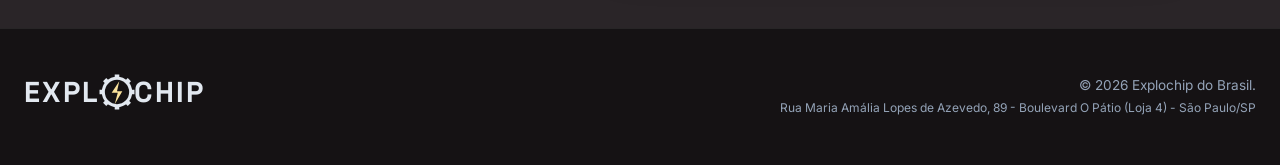
==== commit b583191f: "Fix mobile contact form cropping, adjust spacing and position WhatsApp button in header" ====
--- a/index.html
+++ b/index.html
@@ -42,10 +42,14 @@
                 <span class="logo-text silver">CHIP</span>
             </a>
             
-            <button class="mobile-menu-btn" onclick="document.getElementById('navLinks').classList.toggle('active')">
-                <svg width="24" height="24" viewBox="0 0 24 24" fill="none" stroke="currentColor" stroke-width="2"><line x1="3" y1="12" x2="21" y2="12"></line><line x1="3" y1="6" x2="21" y2="6"></line><line x1="3" y1="18" x2="21" y2="18"></line></svg>
-            </button>
-            
+            <div class="mobile-actions">
+                <a href="https://wa.me/5511963421297" target="_blank" class="btn-whatsapp btn-whatsapp-icon mobile-whatsapp-only" aria-label="WhatsApp">
+                    <svg width="20" height="20" viewBox="0 0 24 24" fill="currentColor"><path d="M17.472 14.382c-.297-.149-1.758-.867-2.03-.967-.273-.099-.471-.148-.67.15-.197.297-.767.966-.94 1.164-.173.199-.347.223-.644.075-.297-.15-1.255-.463-2.39-1.475-.883-.788-1.48-1.761-1.653-2.059-.173-.297-.018-.458.13-.606.134-.133.298-.347.446-.52.149-.174.198-.298.298-.497.099-.198.05-.371-.025-.52-.075-.149-.669-1.612-.916-2.207-.242-.579-.487-.5-.669-.51-.173-.008-.371-.01-.57-.01-.198 0-.52.074-.792.372-.272.297-1.04 1.016-1.04 2.479 0 1.462 1.065 2.875 1.213 3.074.149.198 2.096 3.2 5.077 4.487.709.306 1.262.489 1.694.625.712.227 1.36.195 1.871.118.571-.085 1.758-.719 2.006-1.413.248-.694.248-1.289.173-1.413-.074-.124-.272-.198-.57-.347m-5.421 7.403h-.004a9.87 9.87 0 01-5.031-1.378l-.361-.214-3.741.982.998-3.648-.235-.374a9.86 9.86 0 01-1.51-5.26c.001-5.45 4.436-9.884 9.888-9.884 2.64 0 5.122 1.03 6.988 2.898a9.825 9.825 0 012.893 6.994c-.003 5.45-4.437 9.884-9.885 9.884m8.413-18.297A11.815 11.815 0 0012.05 0C5.495 0 .16 5.335.157 11.892c0 2.096.547 4.142 1.588 5.945L.057 24l6.305-1.654a11.882 11.882 0 005.683 1.448h.005c6.554 0 11.89-5.335 11.893-11.893a11.821 11.821 0 00-3.48-8.413z"/></svg>
+                </a>
+                <button class="mobile-menu-btn" onclick="document.getElementById('navLinks').classList.toggle('active')">
+                    <svg width="24" height="24" viewBox="0 0 24 24" fill="none" stroke="currentColor" stroke-width="2"><line x1="3" y1="12" x2="21" y2="12"></line><line x1="3" y1="6" x2="21" y2="6"></line><line x1="3" y1="18" x2="21" y2="18"></line></svg>
+                </button>
+            </div>
             <nav class="nav-links" id="navLinks">
                 <a href="#solucoes">Tecnologia</a>
                 <a href="#campo">Em Campo</a>
@@ -323,7 +327,7 @@
         </section>
 
         <section id="contato" class="contact-section">
-            <div class="container contact-container" style="align-items: center; justify-content: center; gap: 50px;">
+            <div class="container contact-container">
                 <div class="human-touch-img-wrapper reveal" style="width: 460px; height: 460px; flex-shrink: 0; position: relative; filter: drop-shadow(0 20px 40px rgba(0,0,0,0.8));">
                     <div style="width: 100%; height: 100%; clip-path: polygon(50% 0%, 0% 100%, 100% 100%); background: var(--color-lightning); padding: 5px;">
                         <div style="width: 100%; height: 100%; clip-path: polygon(50% 0%, 0% 100%, 100% 100%); background: #000;">
@@ -337,10 +341,10 @@
                     </div>
                 </div>
 
-                <div style="flex: 0 1 550px; display: flex; flex-direction: column; gap: 30px;">
+                <div style="width: 100%; max-width: 550px; display: flex; flex-direction: column; gap: 20px;">
                     <div class="contact-info reveal" style="padding-right: 0;">
-                        <h2 style="font-size: 2.8rem; margin-bottom: 10px; line-height: 1.1;">Pronto para escalar a eficiência?</h2>
-                        <p style="margin-bottom: 25px; font-size: 1.1rem;">Fale diretamente com nossa equipe de engenharia para estruturar um orçamento transparente e sem atritos comerciais.</p>
+                        <h2 class="contact-title" style="margin-bottom: 10px; line-height: 1.1;">Pronto para escalar a eficiência?</h2>
+                        <p style="margin-bottom: 15px; font-size: 1.1rem;">Fale diretamente com nossa equipe de engenharia para estruturar um orçamento transparente e sem atritos comerciais.</p>
                         
                         <div class="contact-badge" style="margin-bottom: 10px; border-color: rgba(250, 204, 21, 0.3); background: rgba(0,0,0,0.2); display: inline-block;">
                             <span>CNPJ Explochip do Brasil:</span>
--- a/style.css
+++ b/style.css
@@ -111,11 +111,13 @@
 .logo-text { font-size: 1.8rem; font-weight: 700; letter-spacing: 2px; }
 .logo-icon { width: 36px; height: 36px; color: var(--color-silver); }
 
-/* Mobile Menu Button */
+/* Mobile Menu Actions */
+.mobile-actions { display: none; align-items: center; gap: 15px; }
+.mobile-whatsapp-only { padding: 8px; border-radius: 50%; display: flex; align-items: center; justify-content: center; }
 .mobile-menu-btn {
     display: none;
     background: transparent; border: none; color: var(--color-silver);
-    font-size: 1.8rem; cursor: pointer; padding: 5px 10px;
+    font-size: 1.8rem; cursor: pointer; padding: 5px 10px; margin: 0;
 }
 
 /* Logo Animation (Gears turning slowly) */
@@ -307,9 +309,10 @@
    CONTACT SECTION & FORM
    ========================================================================== */
 .contact-section { padding: 80px 0; }
-.contact-container { display: flex; gap: 60px; }
+.contact-container { display: flex; gap: 50px; align-items: center; justify-content: center; }
 .contact-info { flex: 1; }
-.contact-info h2 { font-size: 3rem; margin-bottom: 20px; }
+.contact-title { font-size: 2.8rem; }
+.contact-info h2 { margin-bottom: 20px; }
 .contact-info p { color: var(--color-silver-dim); font-size: 1.1rem; margin-bottom: 40px; }
 .contact-badge { display: inline-block; padding: 12px 24px; border: 1px solid var(--color-glass-border); border-radius: 8px; margin-bottom: 30px; }
 .contact-badge span { display: block; font-size: 0.8rem; color: var(--color-silver-dim); margin-bottom: 5px; }
@@ -473,6 +476,12 @@
     .navbar .nav-links a { margin: 15px 0; margin-left: 0; text-align: center; }
     .navbar .nav-contact-buttons { margin: 15px auto; display: flex; justify-content: center; margin-left: auto; }
     .navbar .nav-contact-buttons a { margin: 0 !important; }
+    .nav-contact-buttons .btn-whatsapp-icon { display: none !important; }
+    .mobile-actions { display: flex; }
+    .mobile-menu-btn { display: block; }
+
+    .contact-container { gap: 30px; }
+    .contact-title { font-size: 2rem !important; }
 
     .footer-content { flex-direction: column; text-align: center; gap: 20px; }
     .footer-copy { text-align: center; }
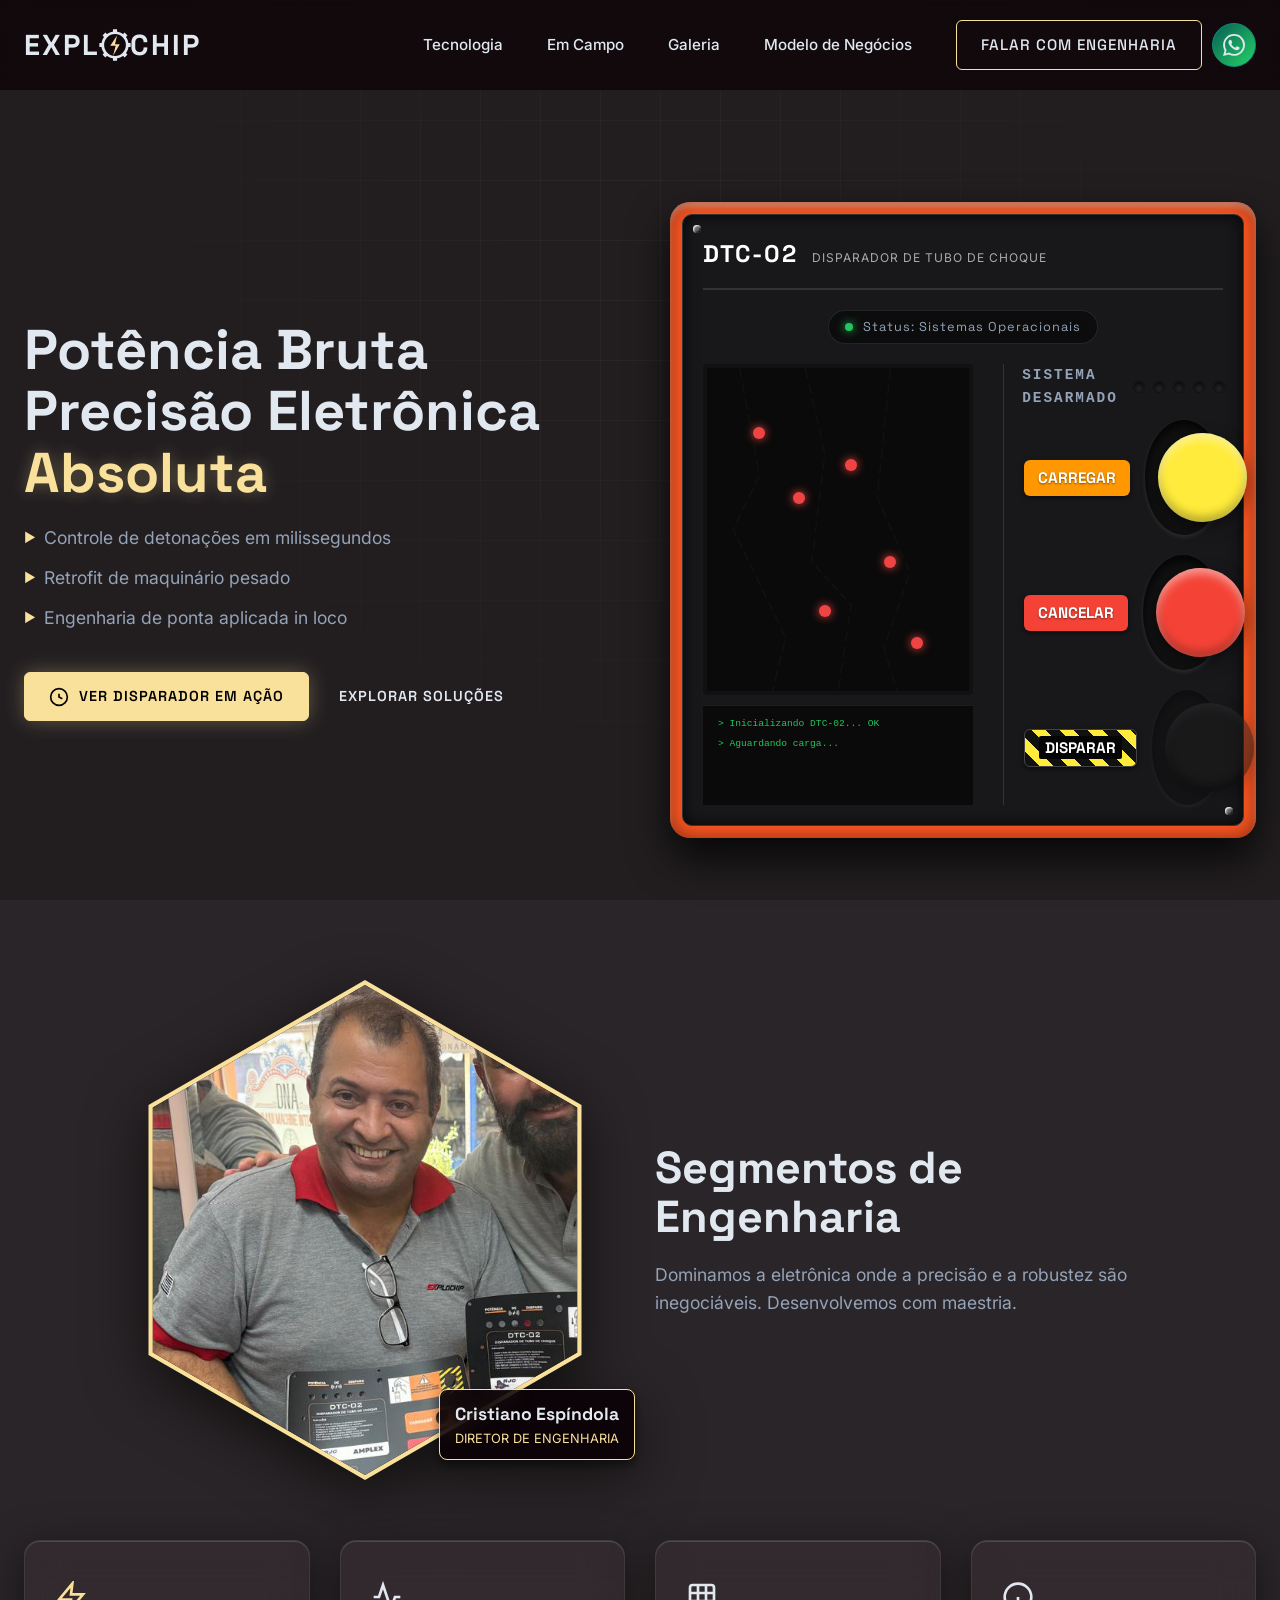
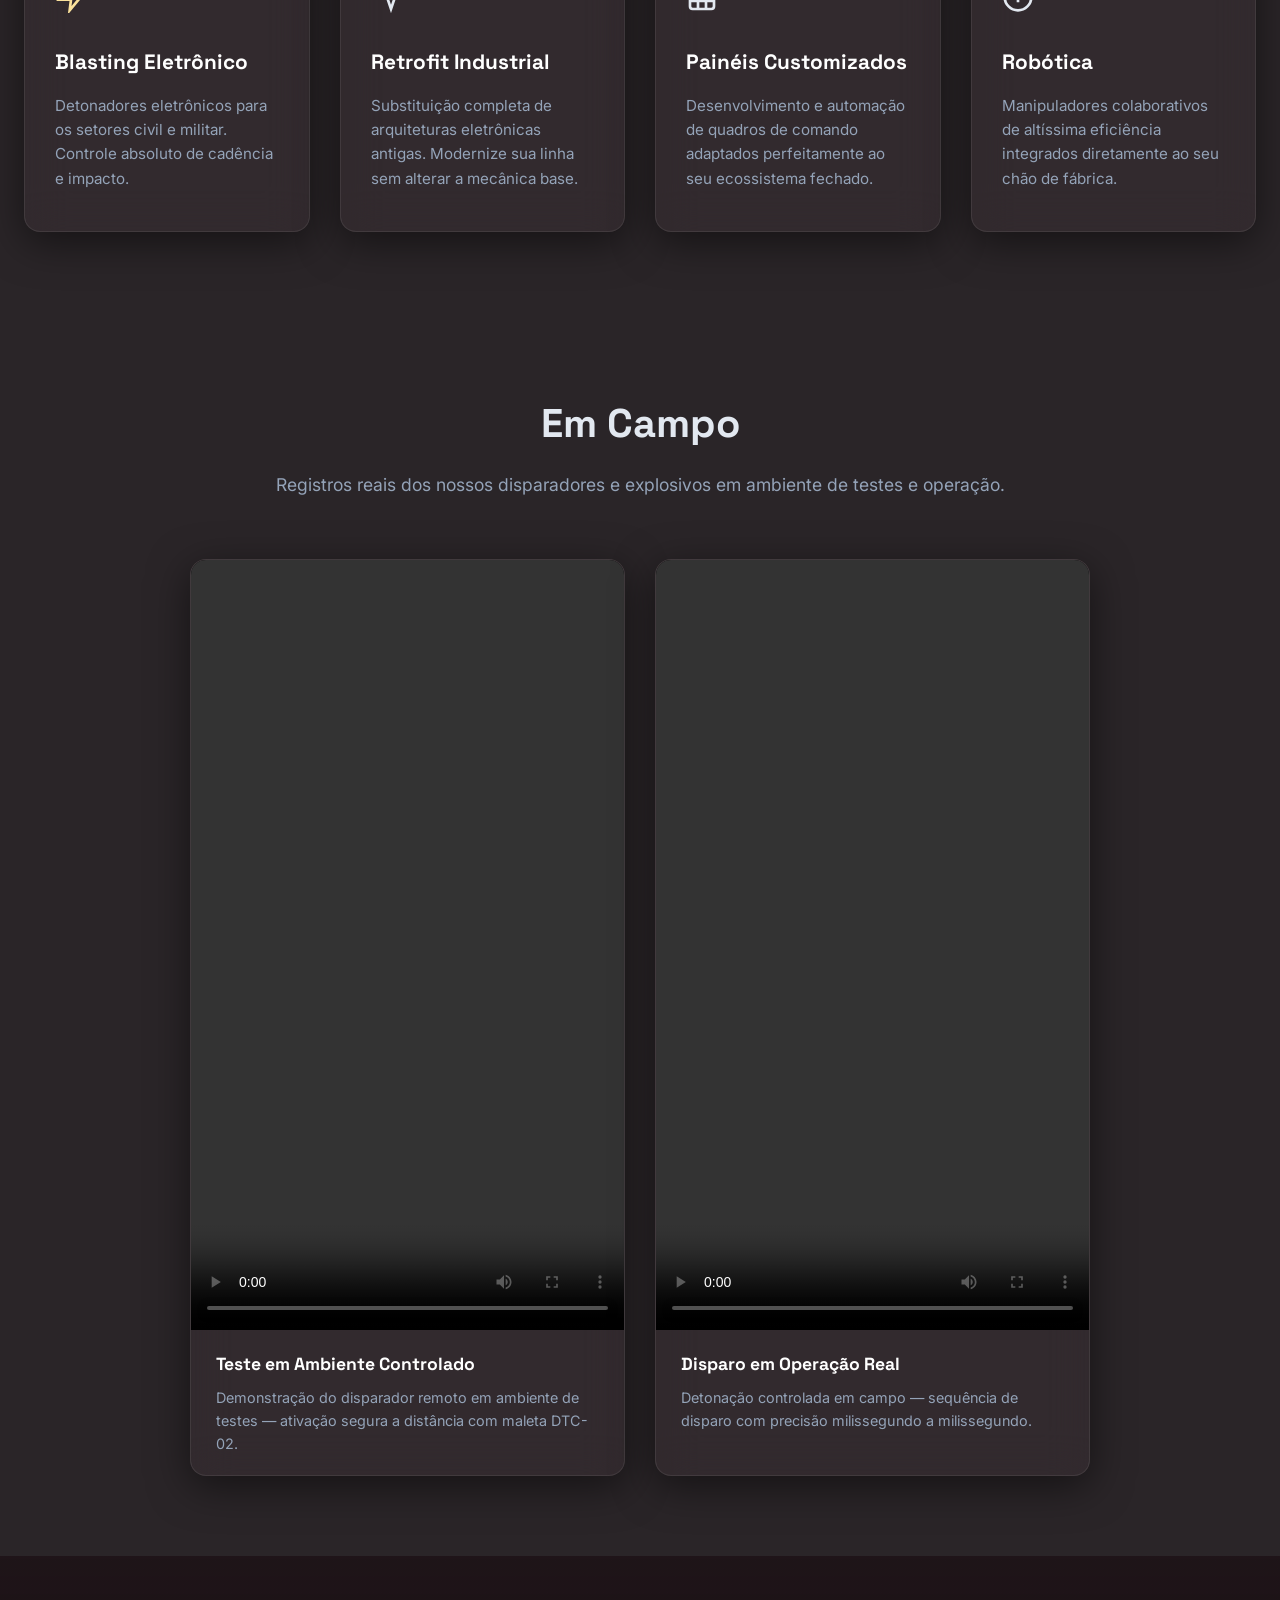
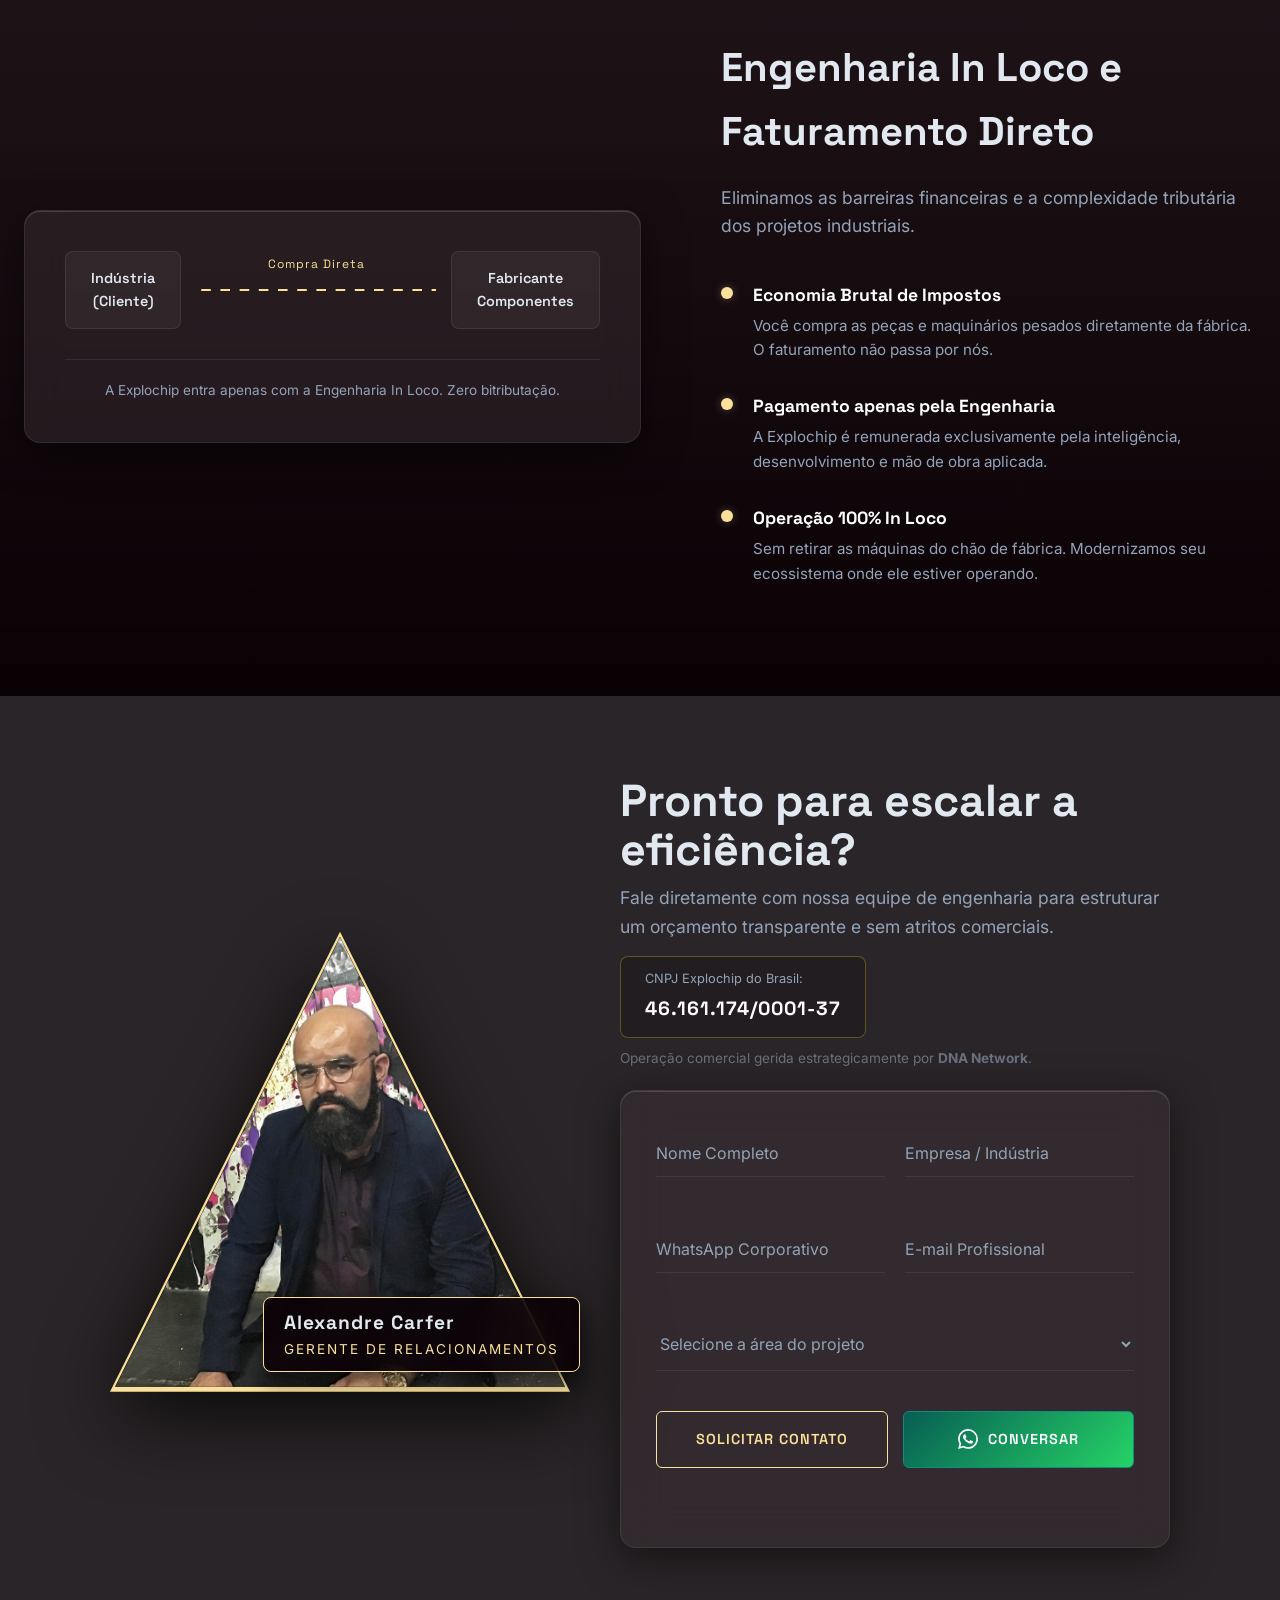
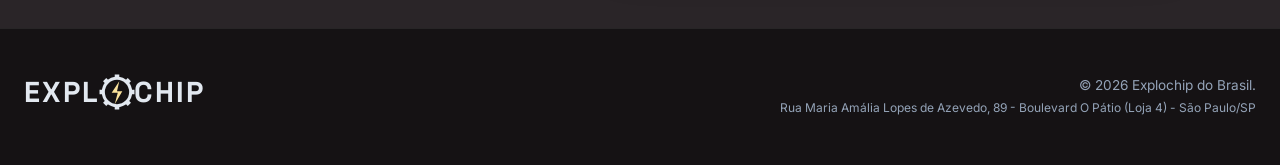
==== commit 461dec3c: "Fix desktop whatsapp visibility, enforce mobile horizontal actions, enlarge DTC02 buttons and add co" ====
--- a/index.html
+++ b/index.html
@@ -176,7 +176,9 @@
                                         </div>
                                         
                                         <div class="control-row">
-                                            <div class="control-label label-disparar stripes-bg">DISPARAR</div>
+                                            <div class="control-label label-disparar stripes-bg">
+                                                <span class="disparar-text">DISPARAR</span>
+                                            </div>
                                             <button class="analog-btn btn-disparar" id="triggerBlastBtn" disabled>
                                                 <div class="btn-shadow"></div>
                                                 <div class="btn-cap"></div>
--- a/style.css
+++ b/style.css
@@ -112,7 +112,7 @@
 .logo-icon { width: 36px; height: 36px; color: var(--color-silver); }
 
 /* Mobile Menu Actions */
-.mobile-actions { display: none; align-items: center; gap: 15px; }
+.mobile-actions { display: none !important; }
 .mobile-whatsapp-only { padding: 8px; border-radius: 50%; display: flex; align-items: center; justify-content: center; }
 .mobile-menu-btn {
     display: none;
@@ -408,8 +408,8 @@
 .control-row { display: flex; align-items: center; justify-content: flex-end; gap: 15px; width: 100%; }
 
 .control-label {
-    padding: 5px 12px; border-radius: 4px;
-    font-family: var(--font-heading); font-weight: 800; font-size: 0.7rem; color: #fff;
+    padding: 6px 14px; border-radius: 6px;
+    font-family: var(--font-heading); font-weight: 800; font-size: 0.95rem; color: #fff;
     white-space: nowrap; box-shadow: 0 2px 5px rgba(0,0,0,0.5);
     text-shadow: 0px 1px 2px rgba(0,0,0,0.5);
 }
@@ -417,9 +417,13 @@
 .label-cancelar { background: #f44336; }
 .label-disparar { background: #222; color: #fff; border: 1px solid #444; }
 
+.disparar-text {
+    background: #050505; color: #fff; padding: 2px 6px; border-radius: 2px;
+}
+
 .analog-btn {
     background: transparent; border: none; cursor: pointer; outline: none;
-    position: relative; width: 90px; height: 90px; border-radius: 50%;
+    position: relative; width: 115px; height: 115px; border-radius: 50%;
     margin: 0 auto; display: block;
     transition: transform 0.1s;
 }
@@ -433,9 +437,9 @@
 }
 
 .analog-btn .btn-cap {
-    position: absolute; top: 10px; left: 10px; width: 70px; height: 70px;
+    position: absolute; top: 13px; left: 13px; width: 89px; height: 89px;
     border-radius: 50%; display: flex; justify-content: center; align-items: center;
-    font-family: var(--font-heading); font-weight: 800; font-size: 0.65rem; color: #111;
+    font-family: var(--font-heading); font-weight: 800; font-size: 0.8rem; color: #111;
     box-shadow: inset 0px 5px 10px rgba(255,255,255,0.5), inset 0px -5px 10px rgba(0,0,0,0.3), 0 5px 15px rgba(0,0,0,0.5);
     transition: all 0.2s;
 }
@@ -477,7 +481,7 @@
     .navbar .nav-contact-buttons { margin: 15px auto; display: flex; justify-content: center; margin-left: auto; }
     .navbar .nav-contact-buttons a { margin: 0 !important; }
     .nav-contact-buttons .btn-whatsapp-icon { display: none !important; }
-    .mobile-actions { display: flex; }
+    .mobile-actions { display: flex !important; flex-direction: row !important; align-items: center; justify-content: flex-end; gap: 10px; flex-wrap: nowrap; }
     .mobile-menu-btn { display: block; }
 
     .contact-container { gap: 30px; }
@@ -558,9 +562,9 @@
     .detonator-title .model { font-size: 1rem; }
     .detonator-brand { font-size: 0.8rem; }
 
-    .analog-btn { width: 65px; height: 65px; }
-    .analog-btn .btn-cap { top: 8px; left: 8px; width: 49px; height: 49px; }
-    .control-label { font-size: 0.6rem; padding: 4px 8px; }
+    .analog-btn { width: 85px; height: 85px; }
+    .analog-btn .btn-cap { top: 10px; left: 10px; width: 65px; height: 65px; }
+    .control-label { font-size: 0.8rem; padding: 4px 10px; }
     .control-row { flex-direction: column; gap: 8px; width: auto; align-items: center; }
     .button-group { flex-direction: row; justify-content: center; gap: 15px; flex-wrap: nowrap; width: 100%; }
 
